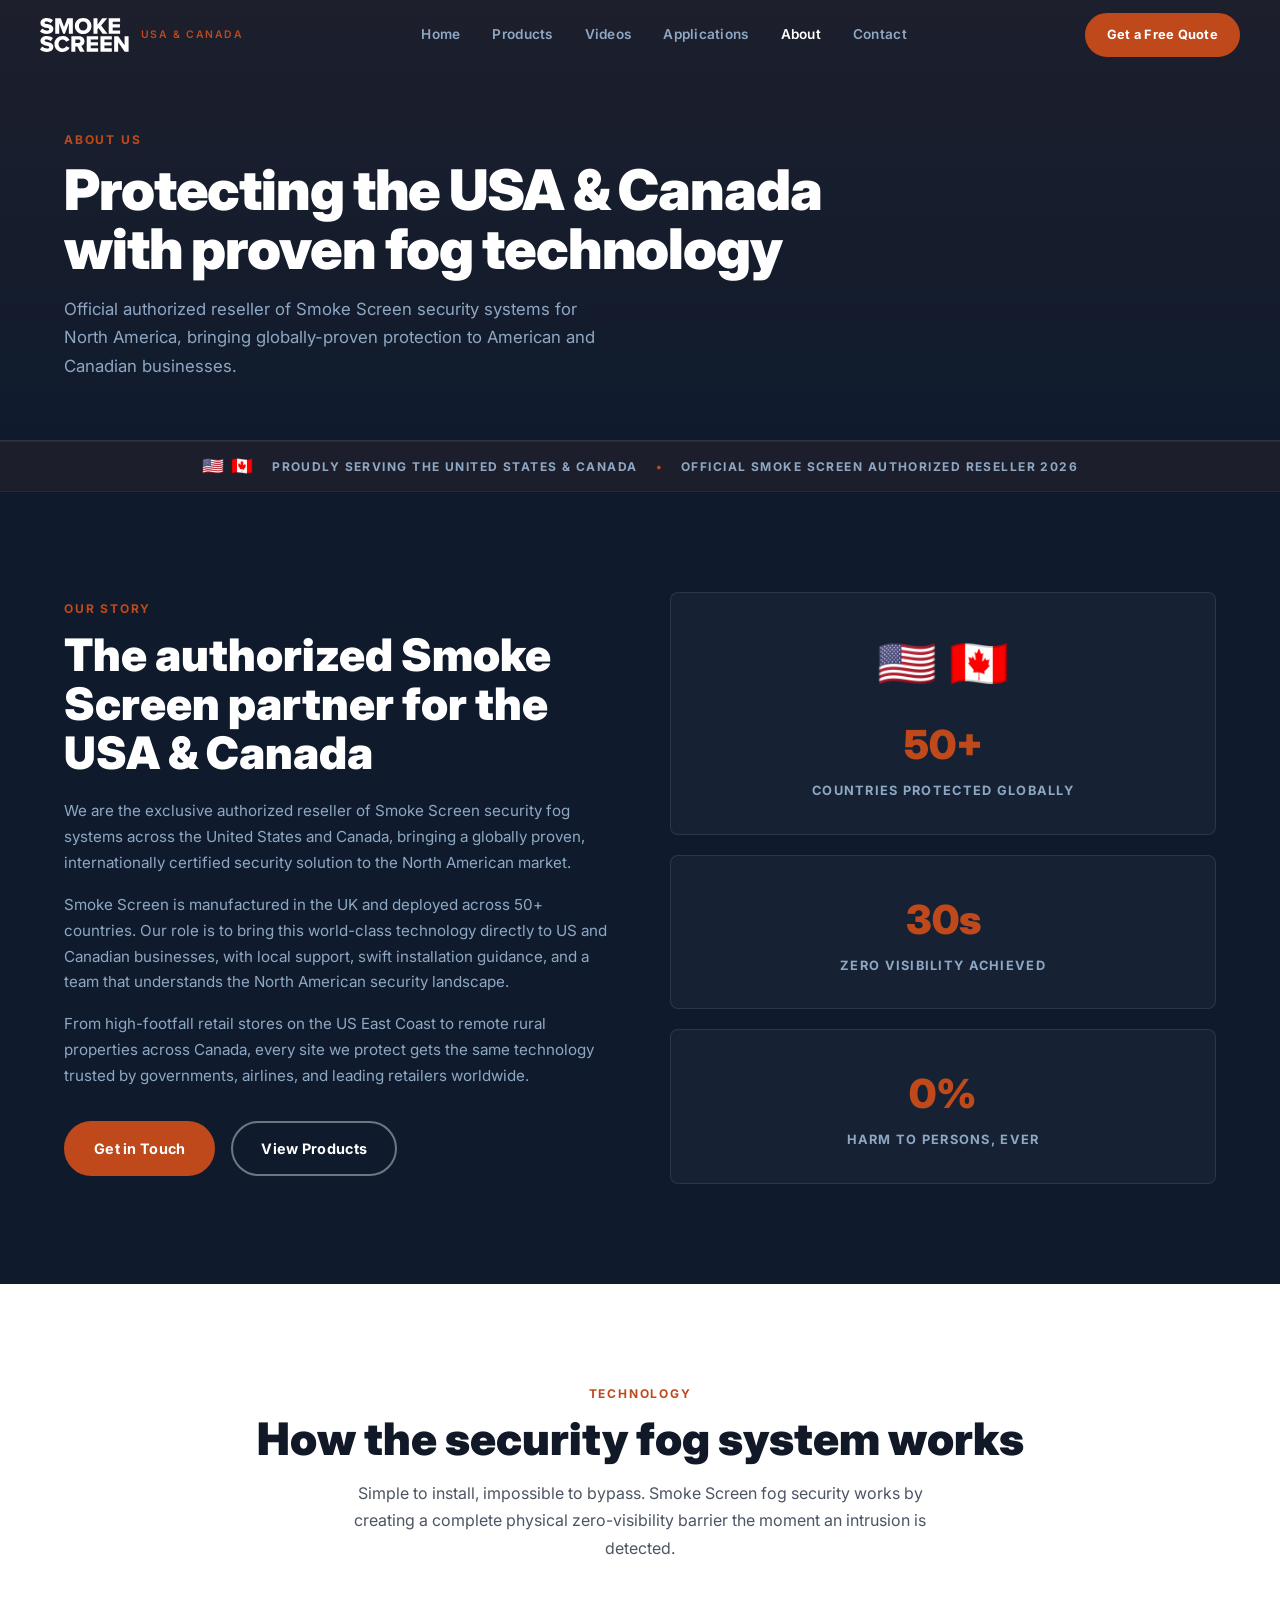
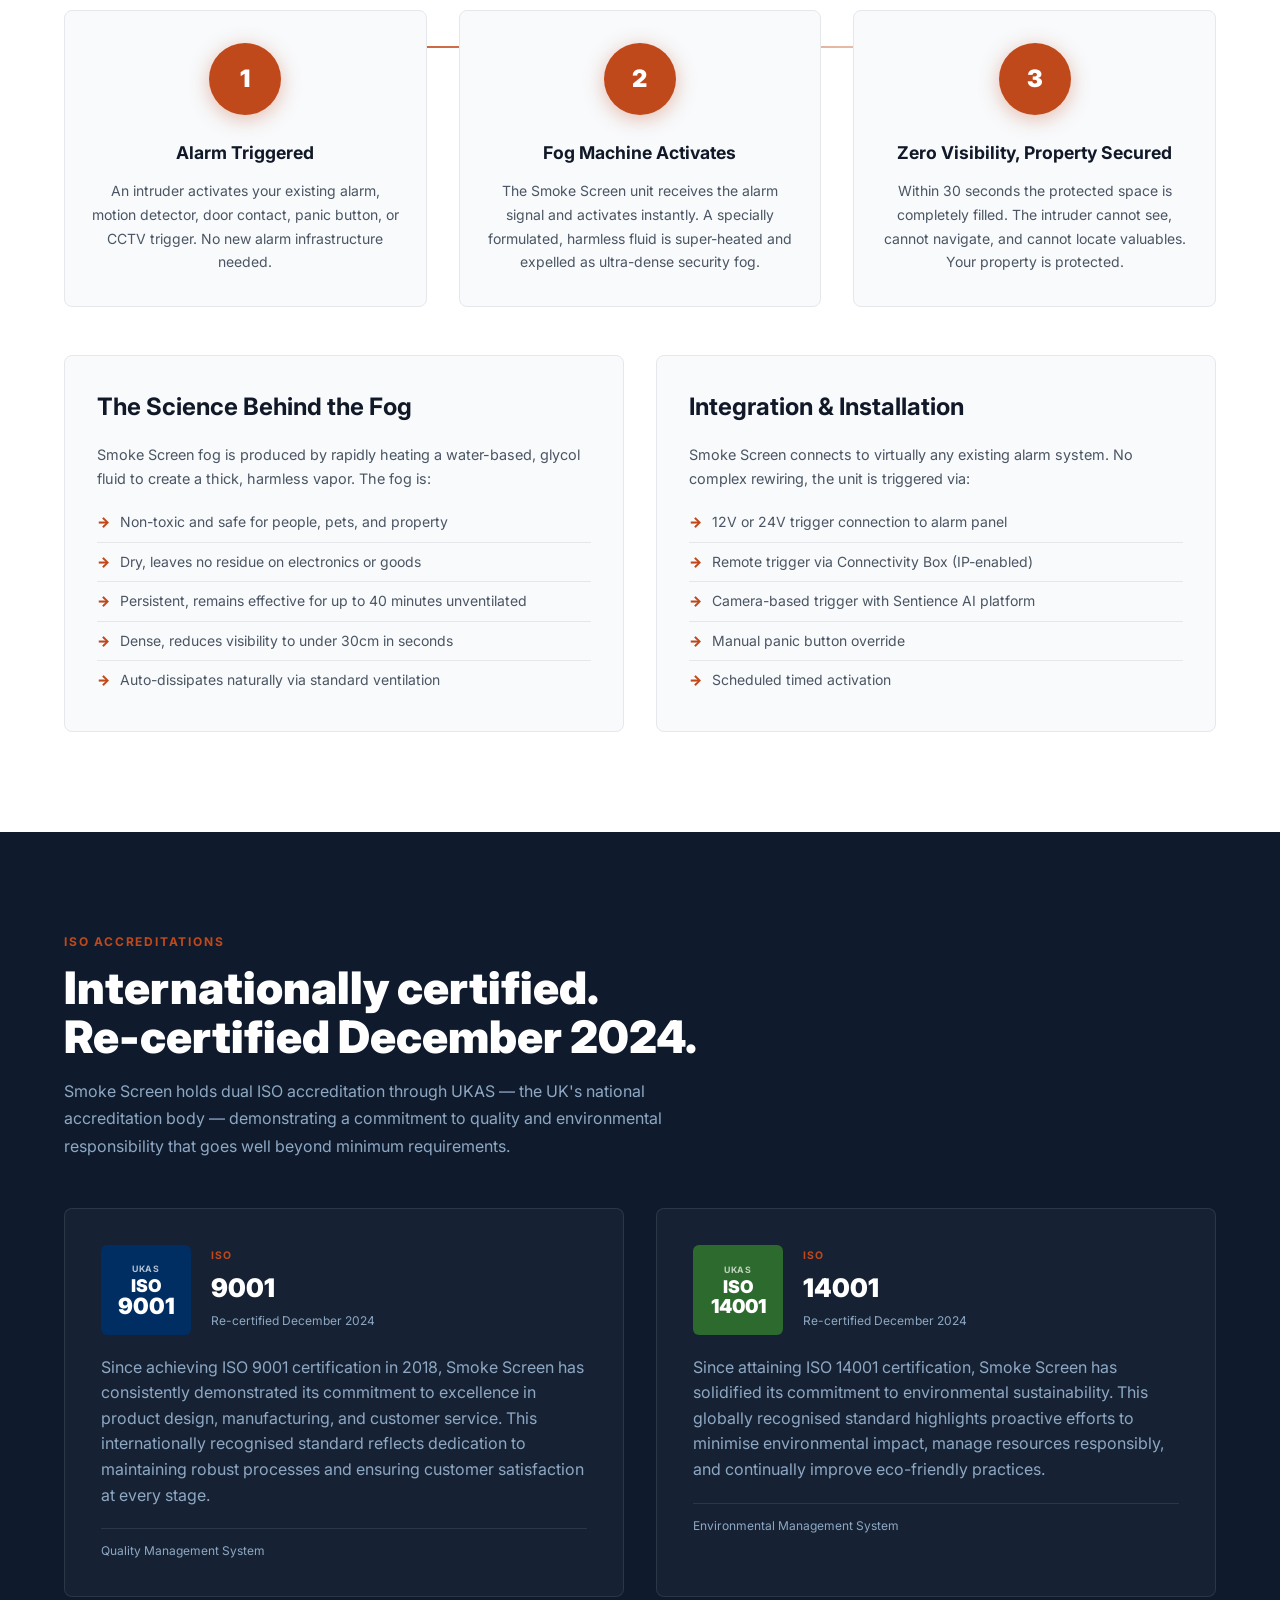
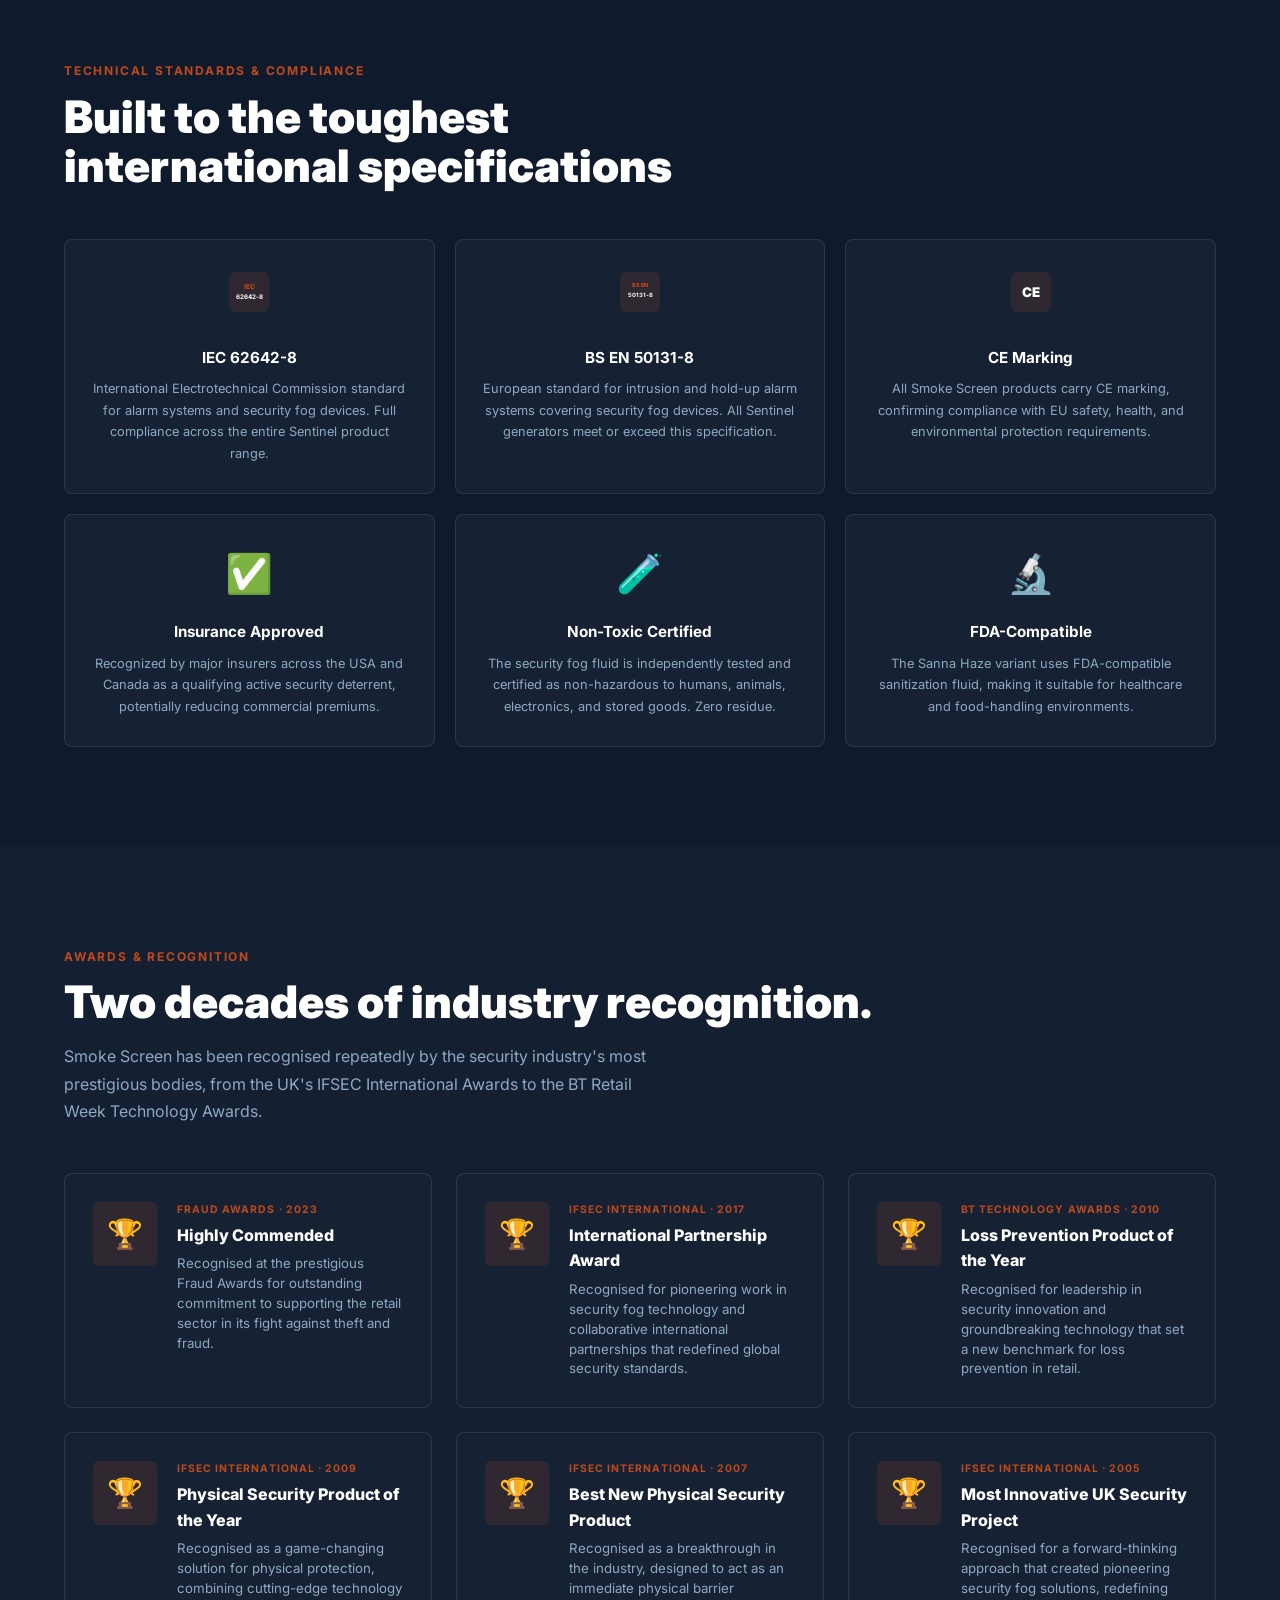
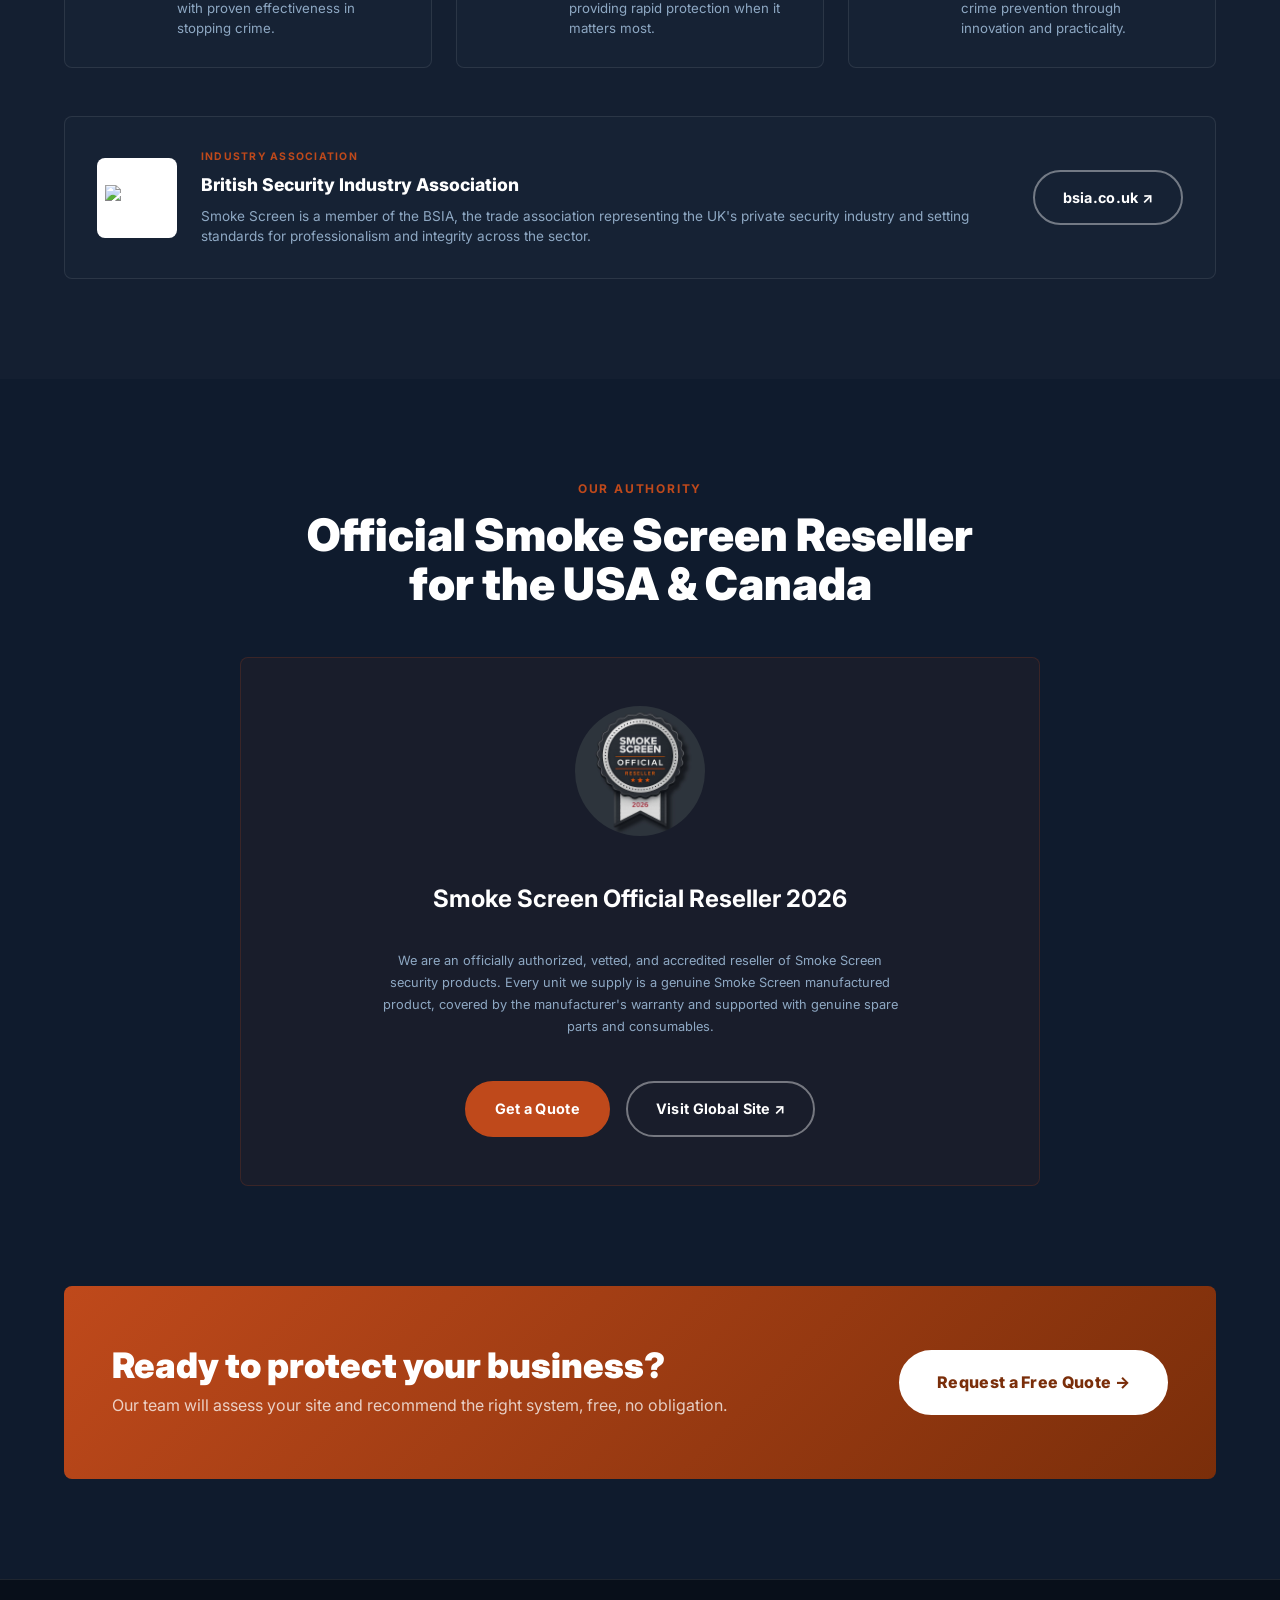
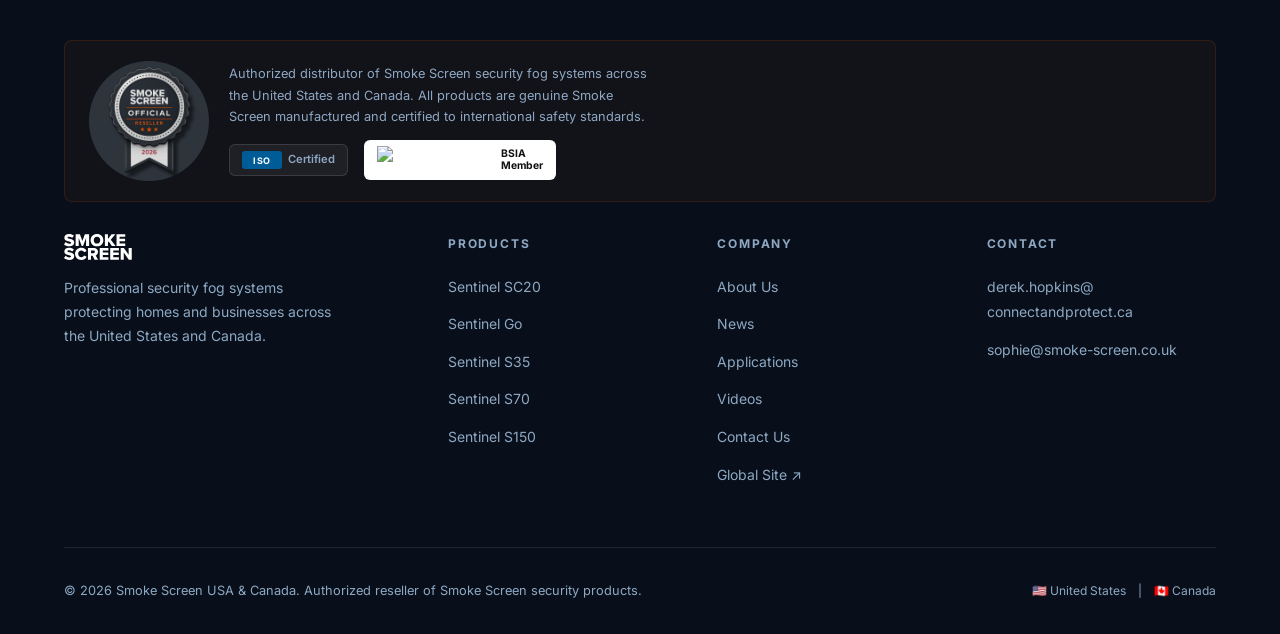
==== about.html @ af9f8ecb "Update about.html" ====
<!DOCTYPE html>
<html lang="en">
<head>
  <meta charset="UTF-8" />
  <meta name="viewport" content="width=device-width, initial-scale=1.0" />
  <title>About Us, Smoke Screen Security USA & Canada</title>
  <meta name="description" content="Authorized Smoke Screen reseller for the USA and Canada. Learn about our certifications, how the security fog system works, and our commitment to protecting North American businesses." />
  <link rel="canonical" href="https://us.smoke-screen.com/about.html" />
  <meta property="og:title" content="About, Smoke Screen Security USA & Canada" />
  <meta property="og:type" content="website" />
  <link rel="preconnect" href="https://fonts.googleapis.com" />
  <link rel="preconnect" href="https://fonts.gstatic.com" crossorigin />
  <link href="https://fonts.googleapis.com/css2?family=Inter:wght@400;600;700;900&display=swap" rel="stylesheet" />
  <link rel="stylesheet" href="css/styles.css" />
  <style>
    .reveal { opacity: 0; transform: translateY(24px); transition: opacity 0.6s ease, transform 0.6s ease; }
    .reveal.revealed { opacity: 1; transform: translateY(0); }
    .reveal-d1 { transition-delay: 0.1s; }
    .reveal-d2 { transition-delay: 0.2s; }
    .reveal-d3 { transition-delay: 0.3s; }
  </style>
</head>
<body>

<!-- NAV -->
<nav class="nav" id="main-nav">
  <div class="nav-inner">
    <a href="index.html" class="nav-logo">
      <svg viewBox="0 0 1451.04 556.87" xmlns="http://www.w3.org/2000/svg"><path fill="#FFFFFF" d="M34.7,173.49a114.91,114.91,0,0,0,81.22,33.57c22.5,0,36.23-9.54,36.23-21.74,0-14.49-16.4-20.21-43.47-25.93C66.73,151,8,140.33,8,80.08,8,37.37,44.23.38,109.44.38c40.8,0,76.26,12.2,103.34,35.45L176.93,82.74c-21.36-17.54-49.19-26.31-71.69-26.31-21.73,0-30.12,8.77-30.12,19.83,0,13.34,15.64,17.92,43.84,23.26,42,8.76,99.92,21,99.92,78.55,0,51.1-37.75,85-106,85-51.47,0-87.31-16-112.86-40.43Z M472.48,86.94,408,258.53h-29L315,86.94V258.53H249.4V4.19h91.13l53,144.14L446.93,4.19h91.14V258.53H472.48Z M707,0c77.79,0,135.75,54.15,135.75,131.55S784.81,263.11,707,263.11,570.9,209,570.9,131.55,629.23,0,707,0Zm0,58c-42.33,0-69.39,32-69.39,73.6,0,41.18,27.06,73.59,69.39,73.59,42,0,69-32.41,69-73.59C776,90,749,58,707,58Z M958.73,162.81l-17.16,21.36v74.36H876V4.19h65.59V108.66L1019.74,4.19h80.84l-98.76,119,104.1,135.37h-80.46Z M1125.39,4.19h186.47V59.48H1191V101.8h118.2v55.67H1191v45.77h120.88v55.29H1125.39Z M34.7,467.26a114.94,114.94,0,0,0,81.22,33.56c22.5,0,36.23-9.54,36.23-21.74,0-14.49-16.4-20.21-43.47-25.93C66.73,444.76,8,434.09,8,373.84c0-42.71,36.23-79.7,101.44-79.7,40.8,0,76.26,12.21,103.34,35.47L176.93,376.5c-21.36-17.54-49.19-26.3-71.69-26.3C83.51,350.2,75.12,359,75.12,370c0,13.34,15.64,17.92,43.84,23.26,42,8.77,99.92,21,99.92,78.56,0,51.09-37.75,85-106,85-51.47,0-87.31-16-112.86-40.42Z M236.43,425.31c0-78.55,59.49-131.55,135.76-131.55,63.3,0,96.09,34.69,112.87,68.26L428.63,388.7c-8.4-20.2-30.13-37-56.44-37-39.66,0-69,32-69,73.59s29.36,73.59,69,73.59c26.31,0,48-16.78,56.44-37l56.43,26.7c-16.4,32.79-49.57,68.25-112.87,68.25C295.92,556.87,236.43,503.48,236.43,425.31Z M612.45,466.12H578.89v86.17h-65.6V298H640.66c56.44,0,88.47,37.37,88.47,84.65,0,44.23-27.08,67.88-50.71,76.27l51.85,93.42H655.16Zm18.3-112.88H578.89v57.21h51.86c17.16,0,31.65-11.07,31.65-28.61S647.91,353.24,630.75,353.24Z M765.38,298H951.85v55.29H831v42.33H949.18v55.67H831V497H951.85v55.29H765.38Z M990,298h186.47v55.29H1055.59v42.33H1173.8v55.67H1055.59V497h120.88v55.29H990Z M1280.21,398.62V552.29h-65.59V298h67.5l103,146.43V298h66V552.29h-63.3Z"/></svg>
      <div class="nav-logo-text"><span class="region">USA &amp; Canada</span></div>
    </a>
    <div class="nav-links">
      <a href="index.html">Home</a><a href="products.html">Products</a><a href="videos.html">Videos</a><a href="applications.html">Applications</a><a href="about.html" class="active">About</a><a href="contact.html">Contact</a>
    </div>
    <a href="contact.html" class="btn btn-primary btn-sm nav-cta">Get a Free Quote</a>
    <button class="hamburger" id="hamburger" aria-label="Toggle menu" aria-expanded="false"><span></span><span></span><span></span></button>
  </div>
</nav>
<div class="nav-drawer" id="nav-drawer">
  <a href="index.html">Home</a><a href="products.html">Products</a><a href="videos.html">Videos</a><a href="applications.html">Applications</a><a href="about.html">About</a><a href="contact.html">Contact</a>
  <a href="contact.html" class="btn btn-primary">Get a Free Quote</a>
</div>

<!-- PAGE HERO -->
<div class="page-hero">
  <div class="container">
    <div class="label">About Us</div>
    <h1>Protecting the USA &amp; Canada<br/>with proven fog technology</h1>
    <p>Official authorized reseller of Smoke Screen security systems for North America, bringing globally-proven protection to American and Canadian businesses.</p>
  </div>
</div>

<!-- US/CANADA STRIP -->
<div class="us-canada-strip">
  <span class="flags">🇺🇸 🇨🇦</span>
  <span>Proudly serving the United States &amp; Canada</span>
  <span style="color:var(--red);">•</span>
  <span>Official Smoke Screen Authorized Reseller 2026</span>
</div>

<!-- ABOUT INTRO -->
<section class="section">
  <div class="container">
    <div class="about-intro">
      <div class="about-intro-text reveal">
        <div class="label" style="margin-bottom:12px;">Our Story</div>
        <h2>The authorized Smoke Screen partner for the USA &amp; Canada</h2>
        <p>We are the exclusive authorized reseller of Smoke Screen security fog systems across the United States and Canada, bringing a globally proven, internationally certified security solution to the North American market.</p>
        <p>Smoke Screen is manufactured in the UK and deployed across 50+ countries. Our role is to bring this world-class technology directly to US and Canadian businesses, with local support, swift installation guidance, and a team that understands the North American security landscape.</p>
        <p>From high-footfall retail stores on the US East Coast to remote rural properties across Canada, every site we protect gets the same technology trusted by governments, airlines, and leading retailers worldwide.</p>
        <div style="margin-top:32px;display:flex;gap:16px;flex-wrap:wrap;">
          <a href="contact.html" class="btn btn-primary">Get in Touch</a>
          <a href="products.html" class="btn btn-outline">View Products</a>
        </div>
      </div>
      <div class="reveal" style="display:flex;flex-direction:column;gap:20px;">
        <div style="background:var(--bg-card);border:1px solid var(--border);border-radius:var(--radius);padding:32px;text-align:center;">
          <div style="font-size:3rem;margin-bottom:12px;">🇺🇸 🇨🇦</div>
          <div style="font-size:2.5rem;font-weight:900;color:var(--red);margin-bottom:4px;">50+</div>
          <div style="font-size:0.8rem;font-weight:700;letter-spacing:0.1em;text-transform:uppercase;color:var(--muted);">Countries Protected Globally</div>
        </div>
        <div style="background:var(--bg-card);border:1px solid var(--border);border-radius:var(--radius);padding:32px;text-align:center;">
          <div style="font-size:2.5rem;font-weight:900;color:var(--red);margin-bottom:4px;">30s</div>
          <div style="font-size:0.8rem;font-weight:700;letter-spacing:0.1em;text-transform:uppercase;color:var(--muted);">Zero Visibility Achieved</div>
        </div>
        <div style="background:var(--bg-card);border:1px solid var(--border);border-radius:var(--radius);padding:32px;text-align:center;">
          <div style="font-size:2.5rem;font-weight:900;color:var(--red);margin-bottom:4px;">0%</div>
          <div style="font-size:0.8rem;font-weight:700;letter-spacing:0.1em;text-transform:uppercase;color:var(--muted);">Harm to Persons, Ever</div>
        </div>
      </div>
    </div>
  </div>
</section>

<!-- HOW IT WORKS, DETAILED -->
<section class="section section-light" id="how-it-works">
  <div class="container">
    <div class="section-title center reveal">
      <div class="label">Technology</div>
      <h2>How the security fog system works</h2>
      <p>Simple to install, impossible to bypass. Smoke Screen fog security works by creating a complete physical zero-visibility barrier the moment an intrusion is detected.</p>
    </div>
    <div class="how-steps-light" style="margin-bottom:48px;">
      <div class="step-light reveal reveal-d1">
        <div class="step-num">1</div>
        <h3>Alarm Triggered</h3>
        <p>An intruder activates your existing alarm, motion detector, door contact, panic button, or CCTV trigger. No new alarm infrastructure needed.</p>
      </div>
      <div class="step-light reveal reveal-d2">
        <div class="step-num">2</div>
        <h3>Fog Machine Activates</h3>
        <p>The Smoke Screen unit receives the alarm signal and activates instantly. A specially formulated, harmless fluid is super-heated and expelled as ultra-dense security fog.</p>
      </div>
      <div class="step-light reveal reveal-d3">
        <div class="step-num">3</div>
        <h3>Zero Visibility, Property Secured</h3>
        <p>Within 30 seconds the protected space is completely filled. The intruder cannot see, cannot navigate, and cannot locate valuables. Your property is protected.</p>
      </div>
    </div>

    <!-- Technical Details -->
    <div class="grid-2" style="gap:32px;margin-top:16px;" class="reveal">
      <div style="background:#F8FAFC;border:1px solid #E5E7EB;border-radius:8px;padding:32px;" class="reveal reveal-d1">
        <h3 style="color:#111827;margin-bottom:16px;">The Science Behind the Fog</h3>
        <p style="color:#4B5563;font-size:0.9rem;margin-bottom:12px;">Smoke Screen fog is produced by rapidly heating a water-based, glycol fluid to create a thick, harmless vapor. The fog is:</p>
        <ul style="list-style:none;color:#4B5563;font-size:0.875rem;">
          <li style="padding:8px 0;border-bottom:1px solid #E5E7EB;display:flex;gap:10px;align-items:flex-start;"><span style="color:#BF491B;font-weight:900;flex-shrink:0;">→</span> Non-toxic and safe for people, pets, and property</li>
          <li style="padding:8px 0;border-bottom:1px solid #E5E7EB;display:flex;gap:10px;align-items:flex-start;"><span style="color:#BF491B;font-weight:900;flex-shrink:0;">→</span> Dry, leaves no residue on electronics or goods</li>
          <li style="padding:8px 0;border-bottom:1px solid #E5E7EB;display:flex;gap:10px;align-items:flex-start;"><span style="color:#BF491B;font-weight:900;flex-shrink:0;">→</span> Persistent, remains effective for up to 40 minutes unventilated</li>
          <li style="padding:8px 0;border-bottom:1px solid #E5E7EB;display:flex;gap:10px;align-items:flex-start;"><span style="color:#BF491B;font-weight:900;flex-shrink:0;">→</span> Dense, reduces visibility to under 30cm in seconds</li>
          <li style="padding:8px 0;display:flex;gap:10px;align-items:flex-start;"><span style="color:#BF491B;font-weight:900;flex-shrink:0;">→</span> Auto-dissipates naturally via standard ventilation</li>
        </ul>
      </div>
      <div style="background:#F8FAFC;border:1px solid #E5E7EB;border-radius:8px;padding:32px;" class="reveal reveal-d2">
        <h3 style="color:#111827;margin-bottom:16px;">Integration &amp; Installation</h3>
        <p style="color:#4B5563;font-size:0.9rem;margin-bottom:12px;">Smoke Screen connects to virtually any existing alarm system. No complex rewiring, the unit is triggered via:</p>
        <ul style="list-style:none;color:#4B5563;font-size:0.875rem;">
          <li style="padding:8px 0;border-bottom:1px solid #E5E7EB;display:flex;gap:10px;align-items:flex-start;"><span style="color:#BF491B;font-weight:900;flex-shrink:0;">→</span> 12V or 24V trigger connection to alarm panel</li>
          <li style="padding:8px 0;border-bottom:1px solid #E5E7EB;display:flex;gap:10px;align-items:flex-start;"><span style="color:#BF491B;font-weight:900;flex-shrink:0;">→</span> Remote trigger via Connectivity Box (IP-enabled)</li>
          <li style="padding:8px 0;border-bottom:1px solid #E5E7EB;display:flex;gap:10px;align-items:flex-start;"><span style="color:#BF491B;font-weight:900;flex-shrink:0;">→</span> Camera-based trigger with Sentience AI platform</li>
          <li style="padding:8px 0;border-bottom:1px solid #E5E7EB;display:flex;gap:10px;align-items:flex-start;"><span style="color:#BF491B;font-weight:900;flex-shrink:0;">→</span> Manual panic button override</li>
          <li style="padding:8px 0;display:flex;gap:10px;align-items:flex-start;"><span style="color:#BF491B;font-weight:900;flex-shrink:0;">→</span> Scheduled timed activation</li>
        </ul>
      </div>
    </div>
  </div>
</section>

<!-- CERTIFICATIONS -->
<!-- ISO CERTIFICATIONS -->
<section class="section" id="certifications">
  <div class="container">
    <div class="section-title reveal">
      <div class="label">ISO Accreditations</div>
      <h2>Internationally certified.<br/>Re-certified December 2024.</h2>
      <p>Smoke Screen holds dual ISO accreditation through UKAS — the UK's national accreditation body — demonstrating a commitment to quality and environmental responsibility that goes well beyond minimum requirements.</p>
    </div>

    <!-- ISO Dual Cards -->
    <div style="display:grid;grid-template-columns:repeat(auto-fit,minmax(300px,1fr));gap:32px;margin-bottom:64px;">

      <div class="reveal" style="background:var(--bg-card);border:1px solid var(--border);border-radius:var(--radius);padding:36px;display:flex;flex-direction:column;gap:20px;">
        <div style="display:flex;align-items:center;gap:20px;">
          <img src="https://www.smoke-screen.com/wp-content/uploads/2026/01/ISO9001_ISO14001_CMYK_INTEGRATED_UKAS-2.jpg"
               alt="UKAS ISO 9001 Accreditation"
               style="width:90px;height:auto;border-radius:6px;object-fit:contain;"
               onerror="this.style.display='none';this.nextElementSibling.style.display='flex';" />
          <div style="display:none;width:90px;height:90px;background:#002D62;border-radius:6px;align-items:center;justify-content:center;flex-direction:column;flex-shrink:0;">
            <span style="font-size:0.55rem;font-weight:700;color:rgba(255,255,255,0.7);letter-spacing:0.1em;">UKAS</span>
            <span style="font-size:1.1rem;font-weight:900;color:#fff;line-height:1.1;">ISO</span>
            <span style="font-size:1.4rem;font-weight:900;color:#fff;line-height:1;">9001</span>
          </div>
          <div>
            <div style="font-size:0.65rem;font-weight:700;letter-spacing:0.12em;text-transform:uppercase;color:var(--red);margin-bottom:4px;">ISO</div>
            <h3 style="font-size:1.6rem;font-weight:900;margin-bottom:2px;">9001</h3>
            <p style="font-size:0.75rem;color:var(--muted);">Re-certified December 2024</p>
          </div>
        </div>
        <p style="color:var(--muted);line-height:1.6;">Since achieving ISO 9001 certification in 2018, Smoke Screen has consistently demonstrated its commitment to excellence in product design, manufacturing, and customer service. This internationally recognised standard reflects dedication to maintaining robust processes and ensuring customer satisfaction at every stage.</p>
        <div style="font-size:0.75rem;color:var(--muted);border-top:1px solid var(--border);padding-top:12px;">Quality Management System</div>
      </div>

      <div class="reveal" style="background:var(--bg-card);border:1px solid var(--border);border-radius:var(--radius);padding:36px;display:flex;flex-direction:column;gap:20px;">
        <div style="display:flex;align-items:center;gap:20px;">
          <img src="https://www.smoke-screen.com/wp-content/uploads/2026/01/ISO9001_ISO14001_CMYK_INTEGRATED_UKAS-2.jpg"
               alt="UKAS ISO 14001 Accreditation"
               style="width:90px;height:auto;border-radius:6px;object-fit:contain;"
               onerror="this.style.display='none';this.nextElementSibling.style.display='flex';" />
          <div style="display:none;width:90px;height:90px;background:#2D6A2D;border-radius:6px;align-items:center;justify-content:center;flex-direction:column;flex-shrink:0;">
            <span style="font-size:0.55rem;font-weight:700;color:rgba(255,255,255,0.7);letter-spacing:0.1em;">UKAS</span>
            <span style="font-size:1.1rem;font-weight:900;color:#fff;line-height:1.1;">ISO</span>
            <span style="font-size:1.2rem;font-weight:900;color:#fff;line-height:1;">14001</span>
          </div>
          <div>
            <div style="font-size:0.65rem;font-weight:700;letter-spacing:0.12em;text-transform:uppercase;color:var(--red);margin-bottom:4px;">ISO</div>
            <h3 style="font-size:1.6rem;font-weight:900;margin-bottom:2px;">14001</h3>
            <p style="font-size:0.75rem;color:var(--muted);">Re-certified December 2024</p>
          </div>
        </div>
        <p style="color:var(--muted);line-height:1.6;">Since attaining ISO 14001 certification, Smoke Screen has solidified its commitment to environmental sustainability. This globally recognised standard highlights proactive efforts to minimise environmental impact, manage resources responsibly, and continually improve eco-friendly practices.</p>
        <div style="font-size:0.75rem;color:var(--muted);border-top:1px solid var(--border);padding-top:12px;">Environmental Management System</div>
      </div>

    </div>

    <!-- Technical Standards -->
    <div class="section-title reveal" style="margin-top:0;">
      <div class="label">Technical Standards &amp; Compliance</div>
      <h2>Built to the toughest<br/>international specifications</h2>
    </div>
    <div class="cert-grid">
      <div class="cert-card reveal reveal-d1">
        <div class="cert-icon">
          <svg viewBox="0 0 48 48" width="40" height="40" xmlns="http://www.w3.org/2000/svg"><rect width="48" height="48" rx="8" fill="rgba(191,73,27,0.15)"/><text x="24" y="20" text-anchor="middle" fill="#BF491B" font-size="8" font-weight="800" font-family="Inter,sans-serif">IEC</text><text x="24" y="32" text-anchor="middle" fill="#fff" font-size="7.5" font-weight="700" font-family="Inter,sans-serif">62642-8</text></svg>
        </div>
        <h4>IEC 62642-8</h4>
        <p>International Electrotechnical Commission standard for alarm systems and security fog devices. Full compliance across the entire Sentinel product range.</p>
      </div>
      <div class="cert-card reveal reveal-d2">
        <div class="cert-icon">
          <svg viewBox="0 0 48 48" width="40" height="40" xmlns="http://www.w3.org/2000/svg"><rect width="48" height="48" rx="8" fill="rgba(191,73,27,0.15)"/><text x="24" y="18" text-anchor="middle" fill="#BF491B" font-size="6.5" font-weight="800" font-family="Inter,sans-serif">BS EN</text><text x="24" y="30" text-anchor="middle" fill="#fff" font-size="7" font-weight="700" font-family="Inter,sans-serif">50131-8</text></svg>
        </div>
        <h4>BS EN 50131-8</h4>
        <p>European standard for intrusion and hold-up alarm systems covering security fog devices. All Sentinel generators meet or exceed this specification.</p>
      </div>
      <div class="cert-card reveal reveal-d3">
        <div class="cert-icon">
          <svg viewBox="0 0 48 48" width="40" height="40" xmlns="http://www.w3.org/2000/svg"><rect width="48" height="48" rx="8" fill="rgba(191,73,27,0.15)"/><text x="24" y="30" text-anchor="middle" fill="#fff" font-size="16" font-weight="900" font-family="Inter,sans-serif">CE</text></svg>
        </div>
        <h4>CE Marking</h4>
        <p>All Smoke Screen products carry CE marking, confirming compliance with EU safety, health, and environmental protection requirements.</p>
      </div>
      <div class="cert-card reveal reveal-d1">
        <div class="cert-icon">✅</div>
        <h4>Insurance Approved</h4>
        <p>Recognized by major insurers across the USA and Canada as a qualifying active security deterrent, potentially reducing commercial premiums.</p>
      </div>
      <div class="cert-card reveal reveal-d2">
        <div class="cert-icon">🧪</div>
        <h4>Non-Toxic Certified</h4>
        <p>The security fog fluid is independently tested and certified as non-hazardous to humans, animals, electronics, and stored goods. Zero residue.</p>
      </div>
      <div class="cert-card reveal reveal-d3">
        <div class="cert-icon">🔬</div>
        <h4>FDA-Compatible</h4>
        <p>The Sanna Haze variant uses FDA-compatible sanitization fluid, making it suitable for healthcare and food-handling environments.</p>
      </div>
    </div>
  </div>
</section>

<!-- AWARDS -->
<section class="section" id="awards" style="background:rgba(255,255,255,0.02);">
  <div class="container">
    <div class="section-title reveal">
      <div class="label">Awards &amp; Recognition</div>
      <h2>Two decades of industry recognition.</h2>
      <p>Smoke Screen has been recognised repeatedly by the security industry's most prestigious bodies, from the UK's IFSEC International Awards to the BT Retail Week Technology Awards.</p>
    </div>

    <div style="display:grid;grid-template-columns:repeat(auto-fit,minmax(280px,1fr));gap:24px;margin-bottom:48px;">

      <!-- Fraud Awards 2023 -->
      <div class="reveal" style="background:var(--bg-card);border:1px solid var(--border);border-radius:var(--radius);padding:28px;display:flex;gap:20px;align-items:flex-start;">
        <div style="flex-shrink:0;">
          <img src="https://www.smoke-screen.com/wp-content/uploads/2024/12/images.jpeg" alt="Fraud Awards Highly Commended 2023"
               style="width:64px;height:64px;object-fit:contain;border-radius:6px;"
               onerror="this.style.display='none';this.nextElementSibling.style.display='flex';" />
          <div style="display:none;width:64px;height:64px;background:rgba(191,73,27,0.15);border-radius:6px;align-items:center;justify-content:center;">
            <span style="font-size:1.8rem;">🏆</span>
          </div>
        </div>
        <div>
          <div style="font-size:0.65rem;font-weight:700;letter-spacing:0.1em;text-transform:uppercase;color:var(--red);margin-bottom:4px;">Fraud Awards · 2023</div>
          <h4 style="font-size:1rem;font-weight:800;margin-bottom:6px;">Highly Commended</h4>
          <p style="font-size:0.83rem;color:var(--muted);line-height:1.5;">Recognised at the prestigious Fraud Awards for outstanding commitment to supporting the retail sector in its fight against theft and fraud.</p>
        </div>
      </div>

      <!-- IFSEC 2017 -->
      <div class="reveal" style="background:var(--bg-card);border:1px solid var(--border);border-radius:var(--radius);padding:28px;display:flex;gap:20px;align-items:flex-start;">
        <div style="flex-shrink:0;">
          <img src="https://www.smoke-screen.com/wp-content/uploads/2024/12/Ifsec-Tile.png" alt="IFSEC International Award 2017"
               style="width:64px;height:64px;object-fit:contain;border-radius:6px;"
               onerror="this.style.display='none';this.nextElementSibling.style.display='flex';" />
          <div style="display:none;width:64px;height:64px;background:rgba(191,73,27,0.15);border-radius:6px;align-items:center;justify-content:center;">
            <span style="font-size:1.8rem;">🏆</span>
          </div>
        </div>
        <div>
          <div style="font-size:0.65rem;font-weight:700;letter-spacing:0.1em;text-transform:uppercase;color:var(--red);margin-bottom:4px;">IFSEC International · 2017</div>
          <h4 style="font-size:1rem;font-weight:800;margin-bottom:6px;">International Partnership Award</h4>
          <p style="font-size:0.83rem;color:var(--muted);line-height:1.5;">Recognised for pioneering work in security fog technology and collaborative international partnerships that redefined global security standards.</p>
        </div>
      </div>

      <!-- BT Technology 2010 -->
      <div class="reveal" style="background:var(--bg-card);border:1px solid var(--border);border-radius:var(--radius);padding:28px;display:flex;gap:20px;align-items:flex-start;">
        <div style="flex-shrink:0;">
          <img src="https://www.smoke-screen.com/wp-content/uploads/2024/12/images-2.png" alt="BT Retail Week Technology Award 2010"
               style="width:64px;height:64px;object-fit:contain;border-radius:6px;"
               onerror="this.style.display='none';this.nextElementSibling.style.display='flex';" />
          <div style="display:none;width:64px;height:64px;background:rgba(191,73,27,0.15);border-radius:6px;align-items:center;justify-content:center;">
            <span style="font-size:1.8rem;">🏆</span>
          </div>
        </div>
        <div>
          <div style="font-size:0.65rem;font-weight:700;letter-spacing:0.1em;text-transform:uppercase;color:var(--red);margin-bottom:4px;">BT Technology Awards · 2010</div>
          <h4 style="font-size:1rem;font-weight:800;margin-bottom:6px;">Loss Prevention Product of the Year</h4>
          <p style="font-size:0.83rem;color:var(--muted);line-height:1.5;">Recognised for leadership in security innovation and groundbreaking technology that set a new benchmark for loss prevention in retail.</p>
        </div>
      </div>

      <!-- IFSEC 2009 -->
      <div class="reveal" style="background:var(--bg-card);border:1px solid var(--border);border-radius:var(--radius);padding:28px;display:flex;gap:20px;align-items:flex-start;">
        <div style="flex-shrink:0;">
          <img src="https://www.smoke-screen.com/wp-content/uploads/2024/12/Ifsec-Tile.png" alt="IFSEC Award 2009"
               style="width:64px;height:64px;object-fit:contain;border-radius:6px;"
               onerror="this.style.display='none';this.nextElementSibling.style.display='flex';" />
          <div style="display:none;width:64px;height:64px;background:rgba(191,73,27,0.15);border-radius:6px;align-items:center;justify-content:center;">
            <span style="font-size:1.8rem;">🏆</span>
          </div>
        </div>
        <div>
          <div style="font-size:0.65rem;font-weight:700;letter-spacing:0.1em;text-transform:uppercase;color:var(--red);margin-bottom:4px;">IFSEC International · 2009</div>
          <h4 style="font-size:1rem;font-weight:800;margin-bottom:6px;">Physical Security Product of the Year</h4>
          <p style="font-size:0.83rem;color:var(--muted);line-height:1.5;">Recognised as a game-changing solution for physical protection, combining cutting-edge technology with proven effectiveness in stopping crime.</p>
        </div>
      </div>

      <!-- IFSEC 2007 -->
      <div class="reveal" style="background:var(--bg-card);border:1px solid var(--border);border-radius:var(--radius);padding:28px;display:flex;gap:20px;align-items:flex-start;">
        <div style="flex-shrink:0;">
          <img src="https://www.smoke-screen.com/wp-content/uploads/2024/12/Ifsec-Tile.png" alt="IFSEC Award 2007"
               style="width:64px;height:64px;object-fit:contain;border-radius:6px;"
               onerror="this.style.display='none';this.nextElementSibling.style.display='flex';" />
          <div style="display:none;width:64px;height:64px;background:rgba(191,73,27,0.15);border-radius:6px;align-items:center;justify-content:center;">
            <span style="font-size:1.8rem;">🏆</span>
          </div>
        </div>
        <div>
          <div style="font-size:0.65rem;font-weight:700;letter-spacing:0.1em;text-transform:uppercase;color:var(--red);margin-bottom:4px;">IFSEC International · 2007</div>
          <h4 style="font-size:1rem;font-weight:800;margin-bottom:6px;">Best New Physical Security Product</h4>
          <p style="font-size:0.83rem;color:var(--muted);line-height:1.5;">Recognised as a breakthrough in the industry, designed to act as an immediate physical barrier providing rapid protection when it matters most.</p>
        </div>
      </div>

      <!-- IFSEC 2005 -->
      <div class="reveal" style="background:var(--bg-card);border:1px solid var(--border);border-radius:var(--radius);padding:28px;display:flex;gap:20px;align-items:flex-start;">
        <div style="flex-shrink:0;">
          <img src="https://www.smoke-screen.com/wp-content/uploads/2024/12/Ifsec-Tile.png" alt="IFSEC Award 2005"
               style="width:64px;height:64px;object-fit:contain;border-radius:6px;"
               onerror="this.style.display='none';this.nextElementSibling.style.display='flex';" />
          <div style="display:none;width:64px;height:64px;background:rgba(191,73,27,0.15);border-radius:6px;align-items:center;justify-content:center;">
            <span style="font-size:1.8rem;">🏆</span>
          </div>
        </div>
        <div>
          <div style="font-size:0.65rem;font-weight:700;letter-spacing:0.1em;text-transform:uppercase;color:var(--red);margin-bottom:4px;">IFSEC International · 2005</div>
          <h4 style="font-size:1rem;font-weight:800;margin-bottom:6px;">Most Innovative UK Security Project</h4>
          <p style="font-size:0.83rem;color:var(--muted);line-height:1.5;">Recognised for a forward-thinking approach that created pioneering security fog solutions, redefining crime prevention through innovation and practicality.</p>
        </div>
      </div>

    </div>

    <!-- BSIA Membership -->
    <div class="reveal" style="background:var(--bg-card);border:1px solid var(--border);border-radius:var(--radius);padding:32px;display:flex;gap:24px;align-items:center;flex-wrap:wrap;">
      <div style="width:80px;height:80px;background:#fff;border-radius:8px;display:flex;align-items:center;justify-content:center;padding:8px;flex-shrink:0;">
        <img src="images/bsia-logo.svg" alt="BSIA" style="width:100%;height:auto;display:block;" />
      </div>
      <div style="flex:1;min-width:200px;">
        <div style="font-size:0.65rem;font-weight:700;letter-spacing:0.12em;text-transform:uppercase;color:var(--red);margin-bottom:6px;">Industry Association</div>
        <h4 style="font-size:1.1rem;font-weight:800;margin-bottom:6px;">British Security Industry Association</h4>
        <p style="font-size:0.85rem;color:var(--muted);line-height:1.5;">Smoke Screen is a member of the BSIA, the trade association representing the UK's private security industry and setting standards for professionalism and integrity across the sector.</p>
      </div>
      <a href="https://www.bsia.co.uk" target="_blank" rel="noopener" class="btn btn-outline" style="flex-shrink:0;">bsia.co.uk ↗</a>
    </div>

  </div>
</section>

<!-- RESELLER AUTHORITY -->
<section class="section">
  <div class="container">
    <div class="section-title center reveal">
      <div class="label">Our Authority</div>
      <h2>Official Smoke Screen Reseller<br/>for the USA &amp; Canada</h2>
    </div>
    <div style="max-width:800px;margin:0 auto;">
      <div class="reseller-badge-wrap reveal" style="justify-content:center;flex-direction:column;text-align:center;padding:48px 32px;">
        <img src="images/reseller-badge-dark.jpeg" width="130" height="130" alt="Smoke Screen Official Authorized Reseller USA & Canada 2026" style="border-radius:50%;display:block;margin:0 auto 24px;" />
        <h3 style="margin-bottom:12px;">Smoke Screen Official Reseller 2026</h3>
        <p style="max-width:520px;margin:0 auto 24px;">We are an officially authorized, vetted, and accredited reseller of Smoke Screen security products. Every unit we supply is a genuine Smoke Screen manufactured product, covered by the manufacturer's warranty and supported with genuine spare parts and consumables.</p>
        <div style="display:flex;gap:16px;justify-content:center;flex-wrap:wrap;">
          <a href="contact.html" class="btn btn-primary">Get a Quote</a>
          <a href="https://www.smoke-screen.com" target="_blank" rel="noopener" class="btn btn-outline">Visit Global Site ↗</a>
        </div>
      </div>
    </div>
  </div>
</section>

<!-- CTA -->
<section class="section" style="padding-top:0;">
  <div class="container">
    <div class="cta-banner reveal">
      <div>
        <h2>Ready to protect your business?</h2>
        <p>Our team will assess your site and recommend the right system, free, no obligation.</p>
      </div>
      <a href="contact.html" class="btn btn-white btn-lg">Request a Free Quote →</a>
    </div>
  </div>
</section>

<!-- FOOTER -->
<footer class="footer">
  <div class="container">
        <div class="reseller-badge-wrap" style="margin-bottom:32px;">
      <img src="images/reseller-badge-dark.jpeg" width="120" height="120" alt="Smoke Screen Official Authorized Reseller USA & Canada 2026" style="border-radius:50%;display:block;" />
      <div>
        <p style="margin-bottom:12px;">Authorized distributor of Smoke Screen security fog systems across the United States and Canada. All products are genuine Smoke Screen manufactured and certified to international safety standards.</p>
        <div style="display:flex;gap:16px;align-items:center;flex-wrap:wrap;margin-top:8px;">
          <div style="display:flex;align-items:center;gap:6px;background:rgba(255,255,255,0.06);border:1px solid rgba(255,255,255,0.12);border-radius:6px;padding:6px 12px;">
            <svg viewBox="0 0 40 18" width="40" height="18" xmlns="http://www.w3.org/2000/svg" aria-label="ISO Certified">
              <rect width="40" height="18" rx="3" fill="#005C97"/>
              <text x="20" y="13" text-anchor="middle" fill="#fff" font-size="9" font-weight="700" font-family="Inter,sans-serif" letter-spacing="0.5">ISO</text>
            </svg>
            <span style="font-size:0.7rem;color:var(--muted);font-weight:600;">Certified</span>
          </div>
          <div style="display:flex;align-items:center;gap:7px;background:#fff;border:1px solid rgba(255,255,255,0.2);border-radius:6px;padding:5px 12px;" title="British Security Industry Association Member">
            <img src="images/bsia-logo.svg" alt="BSIA Member" style="height:28px;width:auto;display:block;" />
            <span style="font-size:0.65rem;color:#111;font-weight:700;white-space:nowrap;line-height:1.2;">BSIA<br/>Member</span>
          </div>
        </div>
      </div>
    </div>

    <div class="footer-inner">
      <div class="footer-brand">
        <div class="footer-logo">
          <svg viewBox="0 0 1451.04 556.87" xmlns="http://www.w3.org/2000/svg" aria-label="Smoke Screen" style="height:26px;width:auto;">
            <path fill="#FFFFFF" d="M34.7,173.49a114.91,114.91,0,0,0,81.22,33.57c22.5,0,36.23-9.54,36.23-21.74,0-14.49-16.4-20.21-43.47-25.93C66.73,151,8,140.33,8,80.08,8,37.37,44.23.38,109.44.38c40.8,0,76.26,12.2,103.34,35.45L176.93,82.74c-21.36-17.54-49.19-26.31-71.69-26.31-21.73,0-30.12,8.77-30.12,19.83,0,13.34,15.64,17.92,43.84,23.26,42,8.76,99.92,21,99.92,78.55,0,51.1-37.75,85-106,85-51.47,0-87.31-16-112.86-40.43Z M472.48,86.94,408,258.53h-29L315,86.94V258.53H249.4V4.19h91.13l53,144.14L446.93,4.19h91.14V258.53H472.48Z M707,0c77.79,0,135.75,54.15,135.75,131.55S784.81,263.11,707,263.11,570.9,209,570.9,131.55,629.23,0,707,0Zm0,58c-42.33,0-69.39,32-69.39,73.6,0,41.18,27.06,73.59,69.39,73.59,42,0,69-32.41,69-73.59C776,90,749,58,707,58Z M958.73,162.81l-17.16,21.36v74.36H876V4.19h65.59V108.66L1019.74,4.19h80.84l-98.76,119,104.1,135.37h-80.46Z M1125.39,4.19h186.47V59.48H1191V101.8h118.2v55.67H1191v45.77h120.88v55.29H1125.39Z M34.7,467.26a114.94,114.94,0,0,0,81.22,33.56c22.5,0,36.23-9.54,36.23-21.74,0-14.49-16.4-20.21-43.47-25.93C66.73,444.76,8,434.09,8,373.84c0-42.71,36.23-79.7,101.44-79.7,40.8,0,76.26,12.21,103.34,35.47L176.93,376.5c-21.36-17.54-49.19-26.3-71.69-26.3C83.51,350.2,75.12,359,75.12,370c0,13.34,15.64,17.92,43.84,23.26,42,8.77,99.92,21,99.92,78.56,0,51.09-37.75,85-106,85-51.47,0-87.31-16-112.86-40.42Z M236.43,425.31c0-78.55,59.49-131.55,135.76-131.55,63.3,0,96.09,34.69,112.87,68.26L428.63,388.7c-8.4-20.2-30.13-37-56.44-37-39.66,0-69,32-69,73.59s29.36,73.59,69,73.59c26.31,0,48-16.78,56.44-37l56.43,26.7c-16.4,32.79-49.57,68.25-112.87,68.25C295.92,556.87,236.43,503.48,236.43,425.31Z M612.45,466.12H578.89v86.17h-65.6V298H640.66c56.44,0,88.47,37.37,88.47,84.65,0,44.23-27.08,67.88-50.71,76.27l51.85,93.42H655.16Zm18.3-112.88H578.89v57.21h51.86c17.16,0,31.65-11.07,31.65-28.61S647.91,353.24,630.75,353.24Z M765.38,298H951.85v55.29H831v42.33H949.18v55.67H831V497H951.85v55.29H765.38Z M990,298h186.47v55.29H1055.59v42.33H1173.8v55.67H1055.59V497h120.88v55.29H990Z M1280.21,398.62V552.29h-65.59V298h67.5l103,146.43V298h66V552.29h-63.3Z"/>
          </svg>
        </div>
        <p>Professional security fog systems protecting homes and businesses across the United States and Canada.</p>
      </div>
      <div class="footer-col">
        <h5>Products</h5>
        <ul>
          <li><a href="products.html#sentinel-sc20">Sentinel SC20</a></li>
          <li><a href="products.html#sentinel-go">Sentinel Go</a></li>
          <li><a href="products.html#sentinel-s35">Sentinel S35</a></li>
          <li><a href="products.html#sentinel-s70">Sentinel S70</a></li>
          <li><a href="products.html#sentinel-s150">Sentinel S150</a></li>
        </ul>
      </div>
      <div class="footer-col">
        <h5>Company</h5>
        <ul>
          <li><a href="about.html">About Us</a></li>
          <li><a href="news.html">News</a></li>
          <li><a href="applications.html">Applications</a></li>
          <li><a href="videos.html">Videos</a></li>
          <li><a href="contact.html">Contact Us</a></li>
          <li><a href="https://www.smoke-screen.com" target="_blank" rel="noopener">Global Site &#x2197;</a></li>
        </ul>
      </div>
      <div class="footer-col">
        <h5>Contact</h5>
        <ul>
          <li><a href="mailto:derek.hopkins@connectandprotect.ca">derek.hopkins@<br/>connectandprotect.ca</a></li>
          <li><a href="mailto:sophie@smoke-screen.co.uk">sophie@smoke-screen.co.uk</a></li>
        </ul>
      </div>
    </div>
    <div class="footer-bottom">
      <p>&copy; 2026 Smoke Screen USA &amp; Canada. Authorized reseller of Smoke Screen security products.</p>
      <div style="display:flex;gap:12px;align-items:center;font-size:0.75rem;color:var(--muted);">
        <span>🇺🇸 United States</span><span>|</span><span>🇨🇦 Canada</span>
      </div>
    </div>
  </div>
</footer>

<script src="js/main.js"></script>
</body>
</html>
---- css/styles.css ----
/* ============================================================
   SMOKE SCREEN USA & CANADA, Main Stylesheet
   Design System: Dark bg, Brand Orange accents, Inter font
   Brand primary: #BF491B (from smoke-screen.com)
   ============================================================ */

/* ---------- Reset & Base ---------- */
*, *::before, *::after { box-sizing: border-box; margin: 0; padding: 0; }

:root {
  --bg:        #0F1B2D;   /* Crawfords midnight navy */
  --bg-card:   #162234;
  --bg-mid:    #223048;
  --red:       #BF491B;   /* Smoke Screen brand orange */
  --red-hover: #A03914;
  --white:     #FFFFFF;
  --muted:     #8EA8C3;
  --border:    rgba(255,255,255,0.09);
  --radius:    8px;
  --radius-pill: 100px;
  --transition: 0.3s ease;
  --section-pad: clamp(60px, 8vw, 100px);
  --max-w: 1200px;
}

html { scroll-behavior: smooth; font-size: 16px; }

body {
  background: var(--bg);
  color: var(--white);
  font-family: 'Inter', sans-serif;
  font-weight: 400;
  line-height: 1.6;
  overflow-x: hidden;
}

img { max-width: 100%; height: auto; display: block; }
a { color: inherit; text-decoration: none; }
ul { list-style: none; }

/* ---------- Typography ---------- */
h1 { font-size: clamp(2.5rem, 6vw, 4.5rem); font-weight: 900; line-height: 1.05; letter-spacing: -0.02em; }
h2 { font-size: clamp(1.8rem, 4vw, 2.8rem); font-weight: 900; line-height: 1.1; }
h3 { font-size: clamp(1.2rem, 2.5vw, 1.5rem); font-weight: 700; }
h4 { font-size: 1rem; font-weight: 700; }
p  { font-size: 1rem; color: var(--muted); line-height: 1.7; }

.label {
  font-size: 0.75rem;
  font-weight: 700;
  text-transform: uppercase;
  letter-spacing: 0.15em;
  color: var(--red);
}

/* ---------- Layout Utilities ---------- */
.container { max-width: var(--max-w); margin: 0 auto; padding: 0 24px; }
.section    { padding: var(--section-pad) 0; }
.section-title { margin-bottom: 48px; }
.section-title .label { margin-bottom: 12px; }
.section-title h2 { margin-bottom: 16px; }
.section-title p  { max-width: 600px; }
.section-title.center { text-align: center; }
.section-title.center p { margin: 0 auto; }
.grid-2 { display: grid; grid-template-columns: repeat(2, 1fr); gap: 24px; }
.grid-3 { display: grid; grid-template-columns: repeat(3, 1fr); gap: 24px; }
.grid-4 { display: grid; grid-template-columns: repeat(4, 1fr); gap: 24px; }

/* ---------- Buttons ---------- */
.btn {
  display: inline-flex;
  align-items: center;
  gap: 8px;
  padding: 14px 28px;
  border-radius: var(--radius-pill);
  font-size: 0.9rem;
  font-weight: 700;
  letter-spacing: 0.02em;
  cursor: pointer;
  transition: var(--transition);
  border: 2px solid transparent;
  white-space: nowrap;
}
.btn-primary {
  background: var(--red);
  color: var(--white);
  border-color: var(--red);
}
.btn-primary:hover {
  background: var(--red-hover);
  border-color: var(--red-hover);
  transform: translateY(-2px);
}
.btn-outline {
  background: transparent;
  color: var(--white);
  border-color: rgba(255,255,255,0.4);
}
.btn-outline:hover {
  border-color: var(--white);
  transform: translateY(-2px);
}
.btn-sm { padding: 10px 20px; font-size: 0.8rem; }
.btn-lg { padding: 18px 36px; font-size: 1rem; }

/* ---------- Navigation ---------- */
.nav {
  position: fixed;
  top: 0; left: 0; right: 0;
  z-index: 1000;
  padding: 0 24px;
  height: 70px;
  display: flex;
  align-items: center;
  transition: background var(--transition), box-shadow var(--transition);
}
.nav.scrolled {
  background: rgba(15,27,45,0.97);
  box-shadow: 0 1px 0 var(--border);
  backdrop-filter: blur(12px);
}
.nav-inner {
  max-width: var(--max-w);
  margin: 0 auto;
  width: 100%;
  display: flex;
  align-items: center;
  justify-content: space-between;
  gap: 24px;
}
.nav-logo {
  display: flex;
  align-items: center;
  gap: 12px;
  flex-shrink: 0;
}
.nav-logo svg { height: 34px; width: auto; }
.nav-logo-text { display: flex; flex-direction: column; line-height: 1.1; }
.nav-logo-text .brand { font-size: 1rem; font-weight: 900; color: var(--white); letter-spacing: 0.05em; }
.nav-logo-text .region { font-size: 0.65rem; font-weight: 600; color: var(--red); text-transform: uppercase; letter-spacing: 0.15em; }
.nav-links { display: flex; align-items: center; gap: 32px; }
.nav-links a {
  font-size: 0.85rem;
  font-weight: 600;
  color: var(--muted);
  transition: color var(--transition);
  letter-spacing: 0.02em;
}
.nav-links a:hover, .nav-links a.active { color: var(--white); }
.nav-cta { flex-shrink: 0; }
.hamburger {
  display: none;
  flex-direction: column;
  gap: 5px;
  cursor: pointer;
  padding: 4px;
  background: none;
  border: none;
}
.hamburger span {
  display: block;
  width: 24px;
  height: 2px;
  background: var(--white);
  border-radius: 2px;
  transition: var(--transition);
}
.hamburger.open span:nth-child(1) { transform: translateY(7px) rotate(45deg); }
.hamburger.open span:nth-child(2) { opacity: 0; }
.hamburger.open span:nth-child(3) { transform: translateY(-7px) rotate(-45deg); }

/* Mobile drawer */
.nav-drawer {
  display: none;
  position: fixed;
  top: 70px; left: 0; right: 0;
  background: rgba(15,27,45,0.98);
  backdrop-filter: blur(16px);
  padding: 24px;
  flex-direction: column;
  gap: 20px;
  border-top: 1px solid var(--border);
  z-index: 999;
  transform: translateY(-20px);
  opacity: 0;
  transition: var(--transition);
}
.nav-drawer.open { display: flex; transform: translateY(0); opacity: 1; }
.nav-drawer a {
  font-size: 1rem;
  font-weight: 600;
  color: var(--muted);
  padding: 8px 0;
  border-bottom: 1px solid var(--border);
  transition: color var(--transition);
}
.nav-drawer a:hover { color: var(--white); }
.nav-drawer .btn { width: 100%; justify-content: center; }

/* ---------- Hero ---------- */
.hero {
  position: relative;
  min-height: 100vh;
  display: flex;
  align-items: center;
  overflow: hidden;
  padding-top: 70px;
}
#hero-canvas {
  position: absolute;
  inset: 0;
  width: 100%;
  height: 100%;
  z-index: 0;
}
.hero-overlay {
  position: absolute;
  inset: 0;
  background: linear-gradient(135deg, rgba(15,27,45,0.85) 0%, rgba(15,27,45,0.5) 50%, rgba(15,27,45,0.7) 100%);
  z-index: 1;
}
.hero-content {
  position: relative;
  z-index: 2;
  max-width: var(--max-w);
  margin: 0 auto;
  padding: 80px 24px;
  width: 100%;
}
.hero-badge {
  display: inline-flex;
  align-items: center;
  gap: 8px;
  background: rgba(191,73,27,0.12);
  border: 1px solid rgba(191,73,27,0.3);
  border-radius: var(--radius-pill);
  padding: 6px 16px;
  font-size: 0.75rem;
  font-weight: 700;
  letter-spacing: 0.15em;
  text-transform: uppercase;
  color: var(--red);
  margin-bottom: 32px;
}
.hero-badge::before { content: '●'; font-size: 0.5rem; animation: pulse-dot 2s infinite; }
@keyframes pulse-dot { 0%,100% { opacity: 1; } 50% { opacity: 0.3; } }
.hero h1 { max-width: 820px; margin-bottom: 24px; }
.hero h1 span { color: var(--red); }
.hero-sub { font-size: clamp(1rem, 2vw, 1.2rem); color: var(--muted); max-width: 540px; margin-bottom: 40px; line-height: 1.6; }
.hero-ctas { display: flex; gap: 16px; flex-wrap: wrap; align-items: center; }
.hero-stats {
  display: flex;
  gap: 40px;
  margin-top: 64px;
  padding-top: 40px;
  border-top: 1px solid var(--border);
  flex-wrap: wrap;
}
.hero-stat .num { font-size: 2rem; font-weight: 900; color: var(--white); }
.hero-stat .desc { font-size: 0.75rem; font-weight: 600; color: var(--muted); text-transform: uppercase; letter-spacing: 0.1em; margin-top: 2px; }
.scroll-hint {
  position: absolute;
  bottom: 32px;
  left: 50%;
  transform: translateX(-50%);
  z-index: 2;
  display: flex;
  flex-direction: column;
  align-items: center;
  gap: 8px;
  color: var(--muted);
  font-size: 0.7rem;
  letter-spacing: 0.1em;
  text-transform: uppercase;
  animation: bounce 2s infinite;
}
.scroll-hint svg { opacity: 0.5; }
@keyframes bounce { 0%,100% { transform: translateX(-50%) translateY(0); } 50% { transform: translateX(-50%) translateY(6px); } }

/* ---------- Why Section ---------- */
.why-grid { display: grid; grid-template-columns: repeat(3, 1fr); gap: 24px; }
.why-card {
  background: var(--bg-card);
  border: 1px solid var(--border);
  border-radius: var(--radius);
  padding: 36px 28px;
  transition: var(--transition);
}
.why-card:hover { border-color: var(--red); transform: translateY(-4px); }
.why-icon {
  width: 52px; height: 52px;
  background: rgba(191,73,27,0.1);
  border-radius: var(--radius);
  display: flex;
  align-items: center;
  justify-content: center;
  margin-bottom: 20px;
  font-size: 1.5rem;
}
.why-card h3 { margin-bottom: 12px; font-size: 1.1rem; }
.why-card p { font-size: 0.9rem; }

/* ---------- Products Section ---------- */
.product-card {
  background: var(--bg-card);
  border: 1px solid var(--border);
  border-radius: var(--radius);
  overflow: hidden;
  transition: var(--transition);
  display: flex;
  flex-direction: column;
}
.product-card:hover { border-color: var(--red); transform: translateY(-4px); box-shadow: 0 0 24px rgba(191,73,27,0.15); }
.product-card-img {
  aspect-ratio: 16/9;
  background: var(--bg-mid);
  display: flex;
  align-items: center;
  justify-content: center;
  overflow: hidden;
  position: relative;
}
.product-card-img img { width: 100%; height: 100%; object-fit: cover; }
.product-card-img .placeholder-img {
  font-size: 3rem;
  opacity: 0.3;
  display: flex;
  align-items: center;
  justify-content: center;
  width: 100%;
  height: 100%;
}
.product-badge {
  position: absolute;
  top: 12px; left: 12px;
  background: var(--red);
  color: var(--white);
  font-size: 0.65rem;
  font-weight: 700;
  letter-spacing: 0.1em;
  text-transform: uppercase;
  padding: 4px 10px;
  border-radius: var(--radius-pill);
}
.product-card-body { padding: 24px; flex: 1; display: flex; flex-direction: column; }
.product-card-body h3 { margin-bottom: 10px; font-size: 1.1rem; }
.product-card-body p { font-size: 0.875rem; margin-bottom: 16px; }
.product-features { margin-bottom: 24px; flex: 1; }
.product-features li {
  font-size: 0.8rem;
  color: var(--muted);
  padding: 5px 0;
  border-bottom: 1px solid var(--border);
  display: flex;
  align-items: center;
  gap: 8px;
}
.product-features li::before { content: '→'; color: var(--red); font-weight: 700; flex-shrink: 0; }

/* ---------- Video Section ---------- */
.video-featured {
  border-radius: var(--radius);
  overflow: hidden;
  aspect-ratio: 16/9;
  margin-bottom: 24px;
  background: var(--bg-mid);
}
.video-featured iframe { width: 100%; height: 100%; border: 0; }
.video-grid { display: grid; grid-template-columns: repeat(3, 1fr); gap: 16px; }
.video-thumb {
  background: var(--bg-card);
  border: 1px solid var(--border);
  border-radius: var(--radius);
  overflow: hidden;
  cursor: pointer;
  transition: var(--transition);
}
.video-thumb:hover { border-color: var(--red); transform: translateY(-2px); }
.video-thumb-img {
  aspect-ratio: 16/9;
  background: var(--bg-mid);
  position: relative;
  overflow: hidden;
}
.video-thumb-img img { width: 100%; height: 100%; object-fit: cover; transition: var(--transition); }
.video-thumb:hover .video-thumb-img img { transform: scale(1.05); }
.play-icon {
  position: absolute;
  inset: 0;
  display: flex;
  align-items: center;
  justify-content: center;
  background: rgba(0,0,0,0.4);
}
.play-icon svg { filter: drop-shadow(0 2px 8px rgba(0,0,0,0.5)); }
.video-thumb-info { padding: 16px; }
.video-thumb-info h4 { font-size: 0.9rem; margin-bottom: 4px; color: var(--white); }
.video-thumb-info p { font-size: 0.8rem; color: var(--muted); }
a.video-thumb { text-decoration: none; display: block; color: inherit; }

/* ---------- How It Works ---------- */
.how-steps { display: grid; grid-template-columns: repeat(3, 1fr); gap: 0; position: relative; }
.how-steps::before {
  content: '';
  position: absolute;
  top: 36px;
  left: calc(33.33% / 2);
  right: calc(33.33% / 2);
  height: 2px;
  background: linear-gradient(to right, var(--red), transparent);
}
.step {
  text-align: center;
  padding: 0 24px;
  position: relative;
}
.step-num {
  width: 72px; height: 72px;
  border-radius: 50%;
  background: var(--red);
  color: var(--white);
  font-size: 1.5rem;
  font-weight: 900;
  display: flex;
  align-items: center;
  justify-content: center;
  margin: 0 auto 24px;
  box-shadow: 0 0 32px rgba(191,73,27,0.4);
}
.step h3 { font-size: 1.1rem; margin-bottom: 12px; }
.step p { font-size: 0.875rem; }

/* ---------- Industries / Use Cases ---------- */
.industry-grid { display: grid; grid-template-columns: repeat(4, 1fr); gap: 16px; }
.industry-card {
  background: var(--bg-card);
  border: 1px solid var(--border);
  border-radius: var(--radius);
  padding: 24px 20px;
  text-align: center;
  transition: var(--transition);
  cursor: default;
}
.industry-card:hover { border-color: var(--red); transform: translateY(-4px); }
.industry-card .icon { font-size: 2rem; margin-bottom: 12px; }
.industry-card h4 { font-size: 0.85rem; font-weight: 700; color: var(--white); }

/* ---------- Contact Form ---------- */
.contact-form-section {
  background: linear-gradient(135deg, var(--bg-card) 0%, rgba(191,73,27,0.04) 100%);
  border: 1px solid var(--border);
  border-radius: var(--radius);
  padding: 48px;
}
.form-grid { display: grid; grid-template-columns: 1fr 1fr; gap: 20px; }
.form-group { display: flex; flex-direction: column; gap: 8px; }
.form-group.full { grid-column: 1 / -1; }
.form-group label { font-size: 0.8rem; font-weight: 600; color: var(--muted); letter-spacing: 0.05em; }
.form-group input,
.form-group select,
.form-group textarea {
  background: var(--bg-mid);
  border: 1px solid var(--border);
  border-radius: var(--radius);
  color: var(--white);
  font-family: 'Inter', sans-serif;
  font-size: 0.9rem;
  padding: 12px 16px;
  transition: border-color var(--transition);
  outline: none;
  width: 100%;
}
.form-group input::placeholder,
.form-group textarea::placeholder { color: var(--muted); opacity: 0.6; }
.form-group select option { background: var(--bg-card); }
.form-group input:focus,
.form-group select:focus,
.form-group textarea:focus { border-color: var(--red); }
.form-group textarea { resize: vertical; min-height: 120px; }
.form-note { font-size: 0.78rem; color: var(--muted); margin-top: 12px; }
.form-success {
  display: none;
  text-align: center;
  padding: 48px;
  color: var(--white);
}
.form-success .success-icon { font-size: 3rem; margin-bottom: 16px; }
.form-success h3 { font-size: 1.5rem; margin-bottom: 12px; }

/* ---------- Office Cards ---------- */
.office-strip { display: grid; grid-template-columns: repeat(2, 1fr); gap: 24px; }
.office-card {
  background: var(--bg-card);
  border: 1px solid var(--border);
  border-radius: var(--radius);
  padding: 28px;
  display: flex;
  gap: 20px;
  align-items: flex-start;
}
.office-flag { font-size: 2.5rem; flex-shrink: 0; }
.office-info h4 { font-size: 1rem; margin-bottom: 8px; }
.office-info p { font-size: 0.85rem; color: var(--muted); line-height: 1.8; }
.office-info a { color: var(--red); transition: color var(--transition); }
.office-info a:hover { color: var(--red-hover); }

/* ---------- CTA Banner ---------- */
.cta-banner {
  background: linear-gradient(135deg, var(--red) 0%, #7A2E0A 100%);
  border-radius: var(--radius);
  padding: 60px 48px;
  display: flex;
  align-items: center;
  justify-content: space-between;
  gap: 32px;
  flex-wrap: wrap;
}
.cta-banner h2 { color: var(--white); font-size: clamp(1.5rem, 3vw, 2.2rem); }
.cta-banner p { color: rgba(255,255,255,0.75); margin-top: 8px; }
.btn-white {
  background: var(--white);
  color: #7A2E0A;
  border-color: var(--white);
  font-weight: 800;
}
.btn-white:hover { background: rgba(255,255,255,0.9); transform: translateY(-2px); }

/* ---------- Footer ---------- */
.footer {
  background: #080F1A;
  border-top: 1px solid var(--border);
  padding: 60px 0 32px;
}
.footer-inner {
  display: grid;
  grid-template-columns: 1.5fr repeat(3, 1fr);
  gap: 40px;
  margin-bottom: 48px;
}
.footer-brand p { font-size: 0.875rem; color: var(--muted); margin-top: 16px; max-width: 280px; }
.footer-logo { display: flex; align-items: center; gap: 10px; }
.footer-logo svg { height: 22px; }
.footer-col h5 { font-size: 0.75rem; font-weight: 700; letter-spacing: 0.15em; text-transform: uppercase; color: var(--muted); margin-bottom: 20px; }
.footer-col ul li { margin-bottom: 12px; }
.footer-col ul li a { font-size: 0.875rem; color: var(--muted); transition: color var(--transition); }
.footer-col ul li a:hover { color: var(--white); }
.footer-bottom {
  display: flex;
  align-items: center;
  justify-content: space-between;
  padding-top: 32px;
  border-top: 1px solid var(--border);
  flex-wrap: wrap;
  gap: 16px;
}
.footer-bottom p { font-size: 0.8rem; color: var(--muted); }
.footer-bottom a { color: var(--muted); transition: color var(--transition); }
.footer-bottom a:hover { color: var(--white); }

/* ---------- Page Hero (inner pages) ---------- */
.page-hero {
  padding: 130px 0 60px;
  background: linear-gradient(180deg, rgba(191,73,27,0.08) 0%, transparent 100%);
  border-bottom: 1px solid var(--border);
}
.page-hero .label { margin-bottom: 12px; }
.page-hero h1 { font-size: clamp(2rem, 5vw, 3.5rem); margin-bottom: 16px; }
.page-hero p { font-size: 1.05rem; max-width: 560px; }

/* ---------- Products Page Specific ---------- */
.product-full {
  display: grid;
  grid-template-columns: 1fr 1fr;
  gap: 48px;
  align-items: start;
  padding: 48px 0;
  border-bottom: 1px solid var(--border);
}
.product-full:last-child { border-bottom: none; }
.product-full.reverse { direction: rtl; }
.product-full.reverse > * { direction: ltr; }
.product-gallery { position: relative; }
.product-gallery-main {
  aspect-ratio: 4/3;
  background: var(--bg-card);
  border-radius: var(--radius);
  overflow: hidden;
  border: 1px solid var(--border);
}
.product-gallery-main img { width: 100%; height: 100%; object-fit: cover; }
.product-gallery-main .placeholder-img {
  display: flex;
  align-items: center;
  justify-content: center;
  width: 100%;
  height: 100%;
  font-size: 4rem;
  color: var(--muted);
  opacity: 0.4;
}
.product-info .label { margin-bottom: 12px; }
.product-info h2 { margin-bottom: 16px; font-size: clamp(1.5rem, 3vw, 2rem); }
.product-info > p { margin-bottom: 28px; }
.spec-table { width: 100%; border-collapse: collapse; margin-bottom: 28px; }
.spec-table tr { border-bottom: 1px solid var(--border); }
.spec-table td { padding: 10px 0; font-size: 0.875rem; }
.spec-table td:first-child { color: var(--muted); width: 45%; }
.spec-table td:last-child { color: var(--white); font-weight: 600; }
.product-actions { display: flex; gap: 12px; flex-wrap: wrap; }

/* ---------- News Grid ---------- */
.news-grid { display: grid; grid-template-columns: repeat(2, 1fr); gap: 28px; }
.news-card { background: var(--bg-card); border: 1px solid var(--border); border-radius: var(--radius); overflow: hidden; transition: var(--transition); }
.news-card:hover { border-color: var(--red); transform: translateY(-3px); }
.news-card-img { position: relative; display: block; aspect-ratio: 16/9; overflow: hidden; background: var(--bg-mid); }
.news-card-img img { width: 100%; height: 100%; object-fit: cover; transition: transform 0.4s ease; }
.news-card:hover .news-card-img img { transform: scale(1.05); }
.news-cat { position: absolute; top: 12px; left: 12px; background: var(--red); color: #fff; font-size: 0.65rem; font-weight: 700; text-transform: uppercase; letter-spacing: 0.1em; padding: 3px 8px; border-radius: 3px; }
.news-card-body { padding: 20px 24px 24px; }
.news-card-body time { display: block; font-size: 0.75rem; color: var(--muted); text-transform: uppercase; letter-spacing: 0.08em; margin-bottom: 8px; }
.news-card-body h3 { font-size: 1rem; font-weight: 700; margin-bottom: 10px; line-height: 1.4; }
.news-card-body h3 a { color: var(--white); text-decoration: none; }
.news-card-body h3 a:hover { color: var(--red); }
.news-card-body p { font-size: 0.85rem; color: var(--muted); line-height: 1.6; margin-bottom: 16px; }
.news-read-more { font-size: 0.8rem; font-weight: 600; color: var(--red); text-decoration: none; text-transform: uppercase; letter-spacing: 0.08em; transition: opacity 0.2s; }
.news-read-more:hover { opacity: 0.7; }
@media (max-width: 768px) { .news-grid { grid-template-columns: 1fr; } }

/* News full page */
.news-article { background: var(--bg-card); border: 1px solid var(--border); border-radius: var(--radius); overflow: hidden; margin-bottom: 40px; }
.news-article-img { aspect-ratio: 21/9; overflow: hidden; background: var(--bg-mid); }
.news-article-img img { width: 100%; height: 100%; object-fit: cover; }
.news-article-body { padding: 32px 40px; }
.news-article-meta { display: flex; gap: 12px; align-items: center; margin-bottom: 16px; flex-wrap: wrap; }
.news-article-body h2 { font-size: clamp(1.2rem, 2.5vw, 1.8rem); margin-bottom: 20px; }
.news-article-body p { color: var(--muted); line-height: 1.75; margin-bottom: 16px; font-size: 0.95rem; }
@media (max-width: 768px) { .news-article-body { padding: 24px 20px; } }

/* ---------- Videos Page ---------- */
.video-page-grid { display: grid; grid-template-columns: repeat(2, 1fr); gap: 24px; }
.video-page-card {
  background: var(--bg-card);
  border: 1px solid var(--border);
  border-radius: var(--radius);
  overflow: hidden;
  transition: var(--transition);
}
.video-page-card:hover { border-color: var(--red); transform: translateY(-4px); }
.video-page-card .embed { aspect-ratio: 16/9; }
.video-page-card .embed iframe { width: 100%; height: 100%; border: 0; }
.video-page-card .info { padding: 20px; }
.video-page-card .info h3 { font-size: 1rem; margin-bottom: 8px; }
.video-page-card .info p { font-size: 0.85rem; }

/* ---------- Applications Page ---------- */
.app-grid { display: grid; grid-template-columns: repeat(3, 1fr); gap: 24px; }
.app-card {
  background: var(--bg-card);
  border: 1px solid var(--border);
  border-radius: var(--radius);
  overflow: hidden;
  transition: var(--transition);
}
.app-card:hover { border-color: var(--red); transform: translateY(-4px); }
.app-card-img {
  aspect-ratio: 16/9;
  background: var(--bg-mid);
  display: flex;
  align-items: center;
  justify-content: center;
  font-size: 3.5rem;
}
.app-card-body { padding: 24px; }
.app-card-body h3 { font-size: 1rem; margin-bottom: 8px; }
.app-card-body p { font-size: 0.85rem; }

/* ---------- Thank You Page ---------- */
.thank-you-page {
  min-height: 100vh;
  display: flex;
  align-items: center;
  justify-content: center;
  text-align: center;
  padding: 24px;
}
.thank-you-content { max-width: 560px; }
.thank-you-icon {
  width: 96px; height: 96px;
  background: rgba(191,73,27,0.1);
  border: 2px solid rgba(191,73,27,0.3);
  border-radius: 50%;
  display: flex;
  align-items: center;
  justify-content: center;
  font-size: 2.5rem;
  margin: 0 auto 32px;
}
.thank-you-content h1 { font-size: clamp(2rem, 5vw, 3rem); margin-bottom: 16px; }
.thank-you-content p { font-size: 1.05rem; margin-bottom: 32px; }

/* ---------- Contact Page Specific ---------- */
.contact-layout { display: grid; grid-template-columns: 1.4fr 1fr; gap: 48px; align-items: start; }
.contact-details h3 { font-size: 1.3rem; margin-bottom: 8px; }
.contact-details > p { margin-bottom: 36px; }
.contact-item { display: flex; gap: 16px; align-items: flex-start; margin-bottom: 28px; }
.contact-item-icon {
  width: 44px; height: 44px; flex-shrink: 0;
  background: rgba(191,73,27,0.1);
  border-radius: var(--radius);
  display: flex; align-items: center; justify-content: center;
  font-size: 1.1rem;
}
.contact-item-text h5 { font-size: 0.85rem; font-weight: 700; margin-bottom: 4px; }
.contact-item-text p, .contact-item-text a { font-size: 0.875rem; color: var(--muted); }
.contact-item-text a { transition: color var(--transition); }
.contact-item-text a:hover { color: var(--red); }

/* ---------- Misc ---------- */
.divider { height: 1px; background: var(--border); }
.text-red { color: var(--red); }
.text-white { color: var(--white); }
.text-muted { color: var(--muted); }

/* ---------- Responsive ---------- */
@media (max-width: 1024px) {
  .grid-4 { grid-template-columns: repeat(2, 1fr); }
  .industry-grid { grid-template-columns: repeat(4, 1fr); }
  .footer-inner { grid-template-columns: 1fr 1fr; }
  .product-full { grid-template-columns: 1fr; gap: 32px; }
  .product-full.reverse { direction: ltr; }
  .contact-layout { grid-template-columns: 1fr; }
}

@media (max-width: 768px) {
  .nav-links, .nav-cta { display: none; }
  .hamburger { display: flex; }
  .why-grid { grid-template-columns: 1fr; }
  .how-steps { grid-template-columns: 1fr; }
  .how-steps::before { display: none; }
  .grid-2, .grid-3 { grid-template-columns: 1fr; }
  .video-grid { grid-template-columns: 1fr; }
  .industry-grid { grid-template-columns: repeat(2, 1fr); }
  .form-grid { grid-template-columns: 1fr; }
  .office-strip { grid-template-columns: 1fr; }
  .cta-banner { flex-direction: column; text-align: center; padding: 40px 28px; }
  .footer-inner { grid-template-columns: 1fr; gap: 32px; }
  .contact-form-section { padding: 28px 20px; }
  .app-grid { grid-template-columns: 1fr; }
  .video-page-grid { grid-template-columns: 1fr; }
}

@media (max-width: 480px) {
  .hero-ctas { flex-direction: column; align-items: flex-start; }
  .hero-stats { gap: 24px; }
  .industry-grid { grid-template-columns: repeat(2, 1fr); }
}

/* ---------- US/Canada Flag Strip ---------- */
.us-canada-strip {
  display: flex;
  align-items: center;
  justify-content: center;
  gap: 18px;
  padding: 10px 24px;
  background: rgba(191,73,27,0.07);
  border-top: 1px solid rgba(191,73,27,0.15);
  border-bottom: 1px solid rgba(191,73,27,0.15);
  font-size: 0.75rem;
  font-weight: 700;
  letter-spacing: 0.12em;
  text-transform: uppercase;
  color: var(--muted);
}
.us-canada-strip .flags { font-size: 1.1rem; display: flex; gap: 6px; }

/* ---------- 3-Step Inverted (Light Panel) ---------- */
.section-light {
  background: #FFFFFF !important;
  color: #111827;
}
.section-light .label { color: var(--red); }
.section-light h2 { color: #111827; }
.section-light p { color: #4B5563; }
.section-light .section-title p { color: #4B5563; }
.how-steps-light { display: grid; grid-template-columns: repeat(3, 1fr); gap: 32px; position: relative; }
.how-steps-light::before {
  content: '';
  position: absolute;
  top: 36px;
  left: calc(33.33% / 2);
  right: calc(33.33% / 2);
  height: 2px;
  background: linear-gradient(to right, var(--red), rgba(191,73,27,0.2));
}
.step-light {
  text-align: center;
  padding: 32px 24px;
  background: #F8FAFC;
  border-radius: var(--radius);
  border: 1px solid #E5E7EB;
  transition: var(--transition);
  position: relative;
}
.step-light:hover { border-color: var(--red); transform: translateY(-4px); box-shadow: 0 8px 32px rgba(191,73,27,0.1); }
.step-light .step-num {
  width: 72px; height: 72px;
  border-radius: 50%;
  background: var(--red);
  color: #FFFFFF;
  font-size: 1.5rem;
  font-weight: 900;
  display: flex;
  align-items: center;
  justify-content: center;
  margin: 0 auto 24px;
  box-shadow: 0 4px 20px rgba(191,73,27,0.35);
}
.step-light h3 { color: #111827; font-size: 1.1rem; margin-bottom: 12px; }
.step-light p { color: #4B5563; font-size: 0.875rem; }
@media (max-width: 768px) {
  .how-steps-light { grid-template-columns: 1fr; }
  .how-steps-light::before { display: none; }
}

/* ---------- Reseller Badge SVG ---------- */
.reseller-badge-wrap {
  display: flex;
  align-items: center;
  gap: 20px;
  padding: 20px 24px;
  background: rgba(191,73,27,0.06);
  border: 1px solid rgba(191,73,27,0.2);
  border-radius: var(--radius);
  flex-wrap: wrap;
}
.reseller-badge-wrap p { font-size: 0.8rem; color: var(--muted); max-width: 420px; margin: 0; }

/* ---------- Inquiry Modal ---------- */
.modal-overlay {
  display: none;
  position: fixed;
  inset: 0;
  background: rgba(0,0,0,0.75);
  z-index: 9000;
  align-items: center;
  justify-content: center;
  backdrop-filter: blur(4px);
}
.modal-overlay.open { display: flex; }
.modal-box {
  background: var(--bg-card);
  border: 1px solid var(--border);
  border-radius: var(--radius);
  padding: 40px;
  max-width: 540px;
  width: 100%;
  margin: 24px;
  position: relative;
  animation: modalIn 0.25s ease;
}
@keyframes modalIn { from { opacity:0; transform: scale(0.95) translateY(8px); } to { opacity:1; transform: scale(1) translateY(0); } }
.modal-close {
  position: absolute;
  top: 16px; right: 16px;
  background: none; border: none;
  color: var(--muted); font-size: 1.4rem;
  cursor: pointer; line-height: 1;
  transition: color var(--transition);
}
.modal-close:hover { color: var(--white); }
.modal-box h3 { font-size: 1.3rem; margin-bottom: 6px; }
.modal-box .modal-product { font-size: 0.8rem; color: var(--red); font-weight: 700; letter-spacing: 0.1em; text-transform: uppercase; margin-bottom: 24px; }
.modal-form-grid { display: grid; grid-template-columns: 1fr 1fr; gap: 16px; }
.modal-form-grid .full { grid-column: 1 / -1; }
@media (max-width: 540px) {
  .modal-box { padding: 28px 20px; }
  .modal-form-grid { grid-template-columns: 1fr; }
}

/* ---------- About Page ---------- */
.about-intro { display: grid; grid-template-columns: 1fr 1fr; gap: 60px; align-items: center; }
.about-intro-text h2 { margin-bottom: 20px; }
.about-intro-text p { margin-bottom: 16px; font-size: 0.95rem; }
.cert-grid { display: grid; grid-template-columns: repeat(3, 1fr); gap: 20px; }
.cert-card {
  background: var(--bg-card);
  border: 1px solid var(--border);
  border-radius: var(--radius);
  padding: 28px 24px;
  text-align: center;
  transition: var(--transition);
}
.cert-card:hover { border-color: var(--red); }
.cert-card .cert-icon { font-size: 2.4rem; margin-bottom: 16px; }
.cert-card h4 { font-size: 0.95rem; margin-bottom: 8px; }
.cert-card p { font-size: 0.8rem; }
.team-grid { display: grid; grid-template-columns: repeat(3, 1fr); gap: 24px; }
.team-card {
  background: var(--bg-card);
  border: 1px solid var(--border);
  border-radius: var(--radius);
  padding: 32px 24px;
  text-align: center;
}
.team-card .avatar { width: 72px; height: 72px; border-radius: 50%; background: rgba(191,73,27,0.15); display: flex; align-items: center; justify-content: center; font-size: 2rem; margin: 0 auto 16px; }
.team-card h4 { margin-bottom: 4px; }
.team-card .role { font-size: 0.78rem; color: var(--red); font-weight: 700; letter-spacing: 0.1em; text-transform: uppercase; margin-bottom: 12px; }
.team-card p { font-size: 0.82rem; }
@media (max-width: 900px) {
  .about-intro { grid-template-columns: 1fr; }
  .cert-grid { grid-template-columns: repeat(2, 1fr); }
  .team-grid { grid-template-columns: repeat(2, 1fr); }
}
@media (max-width: 600px) {
  .cert-grid { grid-template-columns: 1fr; }
  .team-grid { grid-template-columns: 1fr; }
}
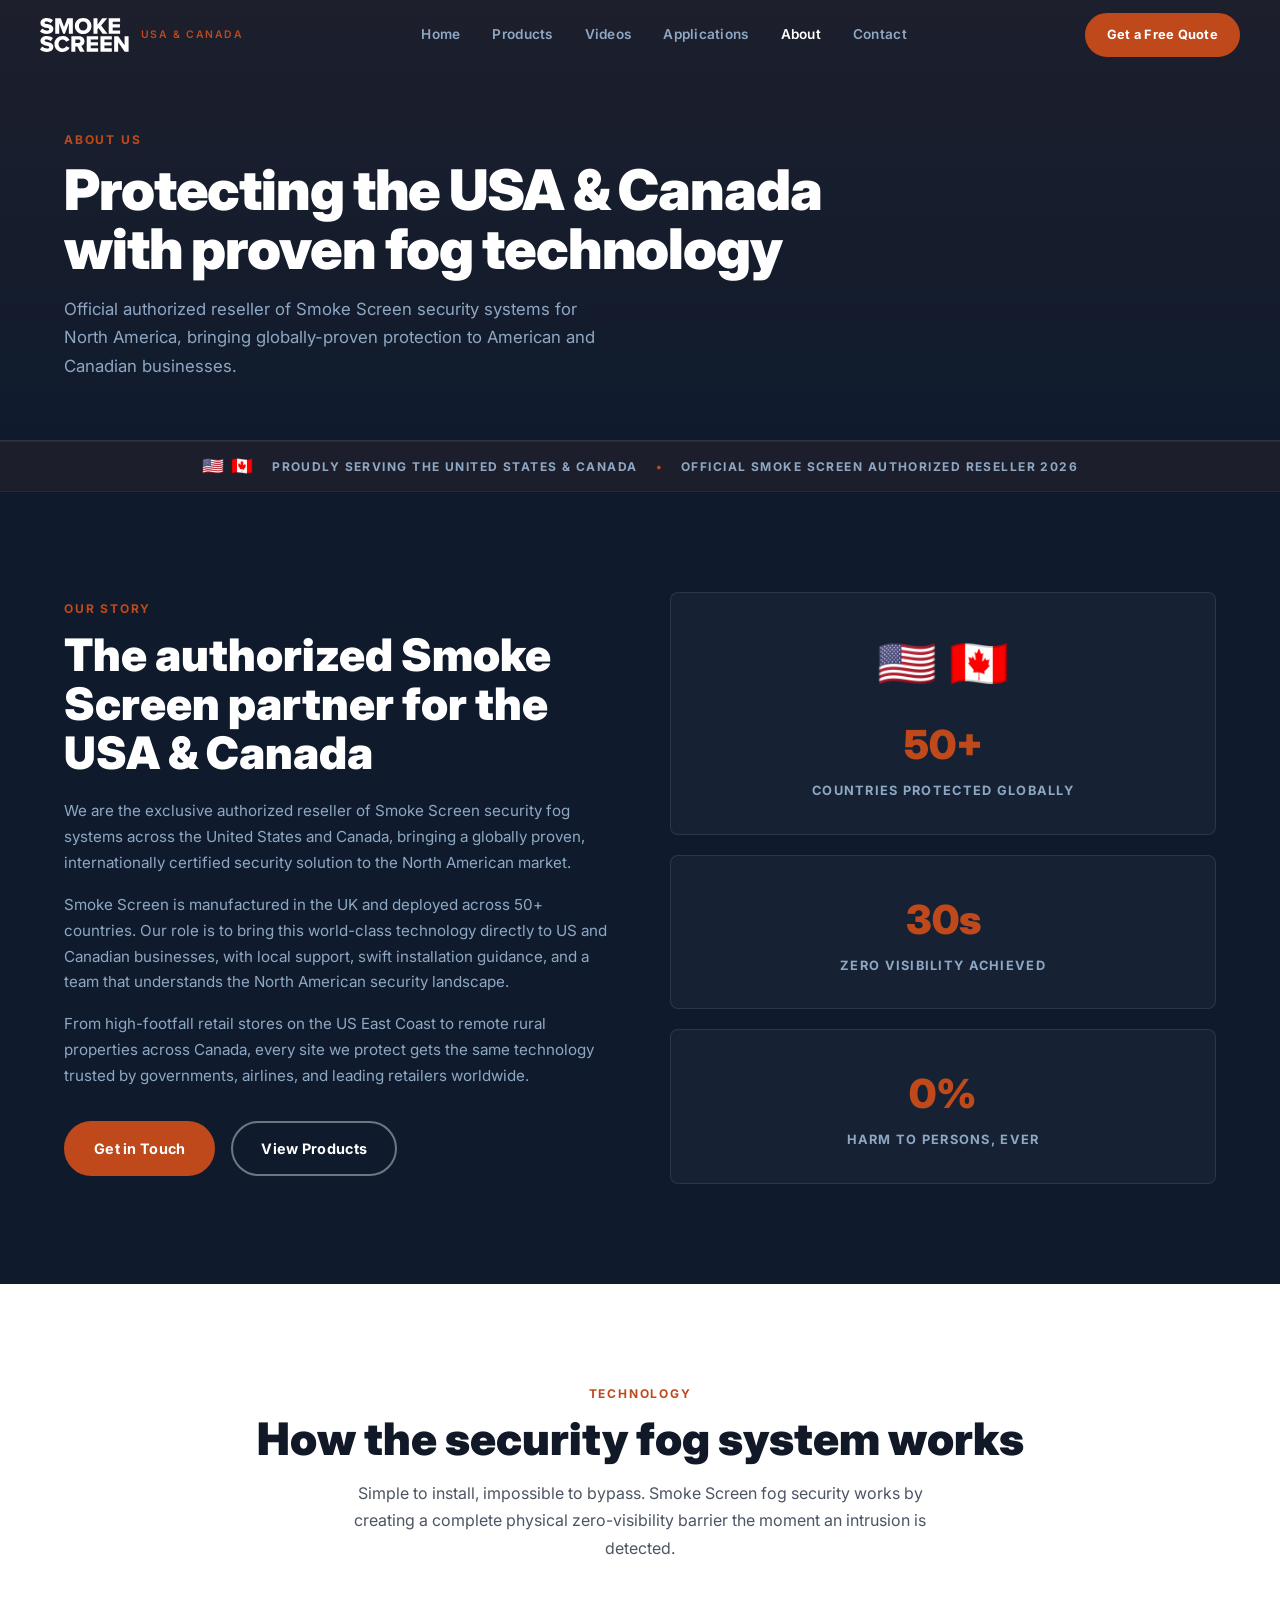
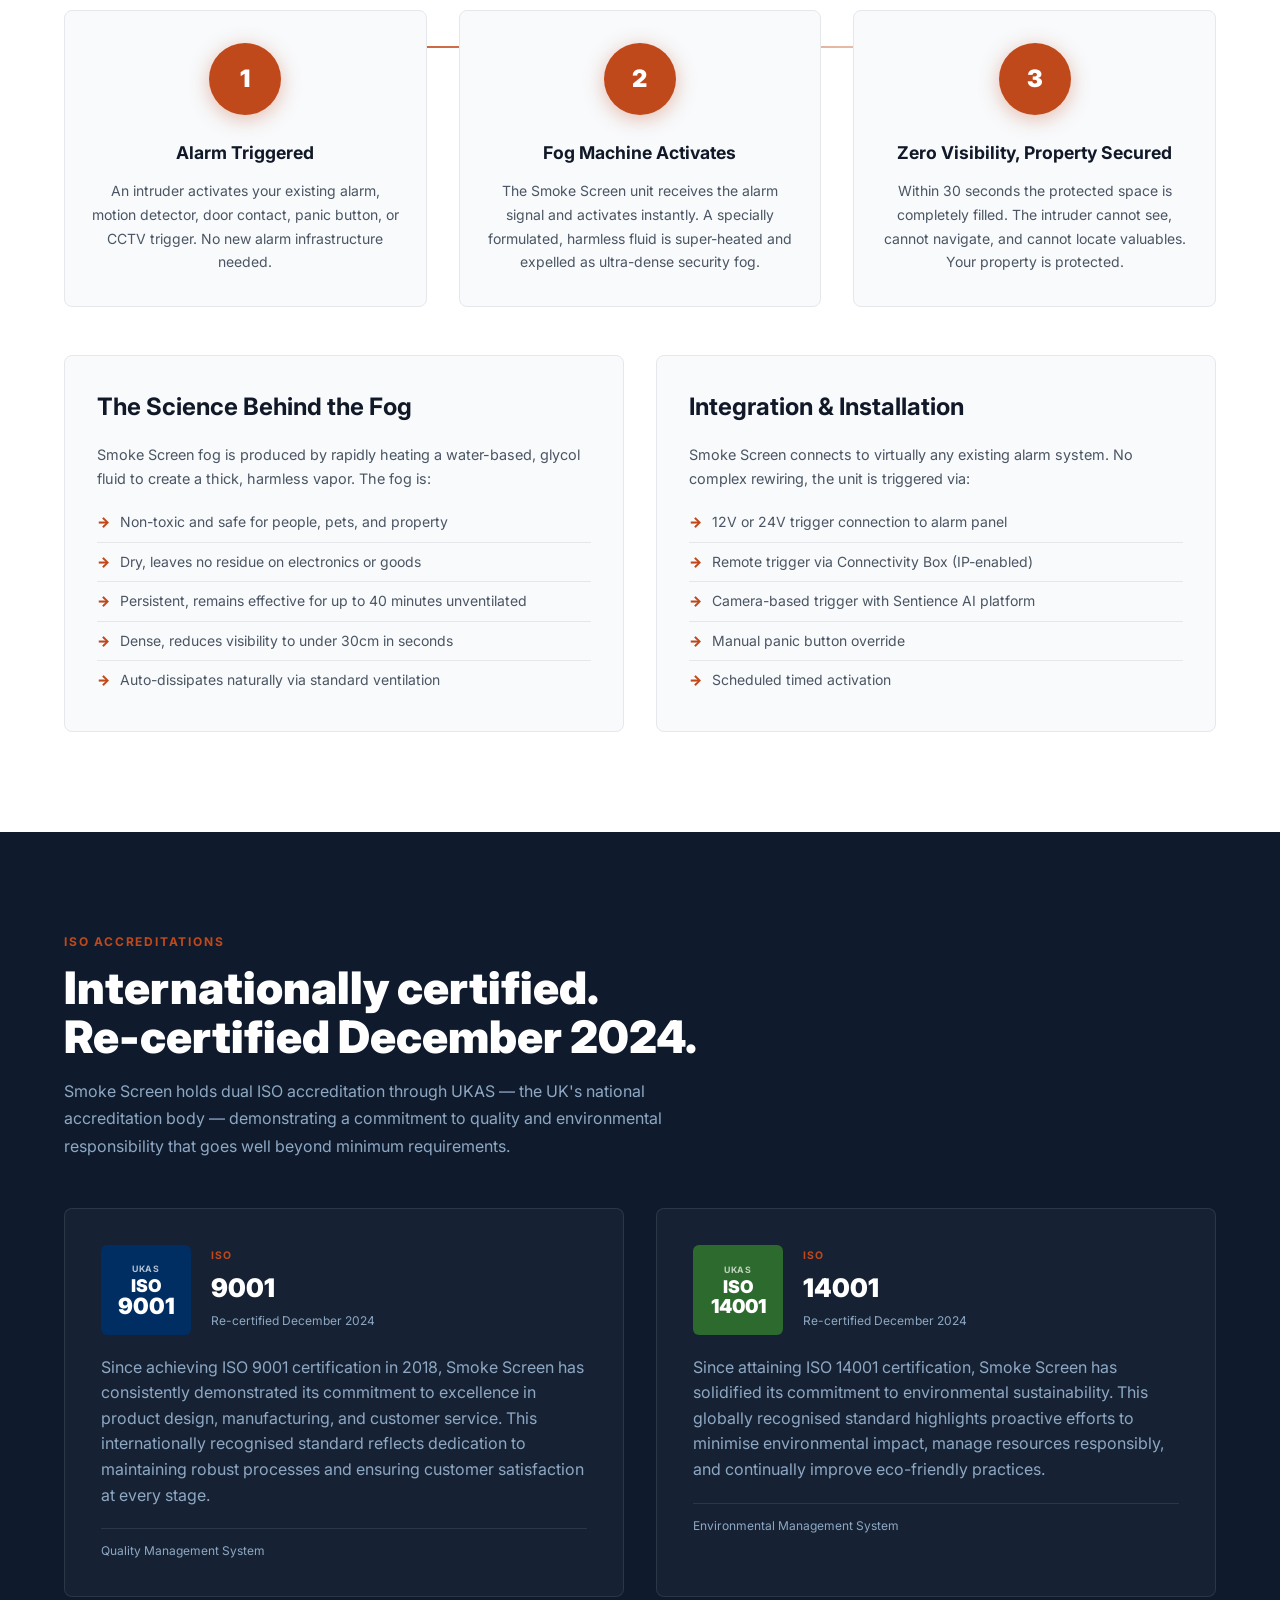
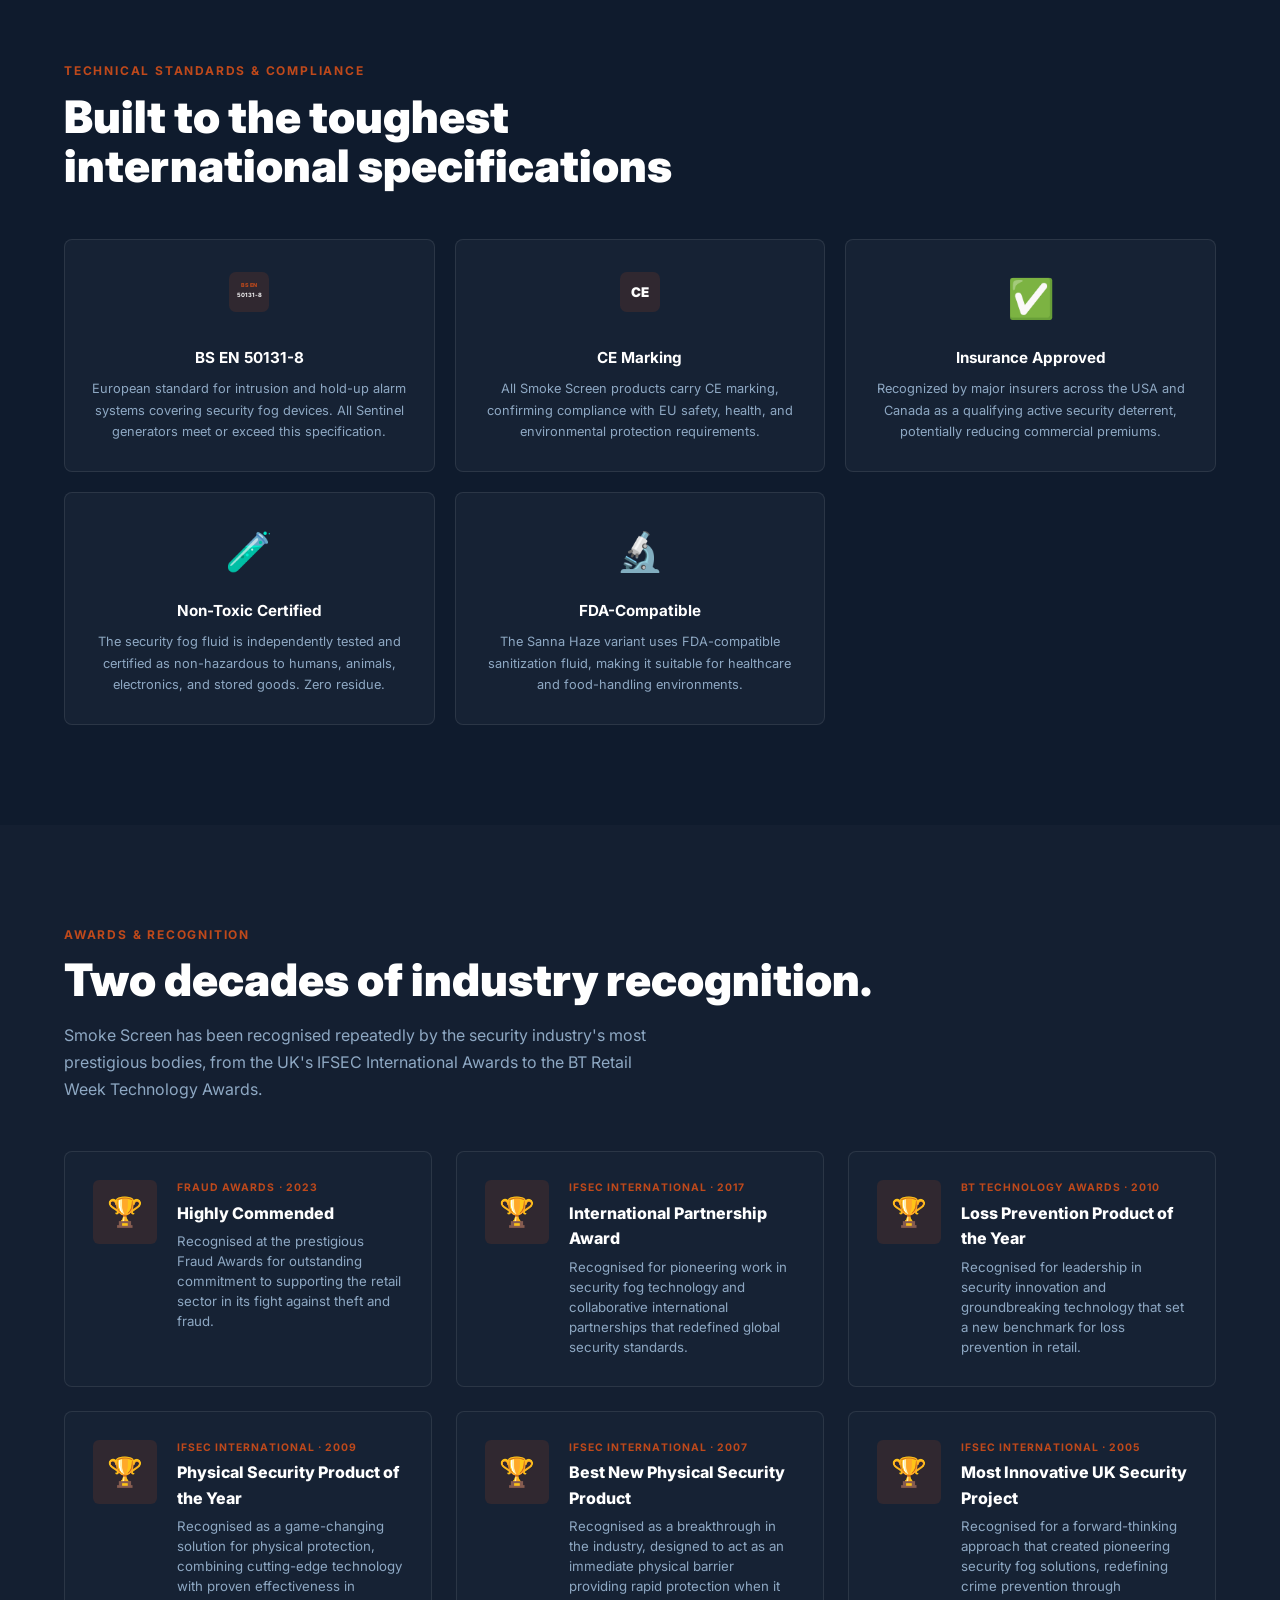
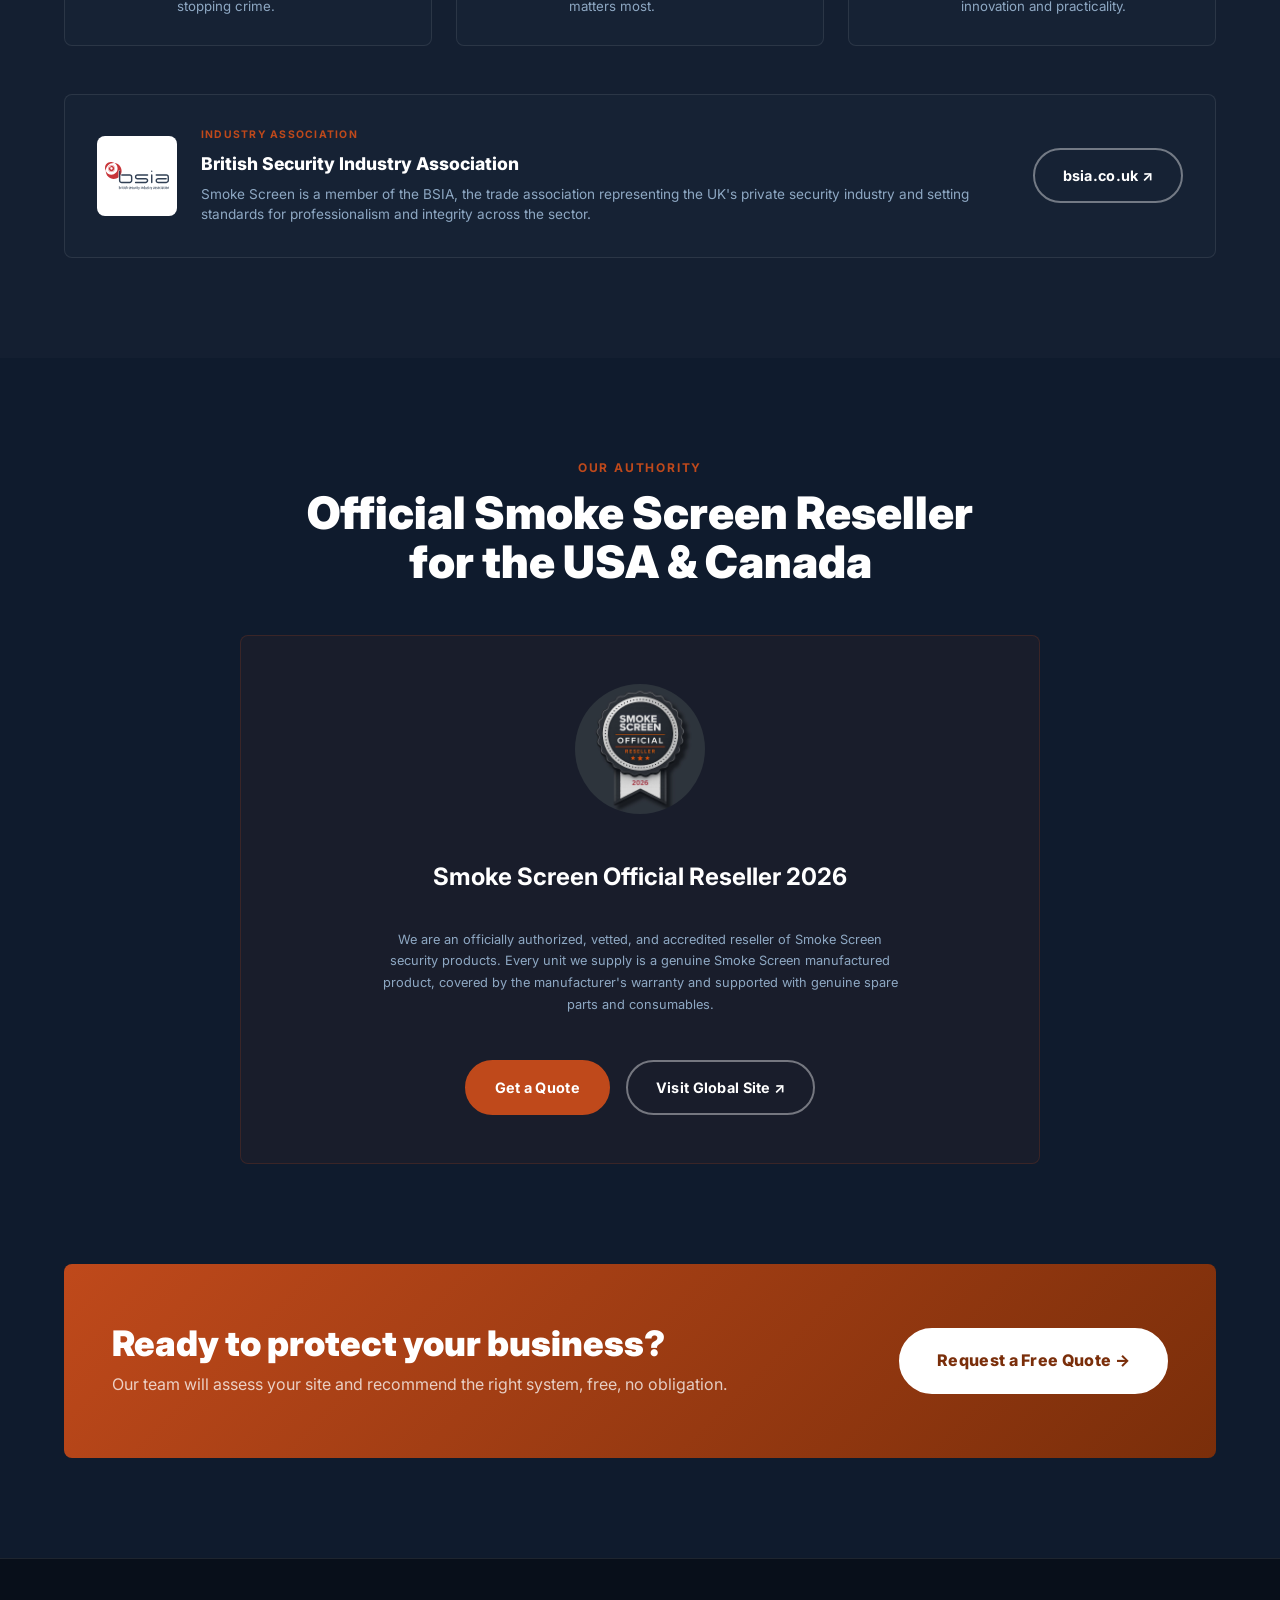
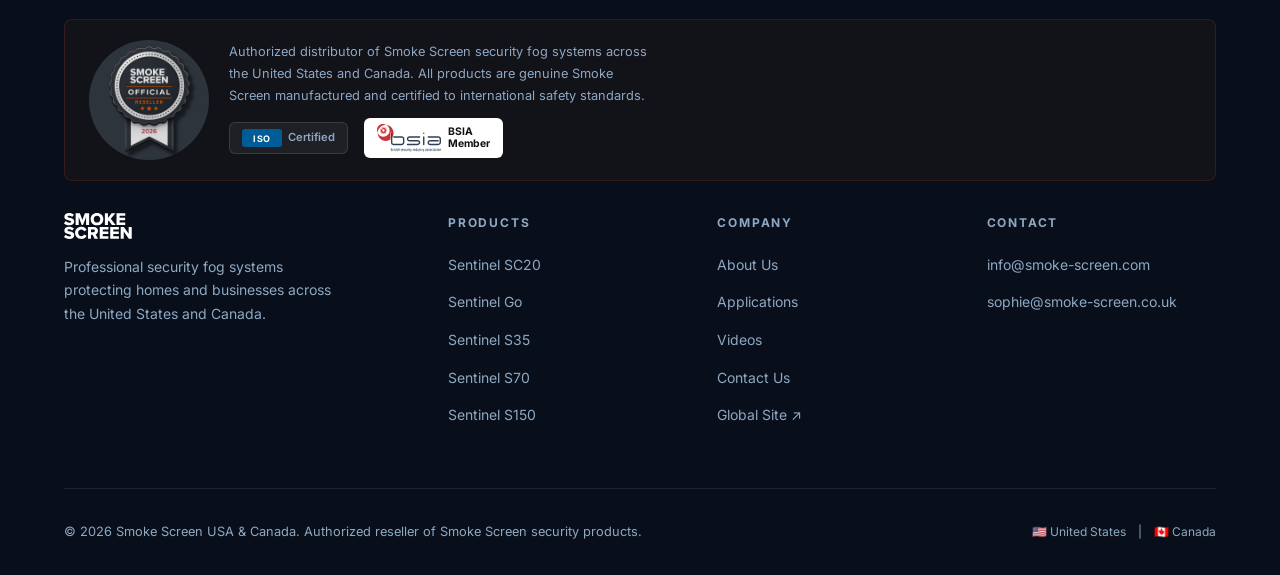
==== commit b6cb5e47: "Update about.html" ====
--- a/about.html
+++ b/about.html
@@ -209,13 +209,6 @@
       <h2>Built to the toughest<br/>international specifications</h2>
     </div>
     <div class="cert-grid">
-      <div class="cert-card reveal reveal-d1">
-        <div class="cert-icon">
-          <svg viewBox="0 0 48 48" width="40" height="40" xmlns="http://www.w3.org/2000/svg"><rect width="48" height="48" rx="8" fill="rgba(191,73,27,0.15)"/><text x="24" y="20" text-anchor="middle" fill="#BF491B" font-size="8" font-weight="800" font-family="Inter,sans-serif">IEC</text><text x="24" y="32" text-anchor="middle" fill="#fff" font-size="7.5" font-weight="700" font-family="Inter,sans-serif">62642-8</text></svg>
-        </div>
-        <h4>IEC 62642-8</h4>
-        <p>International Electrotechnical Commission standard for alarm systems and security fog devices. Full compliance across the entire Sentinel product range.</p>
-      </div>
       <div class="cert-card reveal reveal-d2">
         <div class="cert-icon">
           <svg viewBox="0 0 48 48" width="40" height="40" xmlns="http://www.w3.org/2000/svg"><rect width="48" height="48" rx="8" fill="rgba(191,73,27,0.15)"/><text x="24" y="18" text-anchor="middle" fill="#BF491B" font-size="6.5" font-weight="800" font-family="Inter,sans-serif">BS EN</text><text x="24" y="30" text-anchor="middle" fill="#fff" font-size="7" font-weight="700" font-family="Inter,sans-serif">50131-8</text></svg>
@@ -460,7 +453,6 @@
         <h5>Company</h5>
         <ul>
           <li><a href="about.html">About Us</a></li>
-          <li><a href="news.html">News</a></li>
           <li><a href="applications.html">Applications</a></li>
           <li><a href="videos.html">Videos</a></li>
           <li><a href="contact.html">Contact Us</a></li>
@@ -470,7 +462,7 @@
       <div class="footer-col">
         <h5>Contact</h5>
         <ul>
-          <li><a href="mailto:derek.hopkins@connectandprotect.ca">derek.hopkins@<br/>connectandprotect.ca</a></li>
+          <li><a href="mailto:info@smoke-screen.com">info@smoke-screen.com</a></li>
           <li><a href="mailto:sophie@smoke-screen.co.uk">sophie@smoke-screen.co.uk</a></li>
         </ul>
       </div>
@@ -487,3 +479,4 @@
 <script src="js/main.js"></script>
 </body>
 </html>
+                                                                                                                                                                                                                                                                                                                                                                                                                                                                                                                                                                                                                                                                                                                                                          
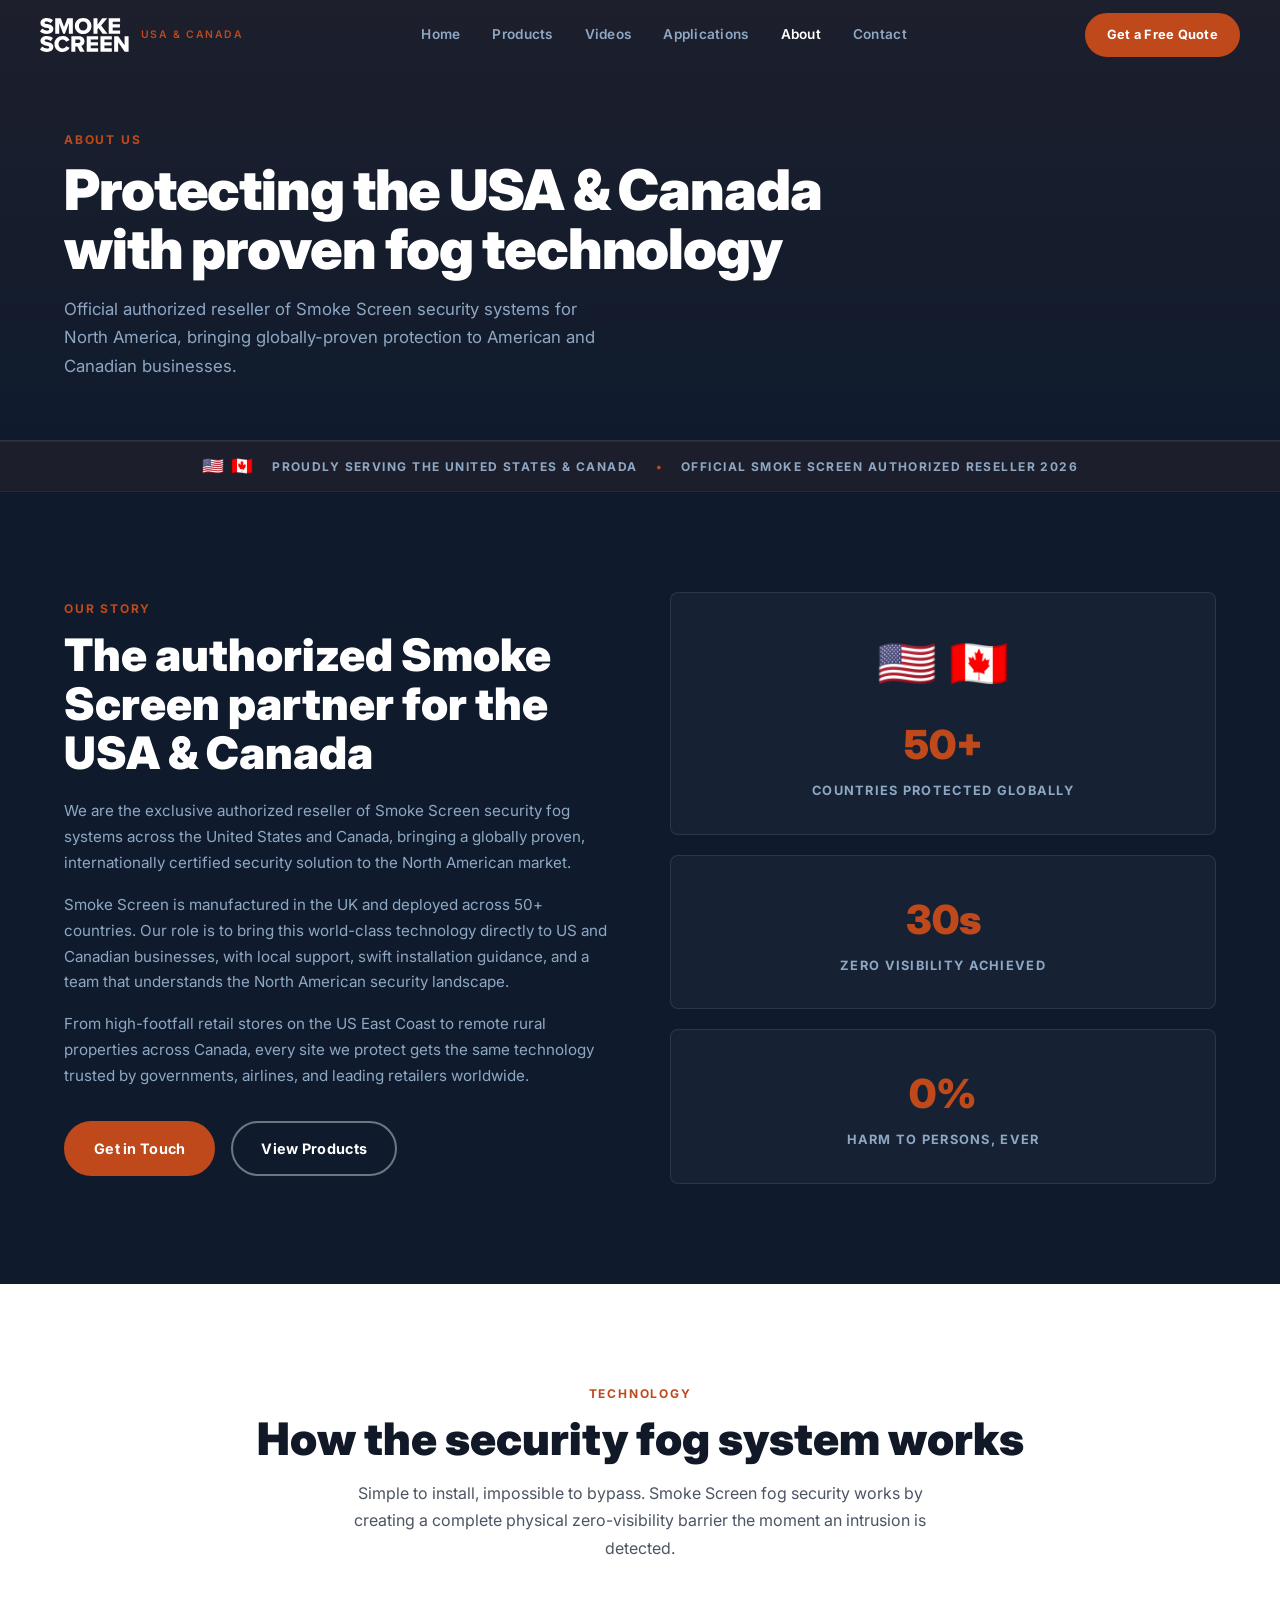
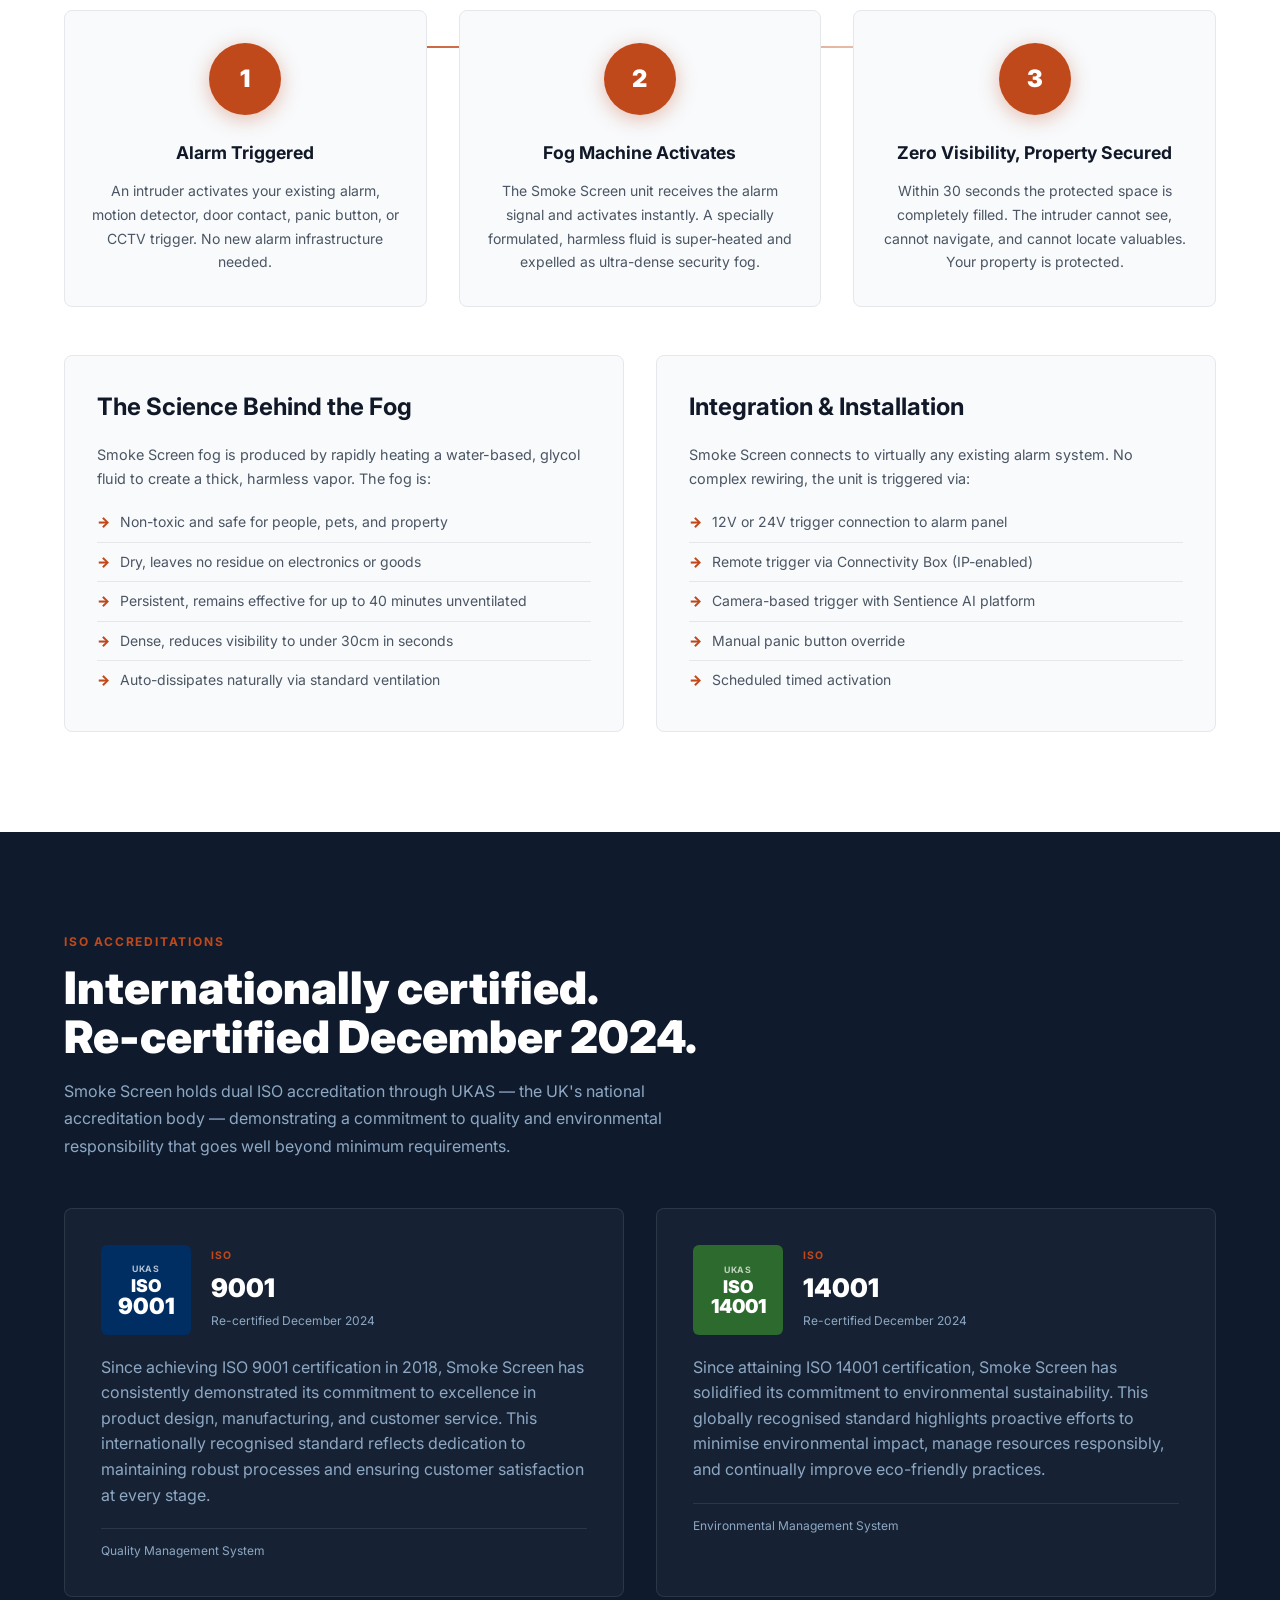
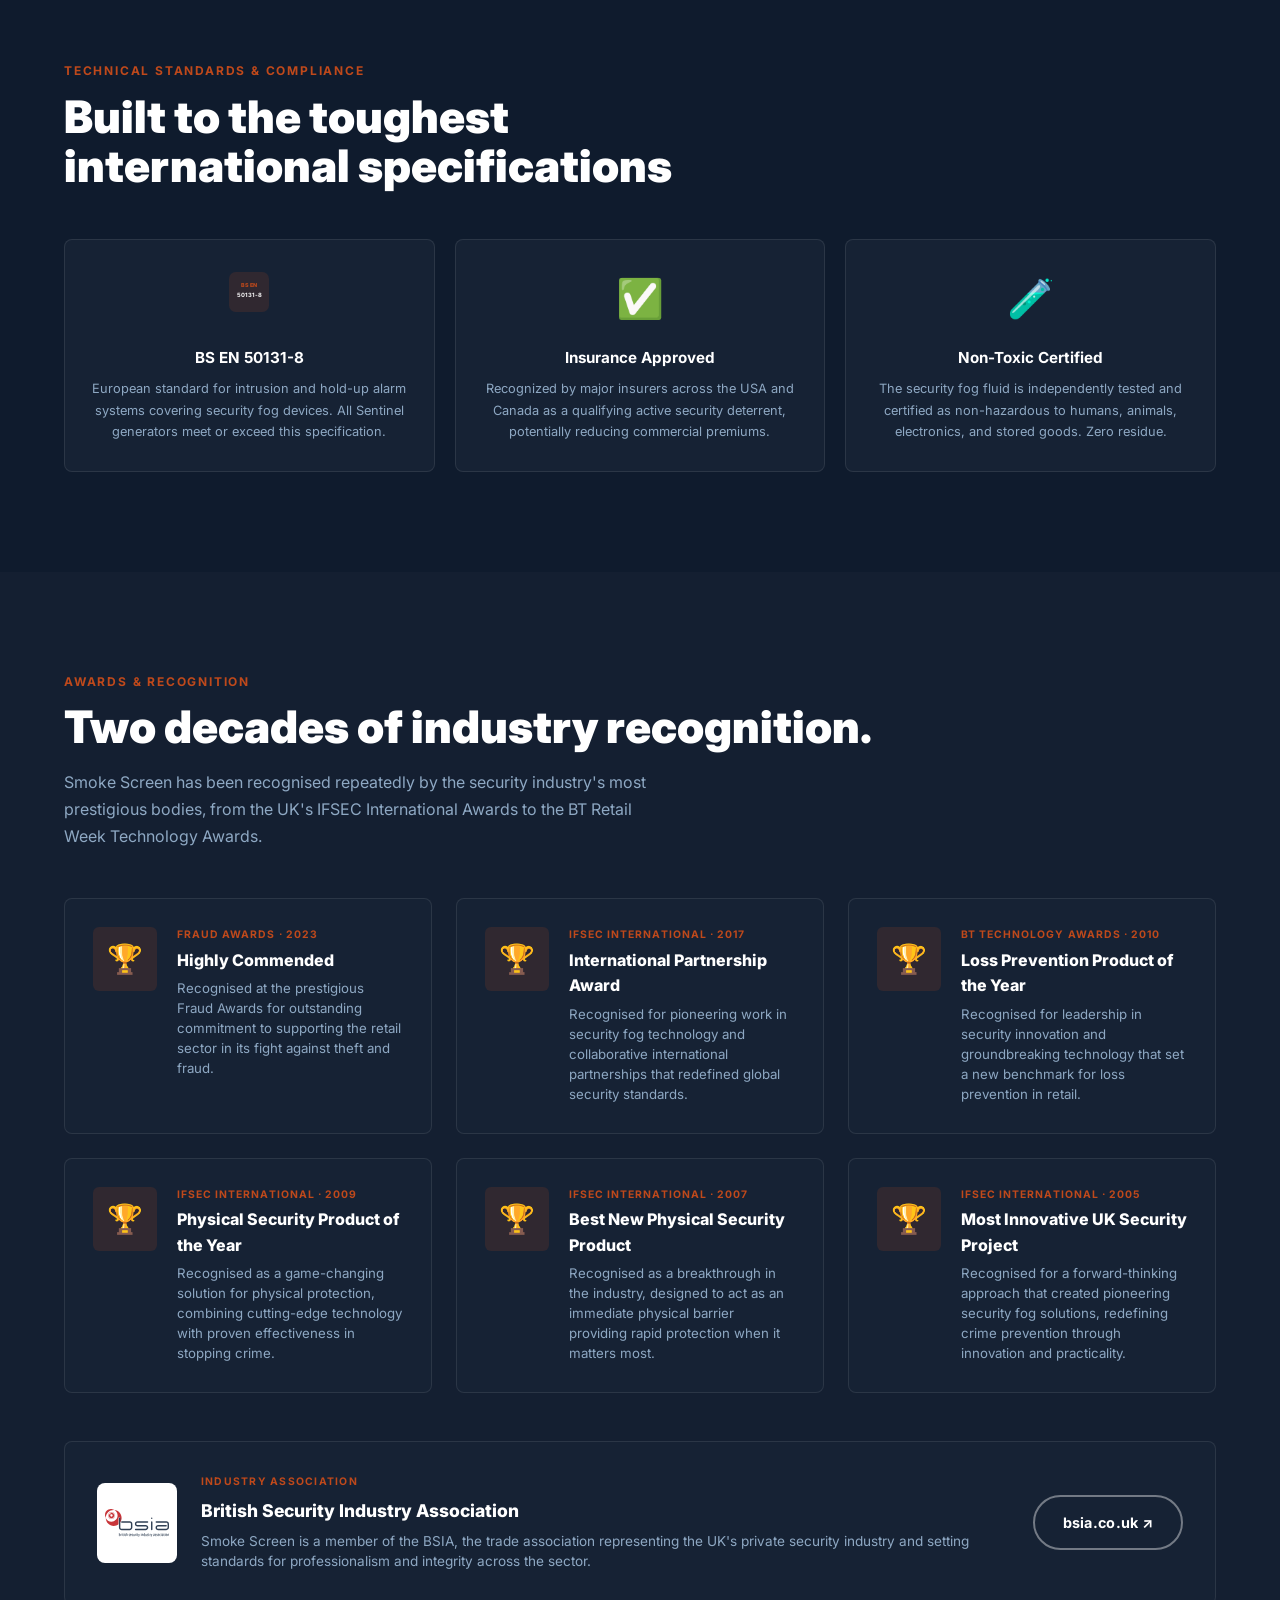
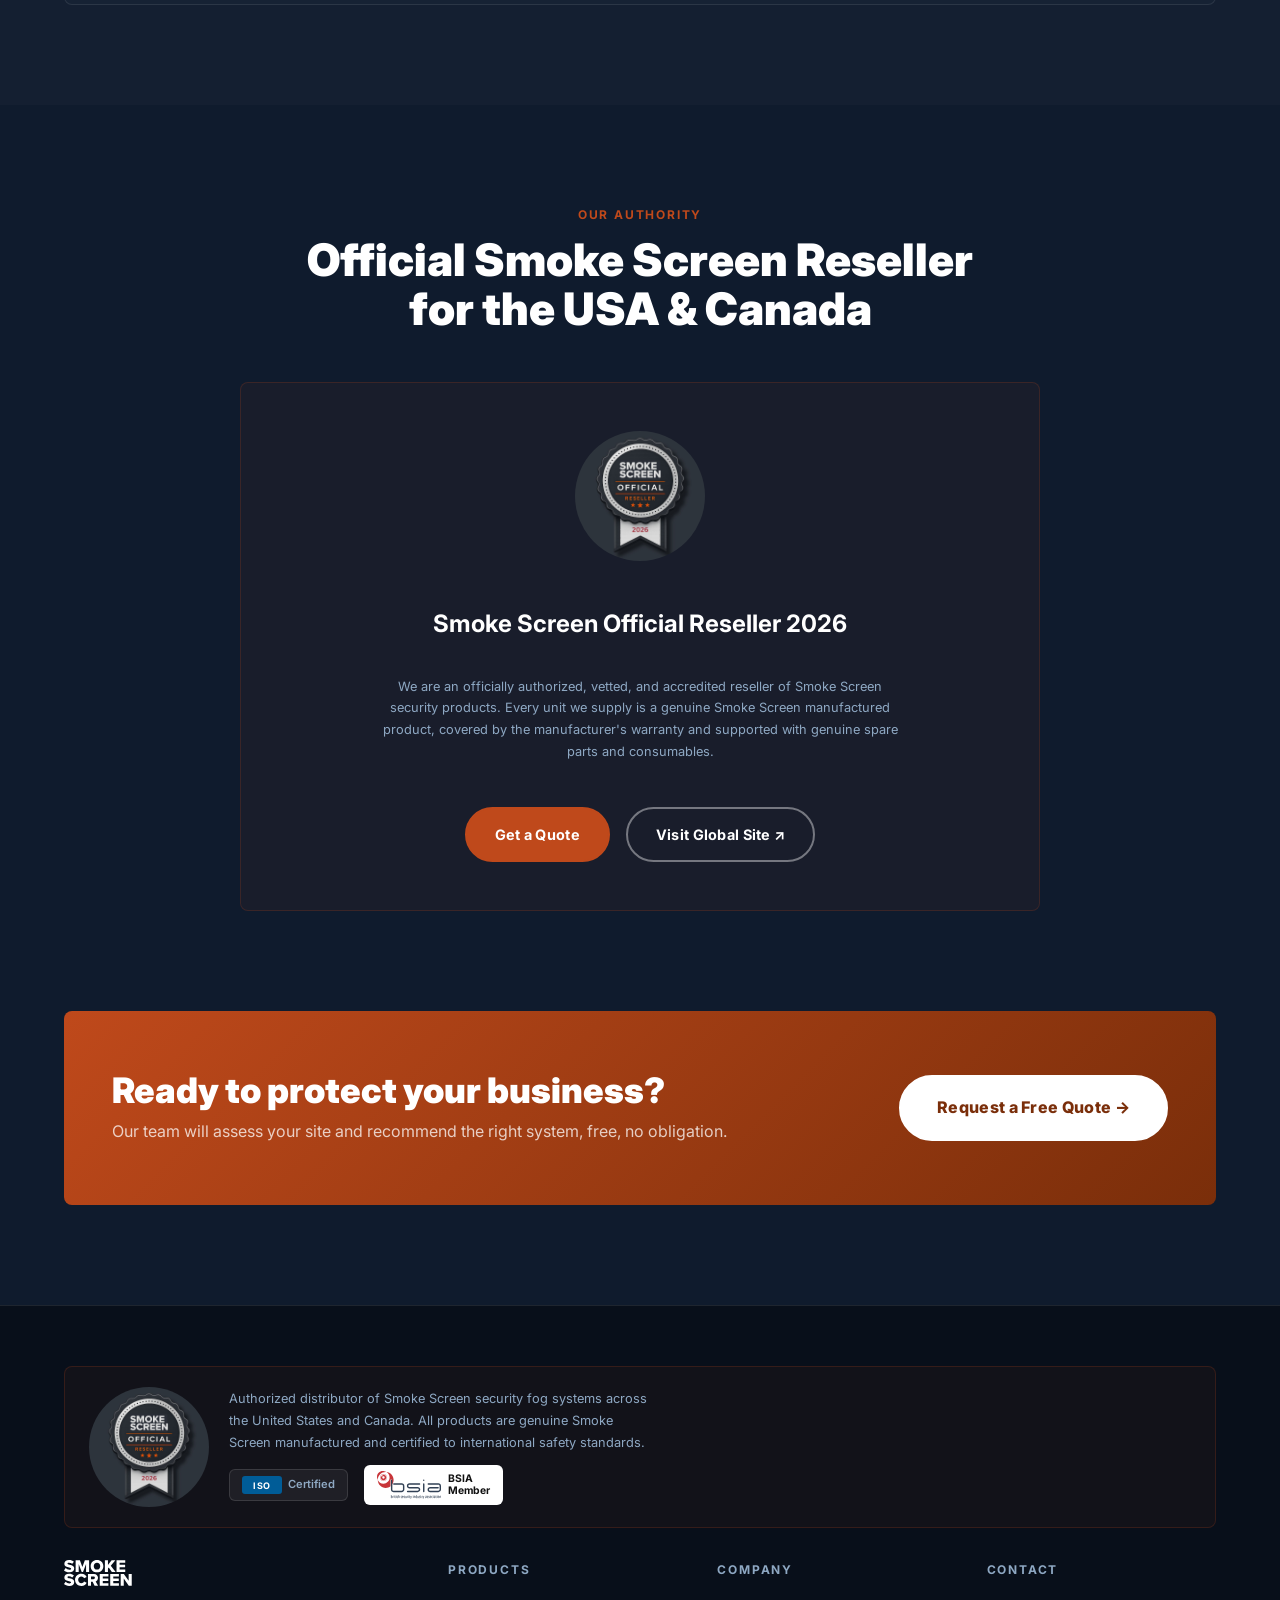
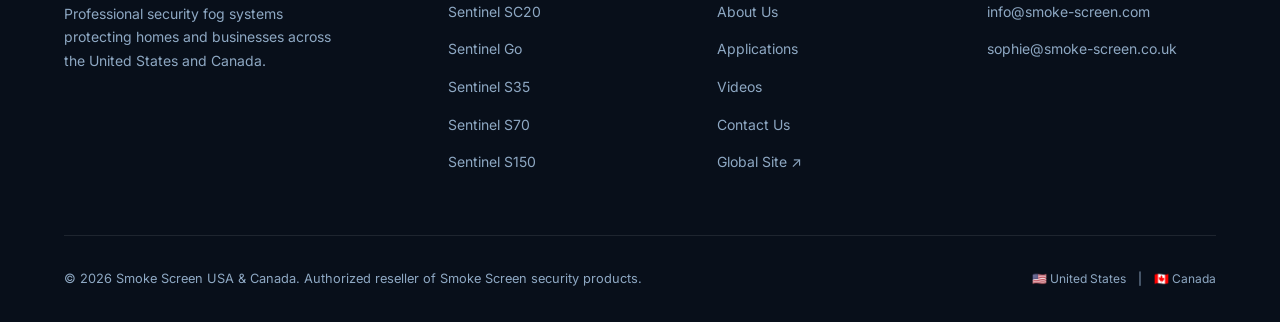
==== commit 6f4ac565: "Update about.html" ====
--- a/about.html
+++ b/about.html
@@ -216,13 +216,7 @@
         <h4>BS EN 50131-8</h4>
         <p>European standard for intrusion and hold-up alarm systems covering security fog devices. All Sentinel generators meet or exceed this specification.</p>
       </div>
-      <div class="cert-card reveal reveal-d3">
-        <div class="cert-icon">
-          <svg viewBox="0 0 48 48" width="40" height="40" xmlns="http://www.w3.org/2000/svg"><rect width="48" height="48" rx="8" fill="rgba(191,73,27,0.15)"/><text x="24" y="30" text-anchor="middle" fill="#fff" font-size="16" font-weight="900" font-family="Inter,sans-serif">CE</text></svg>
-        </div>
-        <h4>CE Marking</h4>
-        <p>All Smoke Screen products carry CE marking, confirming compliance with EU safety, health, and environmental protection requirements.</p>
-      </div>
+
       <div class="cert-card reveal reveal-d1">
         <div class="cert-icon">✅</div>
         <h4>Insurance Approved</h4>
@@ -233,11 +227,7 @@
         <h4>Non-Toxic Certified</h4>
         <p>The security fog fluid is independently tested and certified as non-hazardous to humans, animals, electronics, and stored goods. Zero residue.</p>
       </div>
-      <div class="cert-card reveal reveal-d3">
-        <div class="cert-icon">🔬</div>
-        <h4>FDA-Compatible</h4>
-        <p>The Sanna Haze variant uses FDA-compatible sanitization fluid, making it suitable for healthcare and food-handling environments.</p>
-      </div>
+
     </div>
   </div>
 </section>
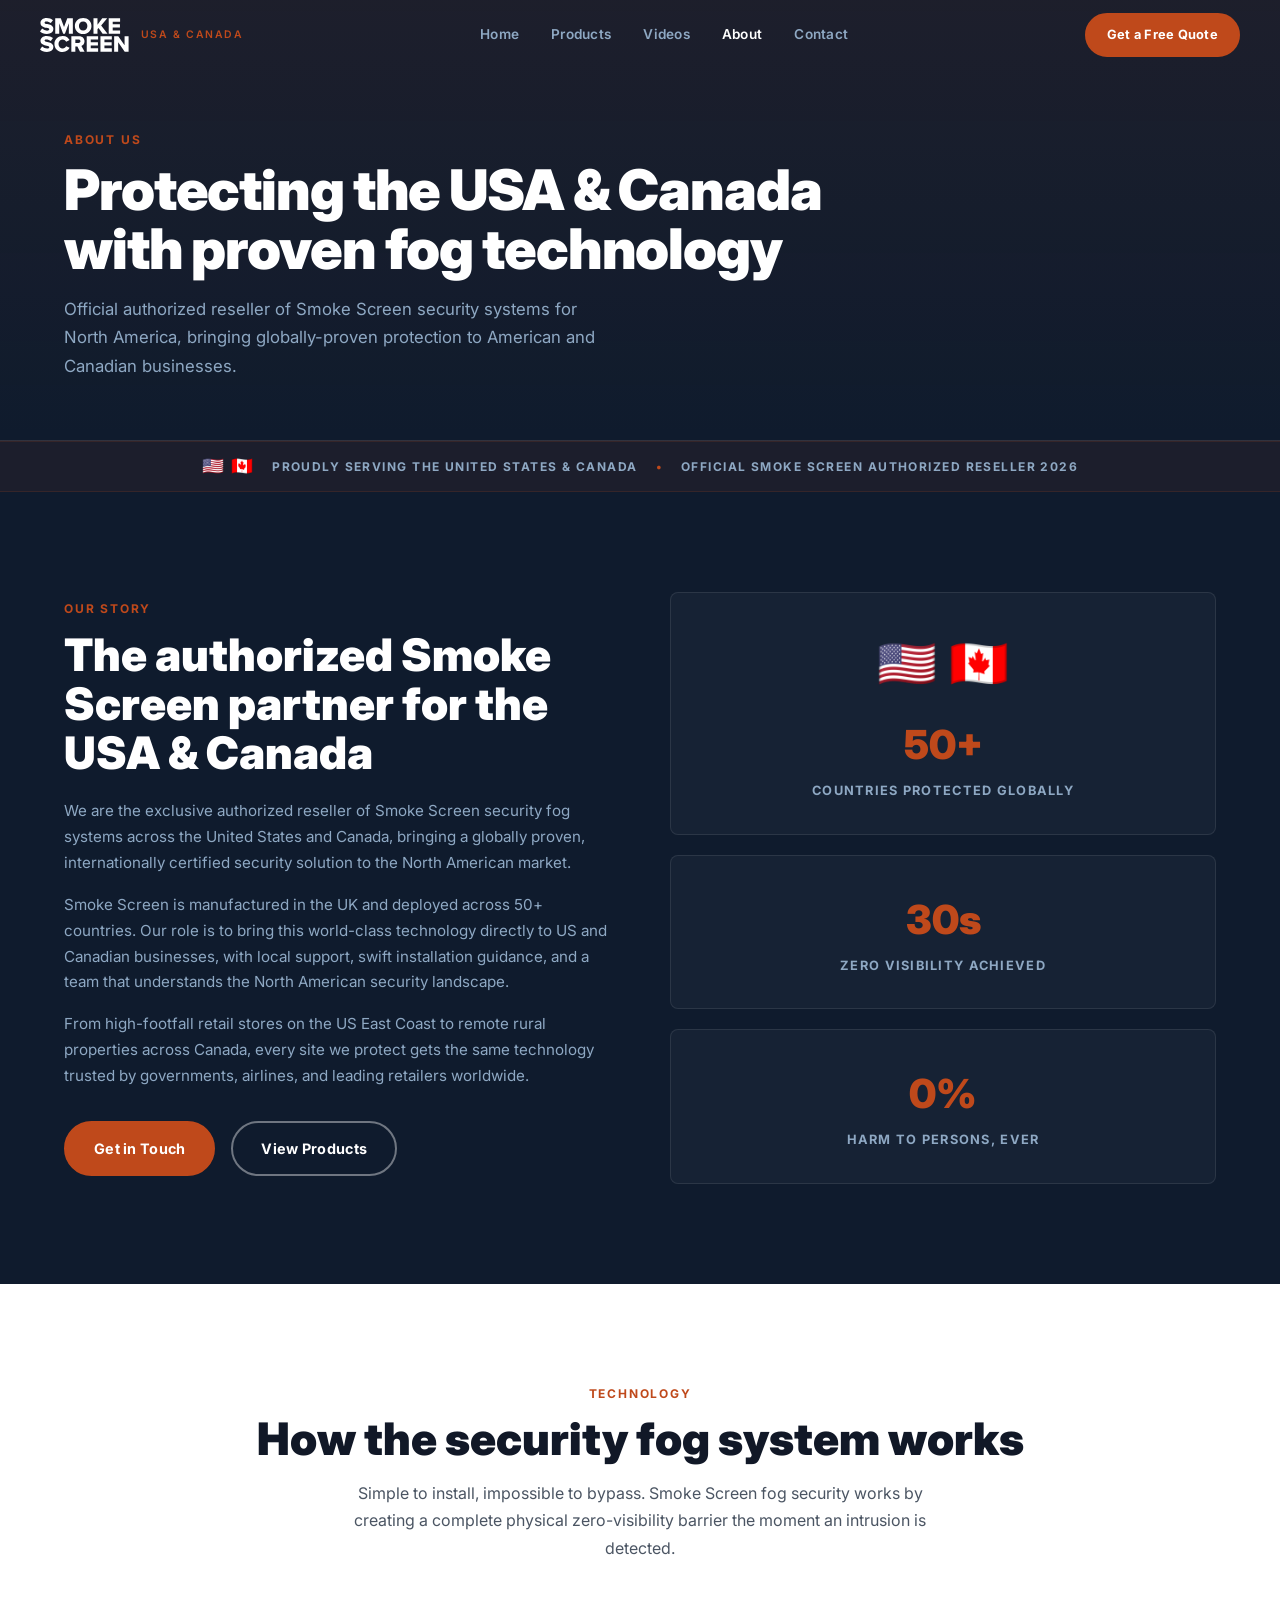
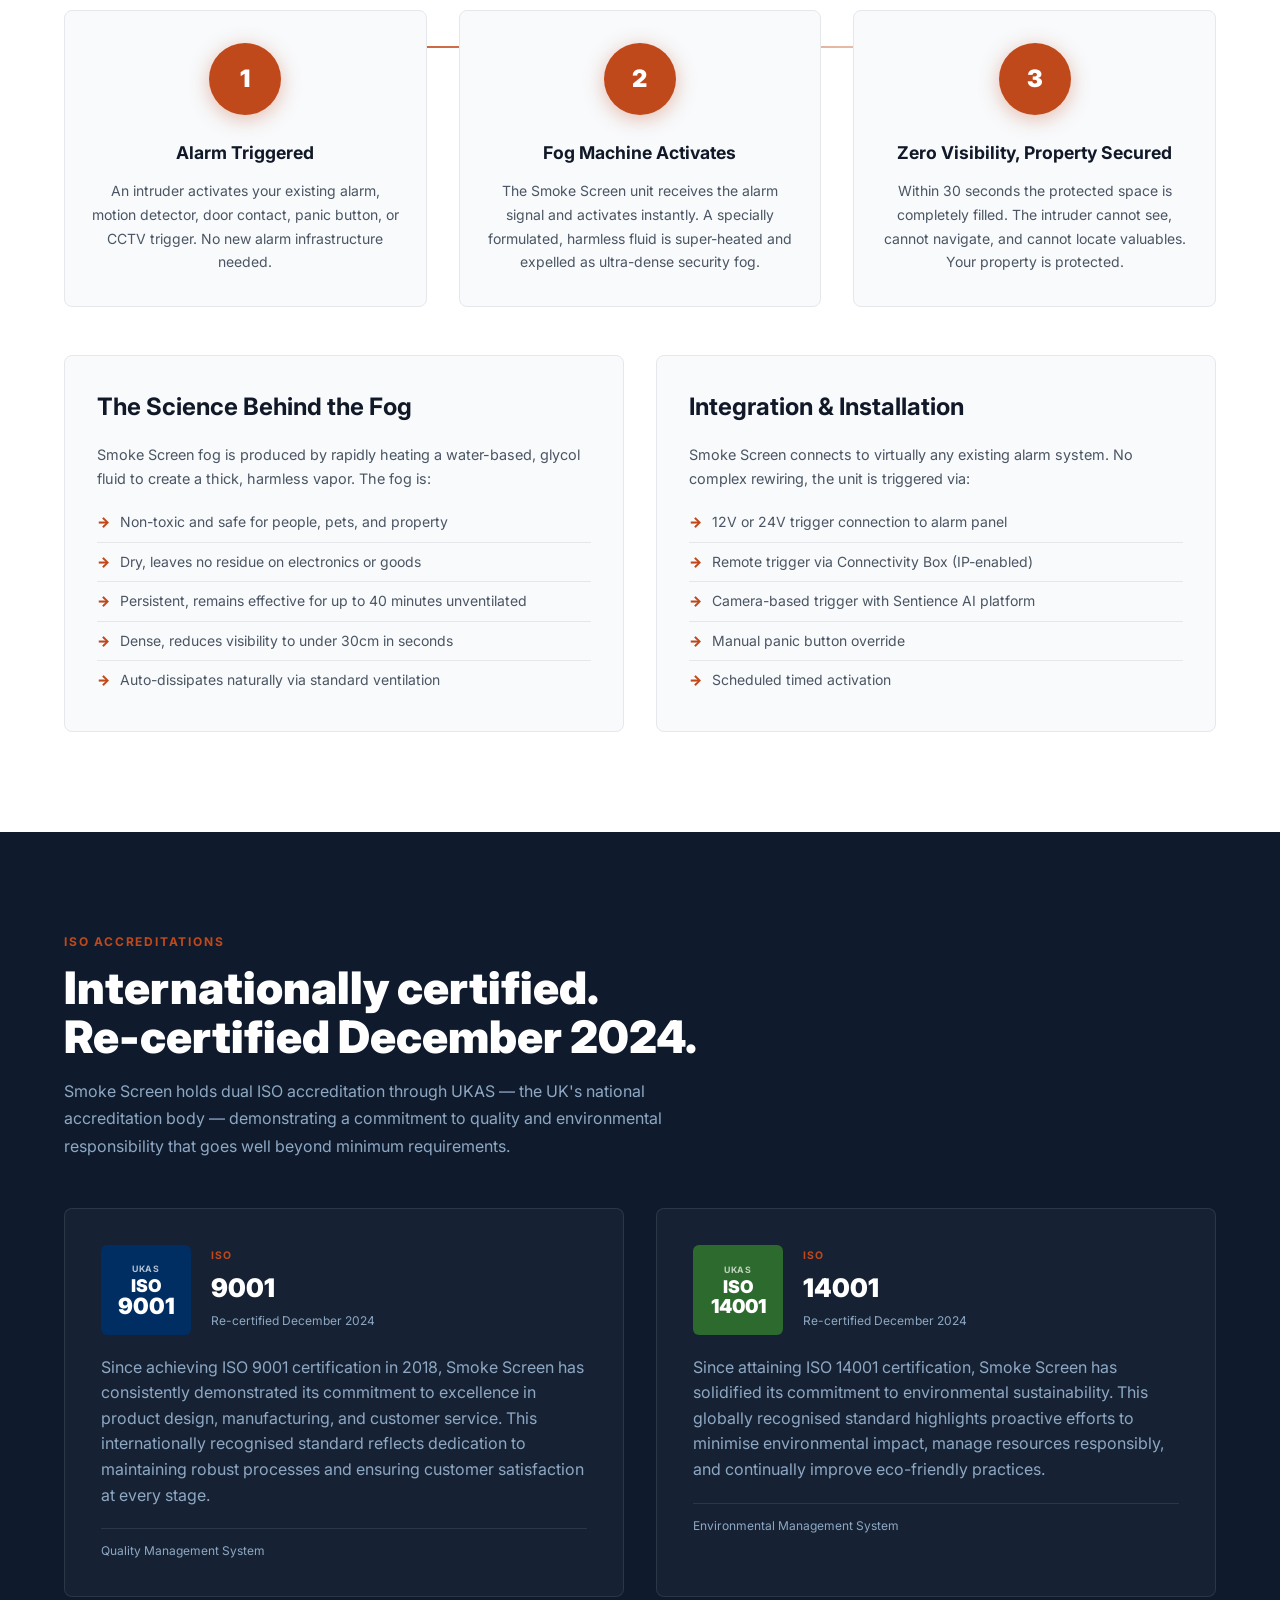
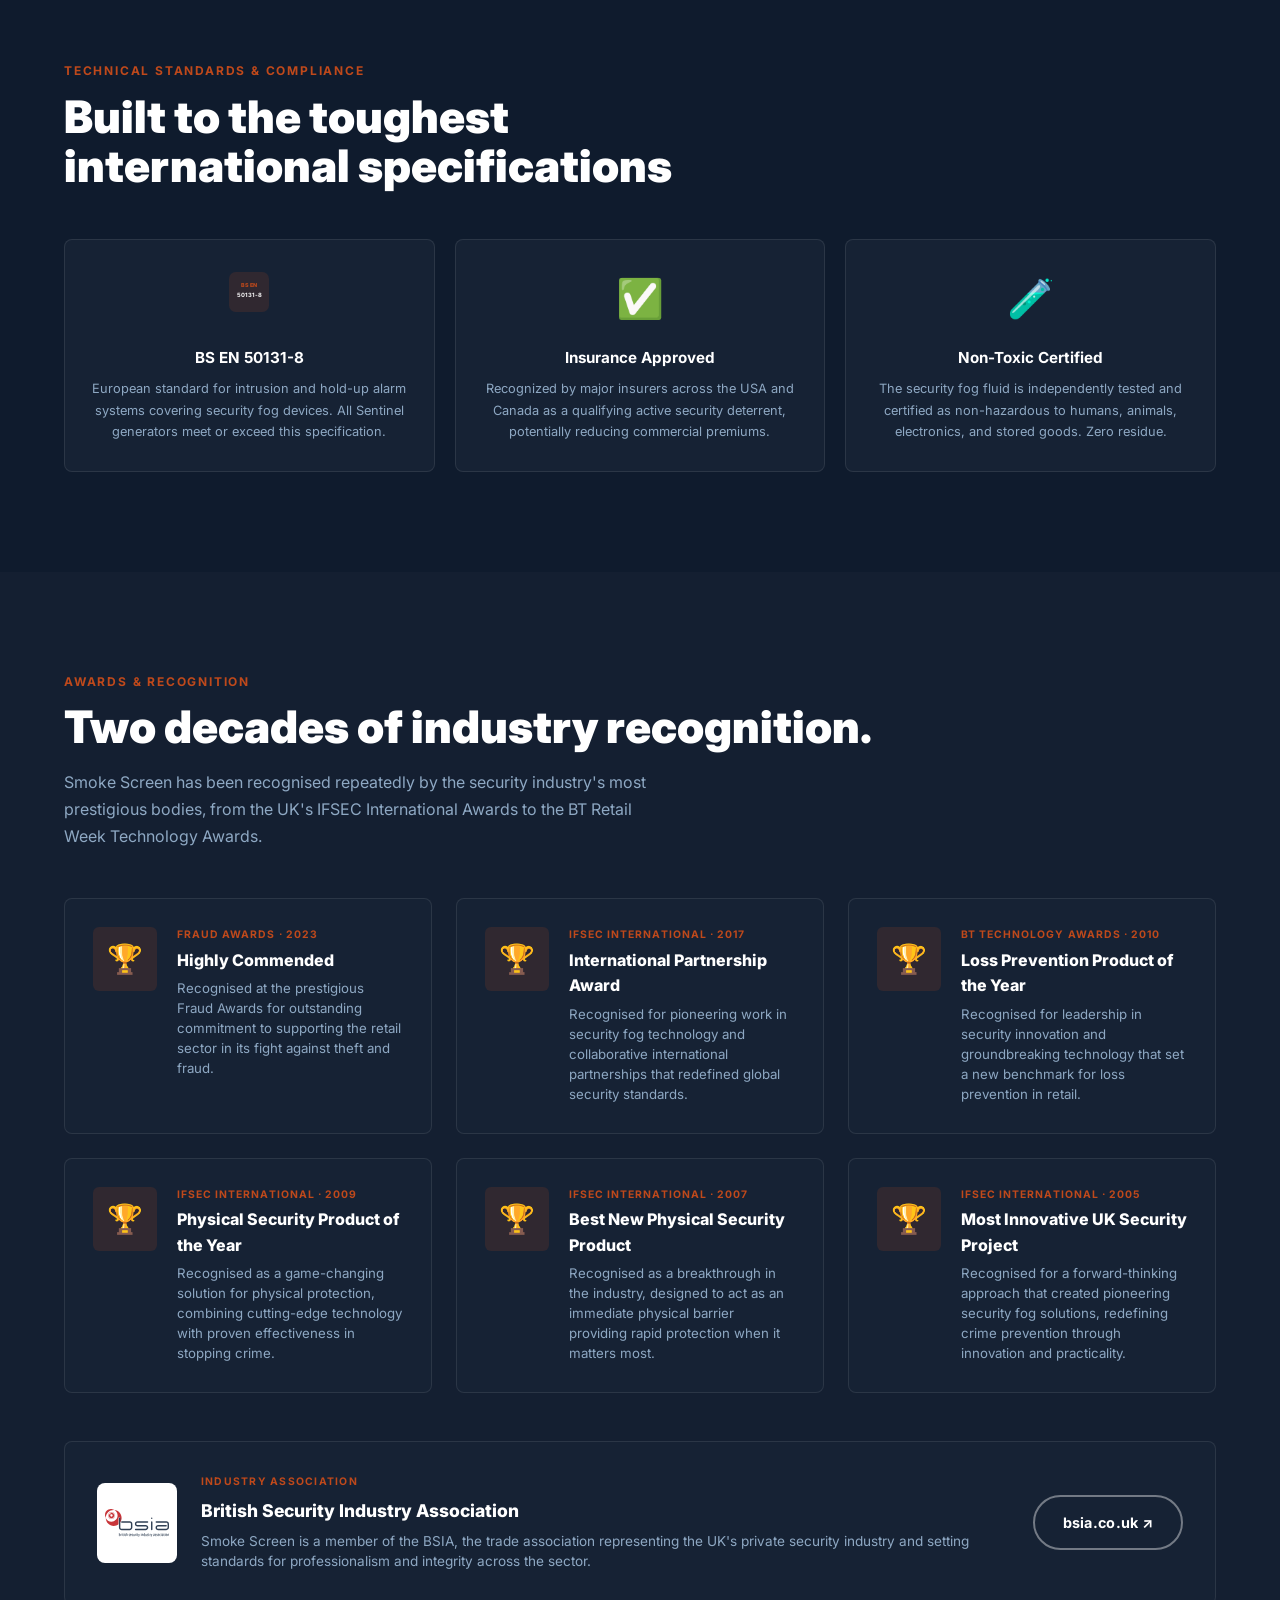
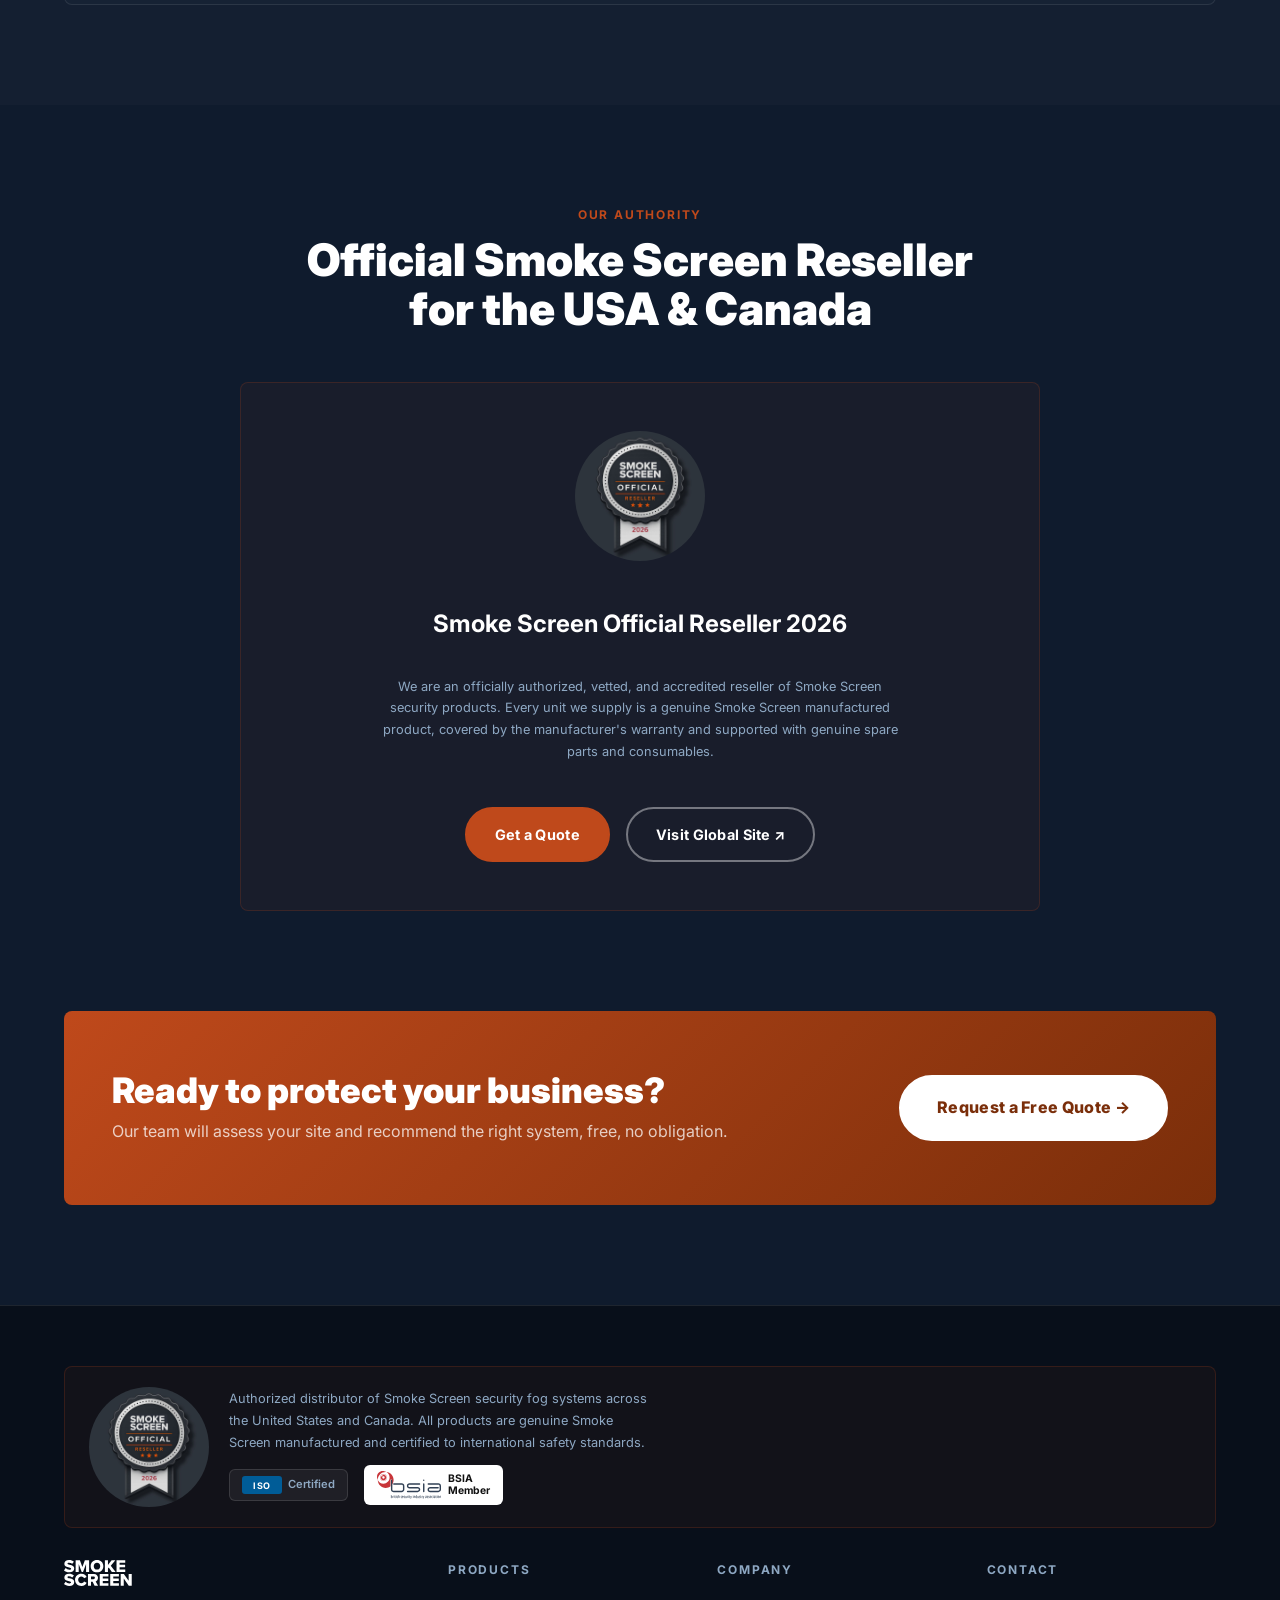
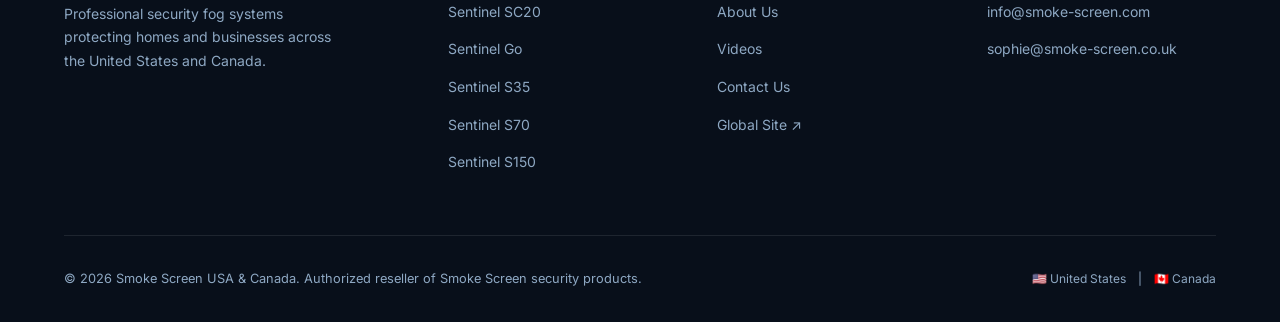
==== commit a7c8907d: "Update about.html" ====
--- a/about.html
+++ b/about.html
@@ -30,14 +30,14 @@
       <div class="nav-logo-text"><span class="region">USA &amp; Canada</span></div>
     </a>
     <div class="nav-links">
-      <a href="index.html">Home</a><a href="products.html">Products</a><a href="videos.html">Videos</a><a href="applications.html">Applications</a><a href="about.html" class="active">About</a><a href="contact.html">Contact</a>
+      <a href="index.html">Home</a><a href="products.html">Products</a><a href="videos.html">Videos</a><a href="about.html" class="active">About</a><a href="contact.html">Contact</a>
     </div>
     <a href="contact.html" class="btn btn-primary btn-sm nav-cta">Get a Free Quote</a>
     <button class="hamburger" id="hamburger" aria-label="Toggle menu" aria-expanded="false"><span></span><span></span><span></span></button>
   </div>
 </nav>
 <div class="nav-drawer" id="nav-drawer">
-  <a href="index.html">Home</a><a href="products.html">Products</a><a href="videos.html">Videos</a><a href="applications.html">Applications</a><a href="about.html">About</a><a href="contact.html">Contact</a>
+  <a href="index.html">Home</a><a href="products.html">Products</a><a href="videos.html">Videos</a><a href="about.html">About</a><a href="contact.html">Contact</a>
   <a href="contact.html" class="btn btn-primary">Get a Free Quote</a>
 </div>
 
@@ -443,7 +443,7 @@
         <h5>Company</h5>
         <ul>
           <li><a href="about.html">About Us</a></li>
-          <li><a href="applications.html">Applications</a></li>
+          <li></li>
           <li><a href="videos.html">Videos</a></li>
           <li><a href="contact.html">Contact Us</a></li>
           <li><a href="https://www.smoke-screen.com" target="_blank" rel="noopener">Global Site &#x2197;</a></li>
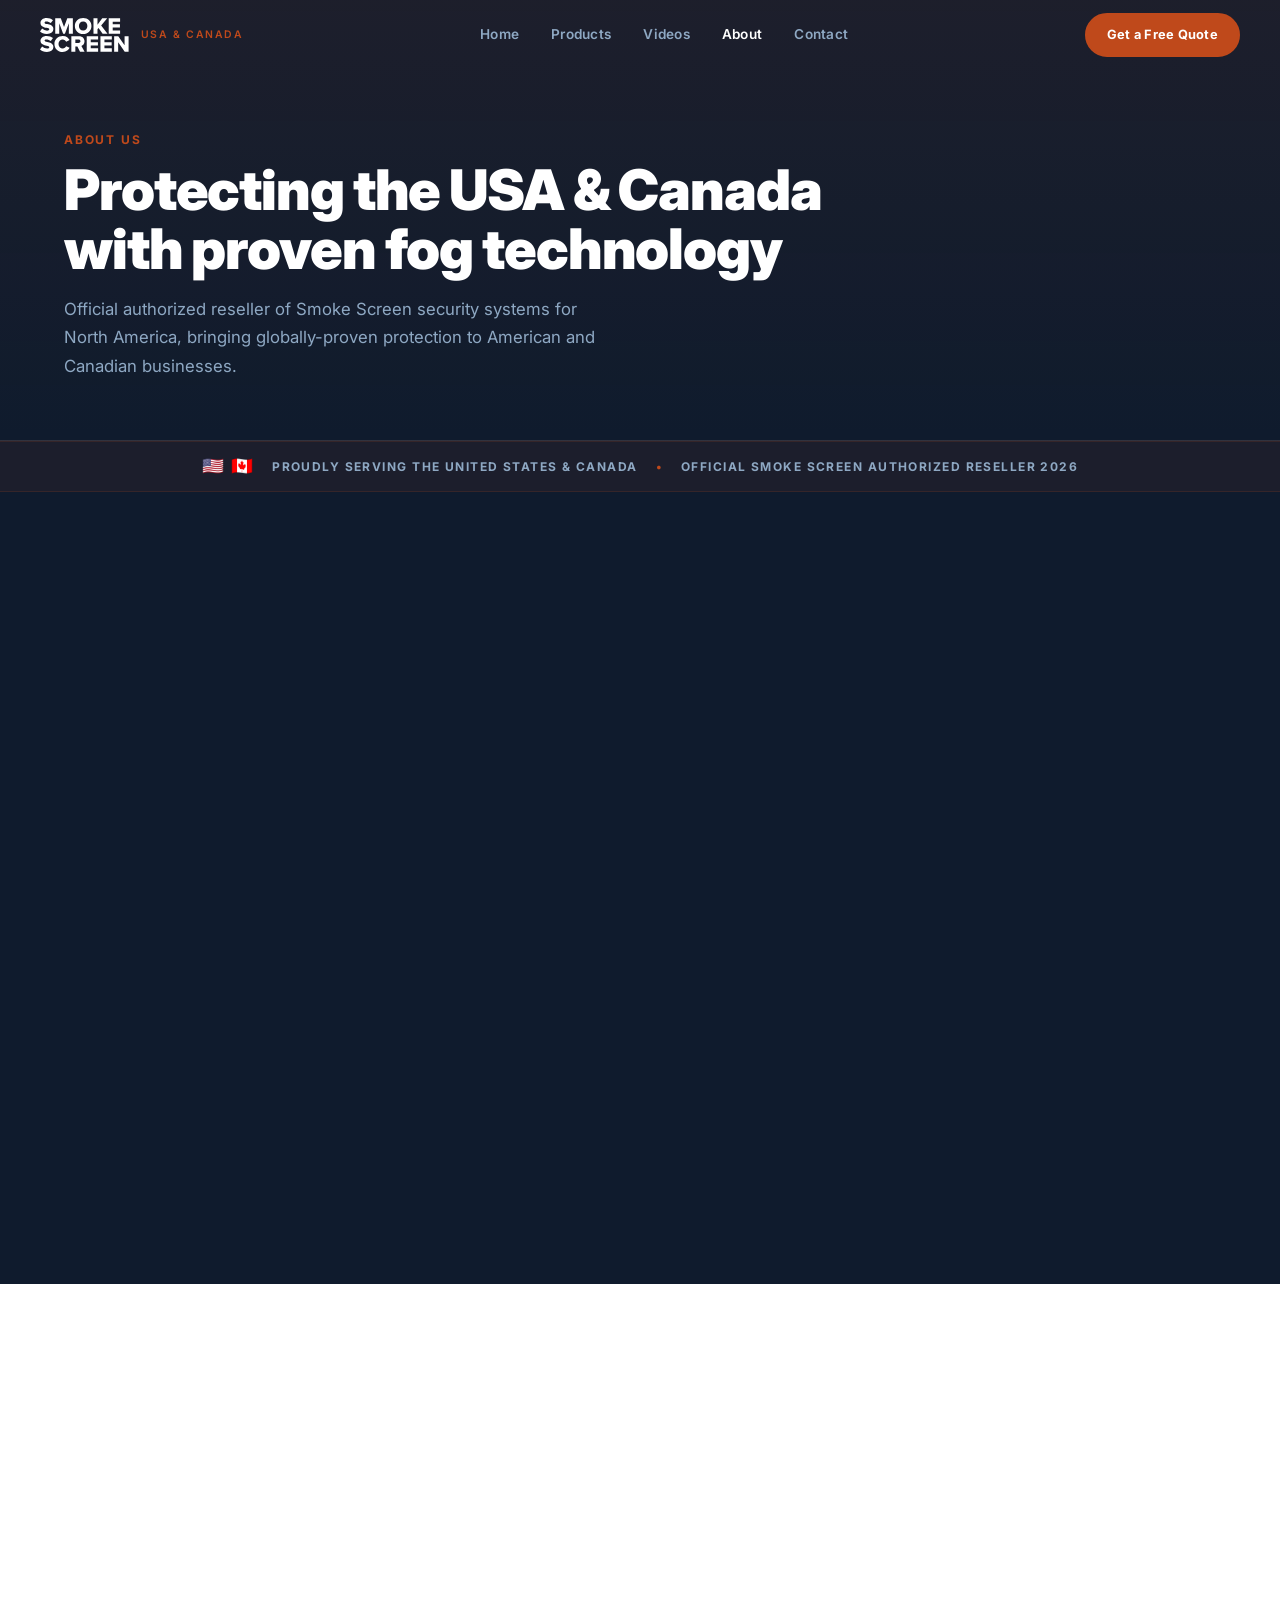
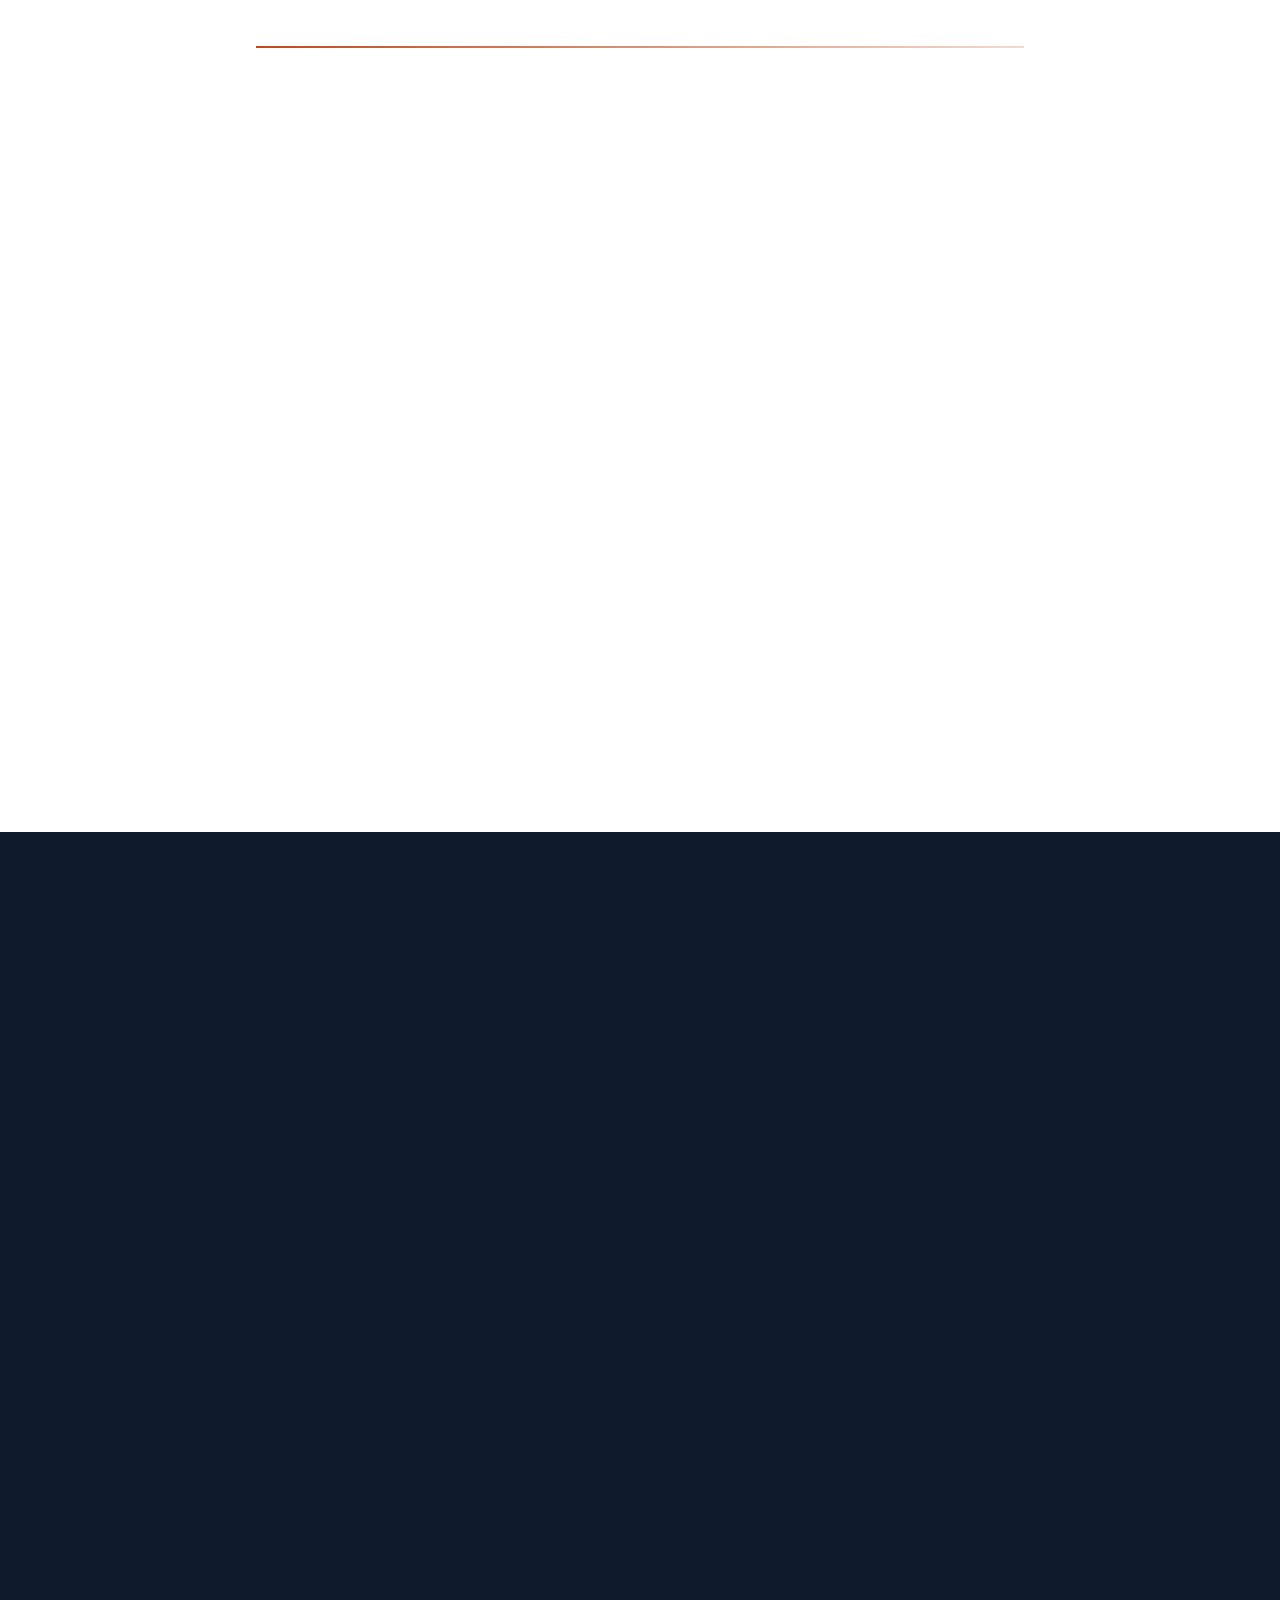
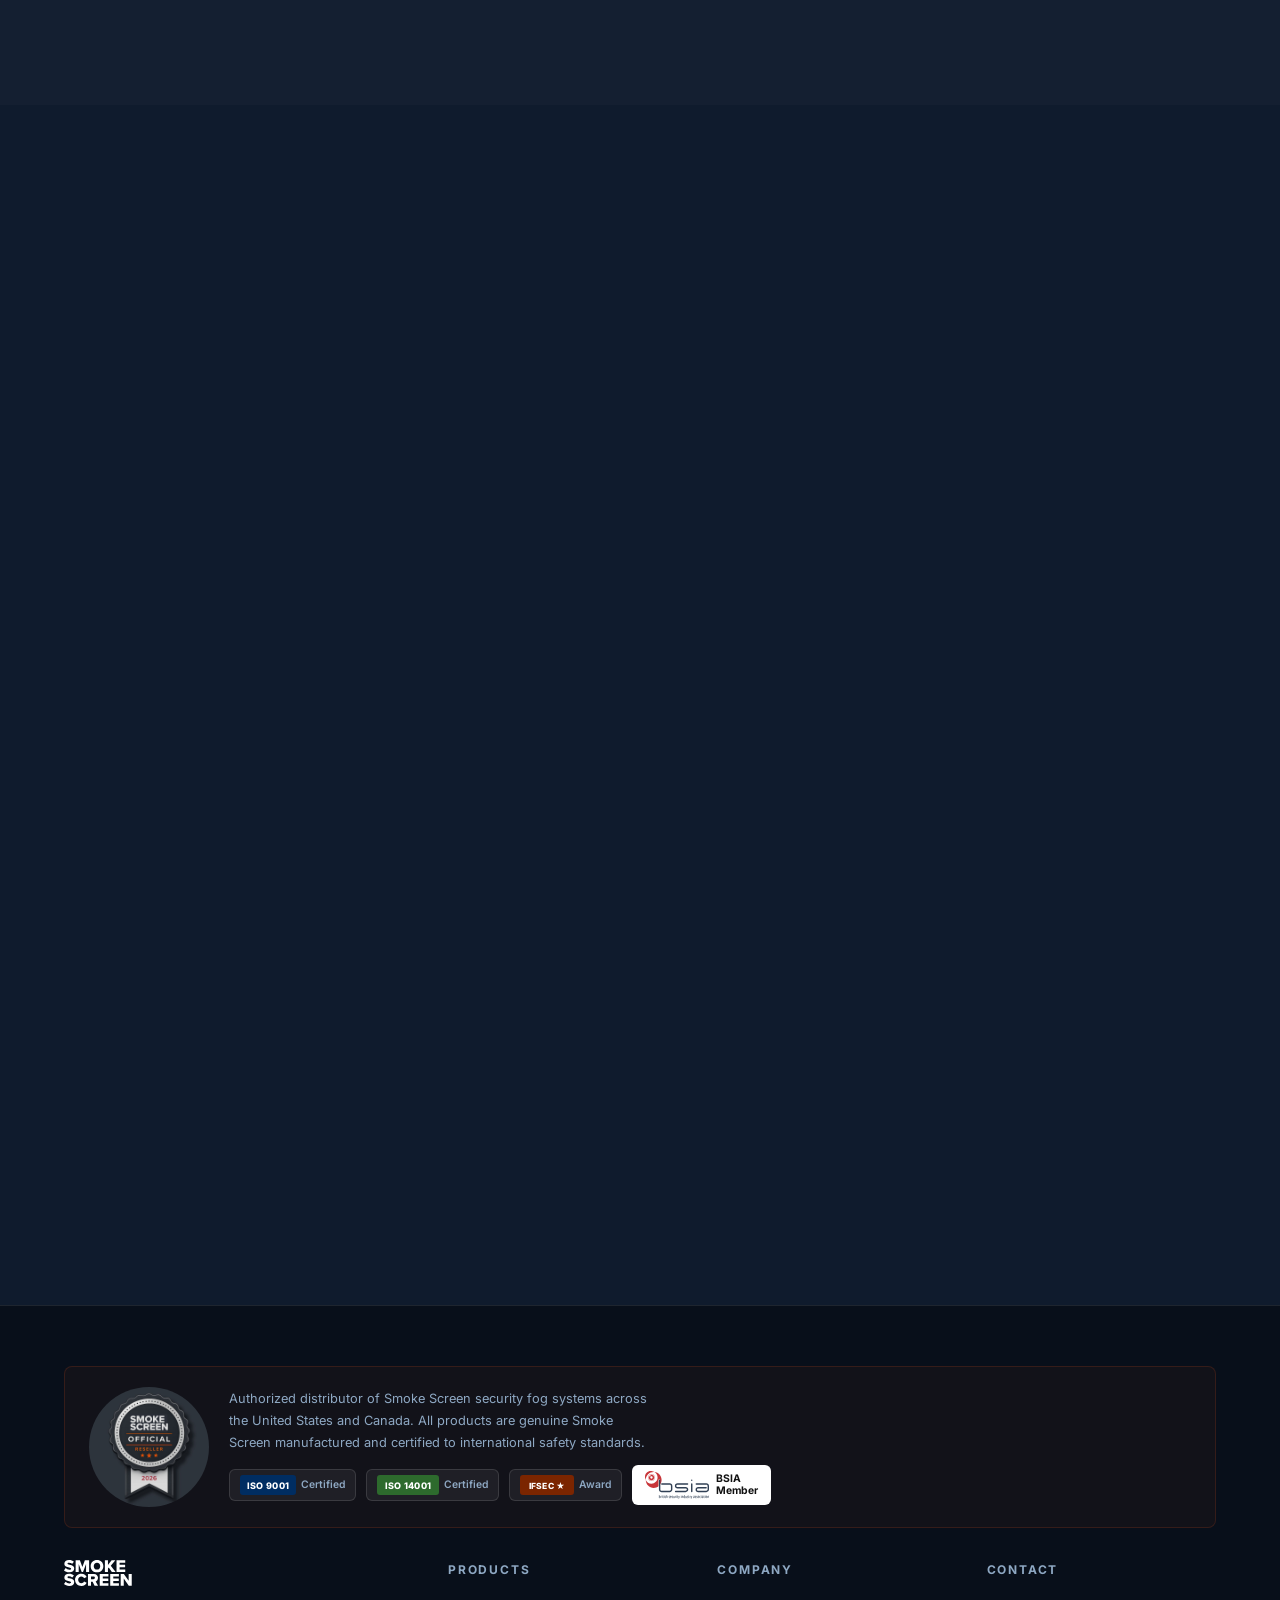
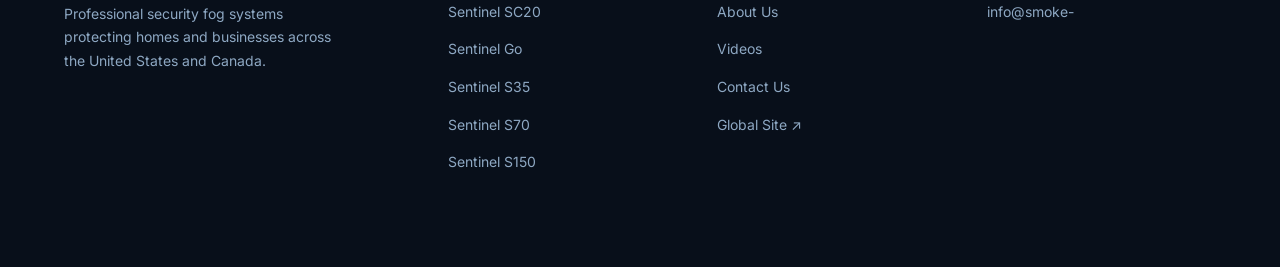
==== commit c88a58e1: "Update about.html via push tool" ====
--- a/about.html
+++ b/about.html
@@ -404,13 +404,18 @@
       <img src="images/reseller-badge-dark.jpeg" width="120" height="120" alt="Smoke Screen Official Authorized Reseller USA & Canada 2026" style="border-radius:50%;display:block;" />
       <div>
         <p style="margin-bottom:12px;">Authorized distributor of Smoke Screen security fog systems across the United States and Canada. All products are genuine Smoke Screen manufactured and certified to international safety standards.</p>
-        <div style="display:flex;gap:16px;align-items:center;flex-wrap:wrap;margin-top:8px;">
-          <div style="display:flex;align-items:center;gap:6px;background:rgba(255,255,255,0.06);border:1px solid rgba(255,255,255,0.12);border-radius:6px;padding:6px 12px;">
-            <svg viewBox="0 0 40 18" width="40" height="18" xmlns="http://www.w3.org/2000/svg" aria-label="ISO Certified">
-              <rect width="40" height="18" rx="3" fill="#005C97"/>
-              <text x="20" y="13" text-anchor="middle" fill="#fff" font-size="9" font-weight="700" font-family="Inter,sans-serif" letter-spacing="0.5">ISO</text>
-            </svg>
-            <span style="font-size:0.7rem;color:var(--muted);font-weight:600;">Certified</span>
+        <div style="display:flex;gap:10px;align-items:center;flex-wrap:wrap;margin-top:12px;">
+          <div style="display:flex;align-items:center;gap:5px;background:rgba(255,255,255,0.06);border:1px solid rgba(255,255,255,0.12);border-radius:6px;padding:5px 10px;" title="ISO 9001 Quality Management">
+            <svg viewBox="0 0 56 20" width="56" height="20" xmlns="http://www.w3.org/2000/svg"><rect width="56" height="20" rx="3" fill="#002D62"/><text x="28" y="14" text-anchor="middle" fill="#fff" font-size="9" font-weight="800" font-family="Inter,sans-serif" letter-spacing="0.3">ISO 9001</text></svg>
+            <span style="font-size:0.65rem;color:var(--muted);font-weight:600;white-space:nowrap;">Certified</span>
+          </div>
+          <div style="display:flex;align-items:center;gap:5px;background:rgba(255,255,255,0.06);border:1px solid rgba(255,255,255,0.12);border-radius:6px;padding:5px 10px;" title="ISO 14001 Environmental Management">
+            <svg viewBox="0 0 62 20" width="62" height="20" xmlns="http://www.w3.org/2000/svg"><rect width="62" height="20" rx="3" fill="#2D6A2D"/><text x="31" y="14" text-anchor="middle" fill="#fff" font-size="9" font-weight="800" font-family="Inter,sans-serif" letter-spacing="0.3">ISO 14001</text></svg>
+            <span style="font-size:0.65rem;color:var(--muted);font-weight:600;white-space:nowrap;">Certified</span>
+          </div>
+          <div style="display:flex;align-items:center;gap:5px;background:rgba(255,255,255,0.06);border:1px solid rgba(255,255,255,0.12);border-radius:6px;padding:5px 10px;" title="IFSEC International Award Winners">
+            <svg viewBox="0 0 54 20" width="54" height="20" xmlns="http://www.w3.org/2000/svg"><rect width="54" height="20" rx="3" fill="#7B2500"/><text x="27" y="14" text-anchor="middle" fill="#fff" font-size="8.5" font-weight="800" font-family="Inter,sans-serif" letter-spacing="0.2">IFSEC ★</text></svg>
+            <span style="font-size:0.65rem;color:var(--muted);font-weight:600;white-space:nowrap;">Award</span>
           </div>
           <div style="display:flex;align-items:center;gap:7px;background:#fff;border:1px solid rgba(255,255,255,0.2);border-radius:6px;padding:5px 12px;" title="British Security Industry Association Member">
             <img src="images/bsia-logo.svg" alt="BSIA Member" style="height:28px;width:auto;display:block;" />
@@ -452,21 +457,4 @@
       <div class="footer-col">
         <h5>Contact</h5>
         <ul>
-          <li><a href="mailto:info@smoke-screen.com">info@smoke-screen.com</a></li>
-          <li><a href="mailto:sophie@smoke-screen.co.uk">sophie@smoke-screen.co.uk</a></li>
-        </ul>
-      </div>
-    </div>
-    <div class="footer-bottom">
-      <p>&copy; 2026 Smoke Screen USA &amp; Canada. Authorized reseller of Smoke Screen security products.</p>
-      <div style="display:flex;gap:12px;align-items:center;font-size:0.75rem;color:var(--muted);">
-        <span>🇺🇸 United States</span><span>|</span><span>🇨🇦 Canada</span>
-      </div>
-    </div>
-  </div>
-</footer>
-
-<script src="js/main.js"></script>
-</body>
-</html>
-                                                                                                                                                                                                                                                                                                                                                                                                                                                                                                                                                                                                                                                                                                                                                          +          <li><a href="mailto:info@smoke-screen.com">info@smoke-
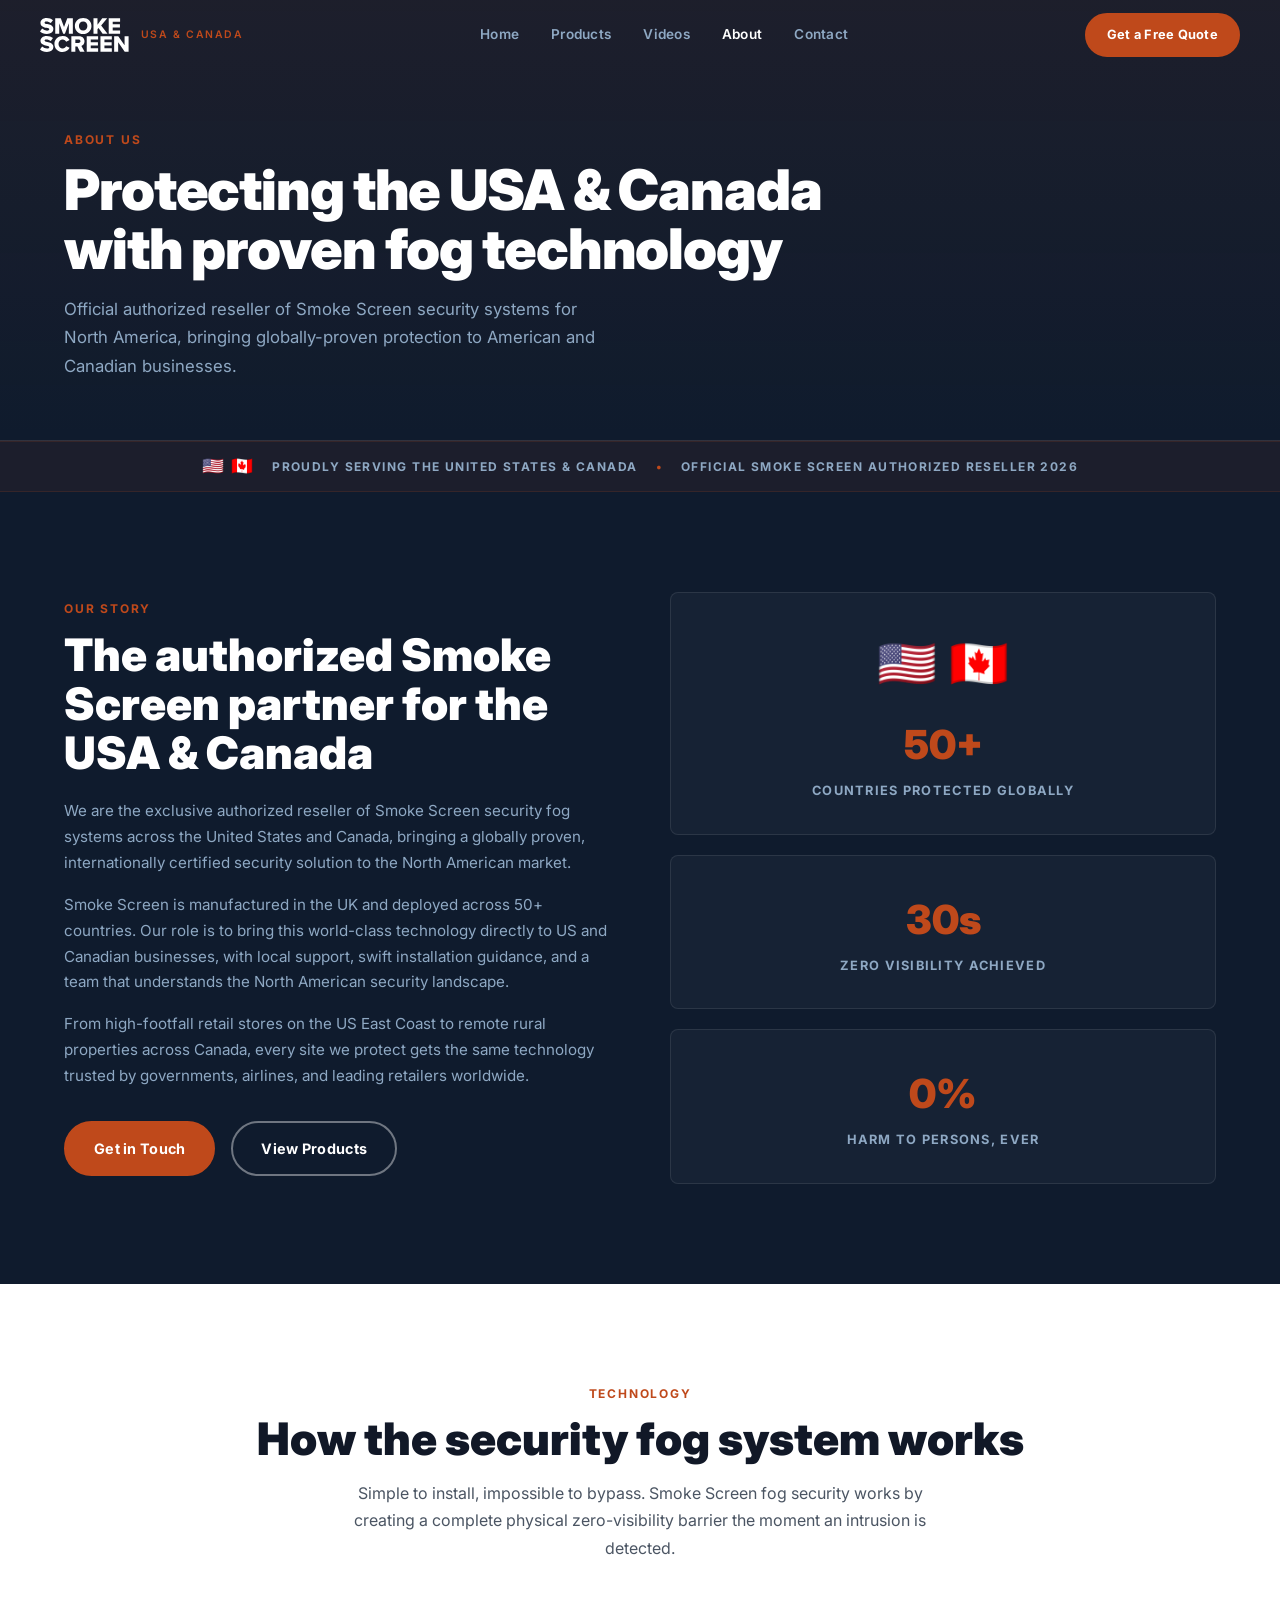
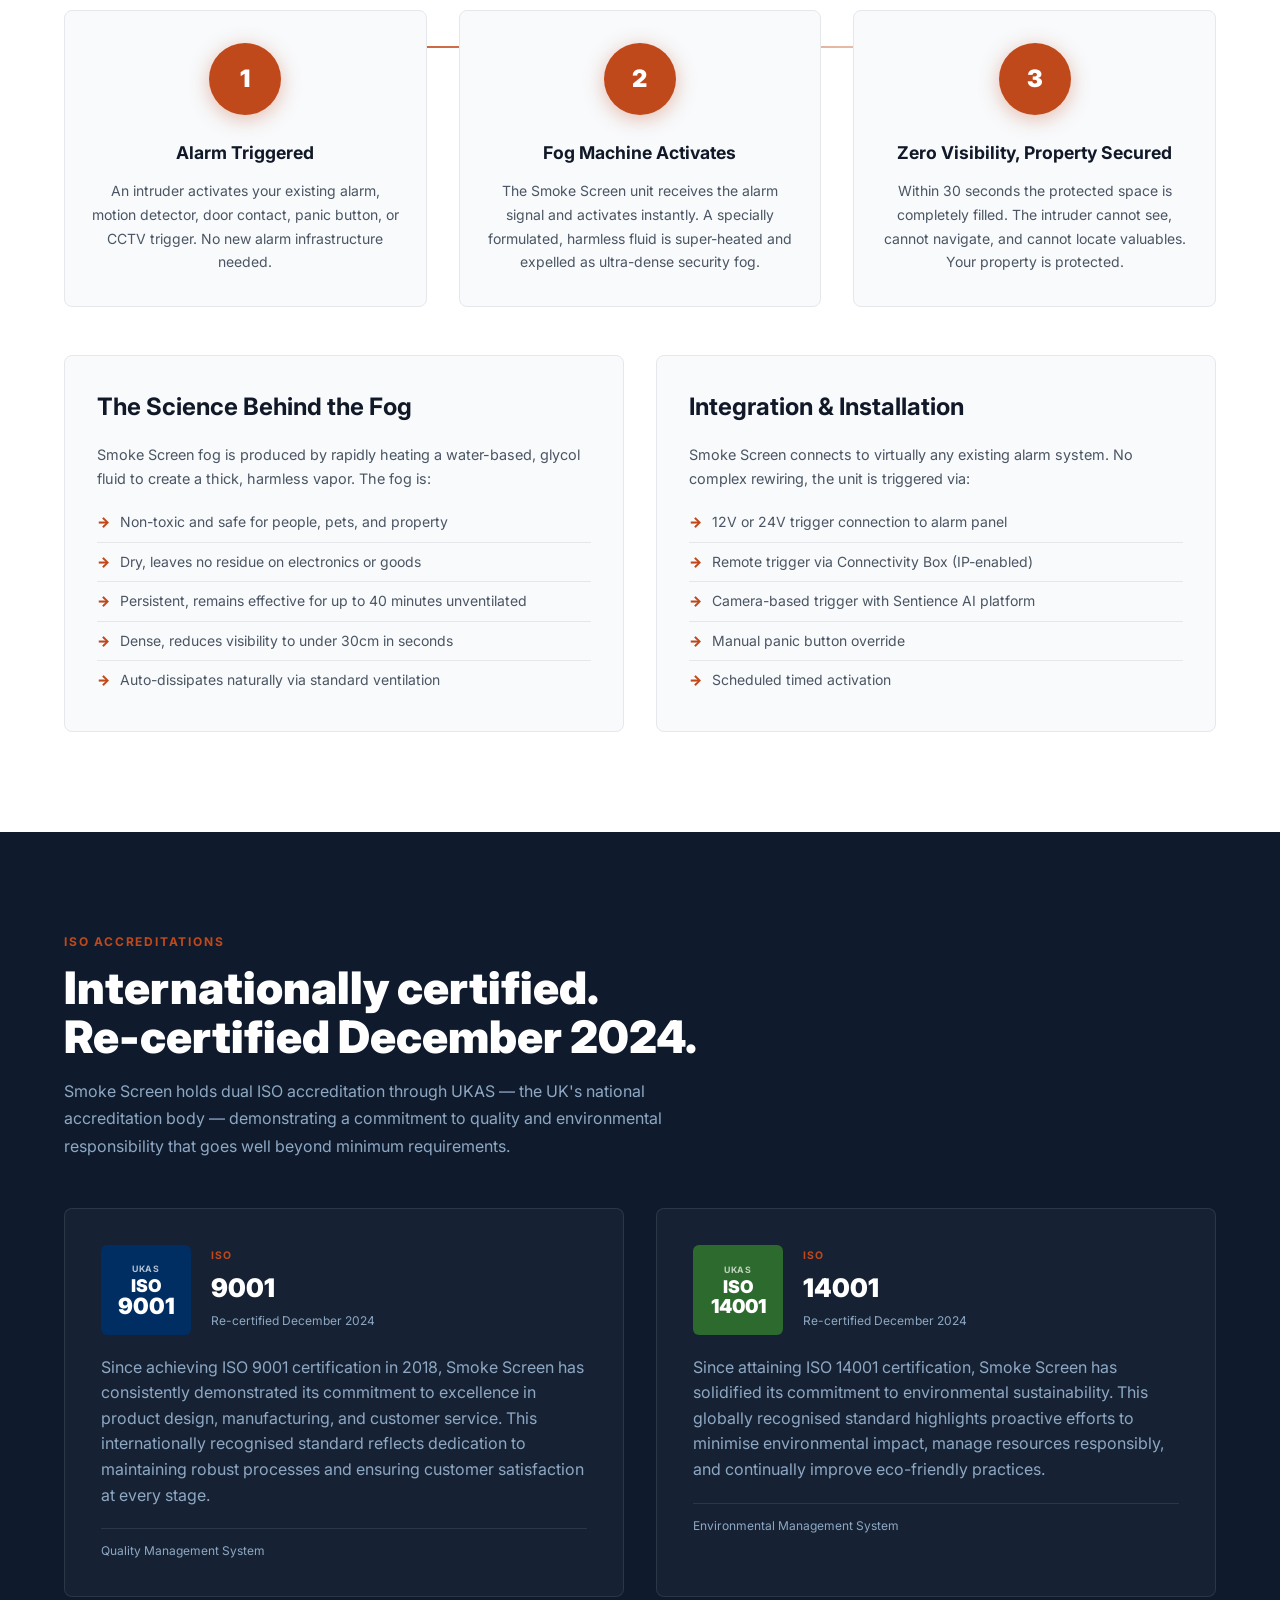
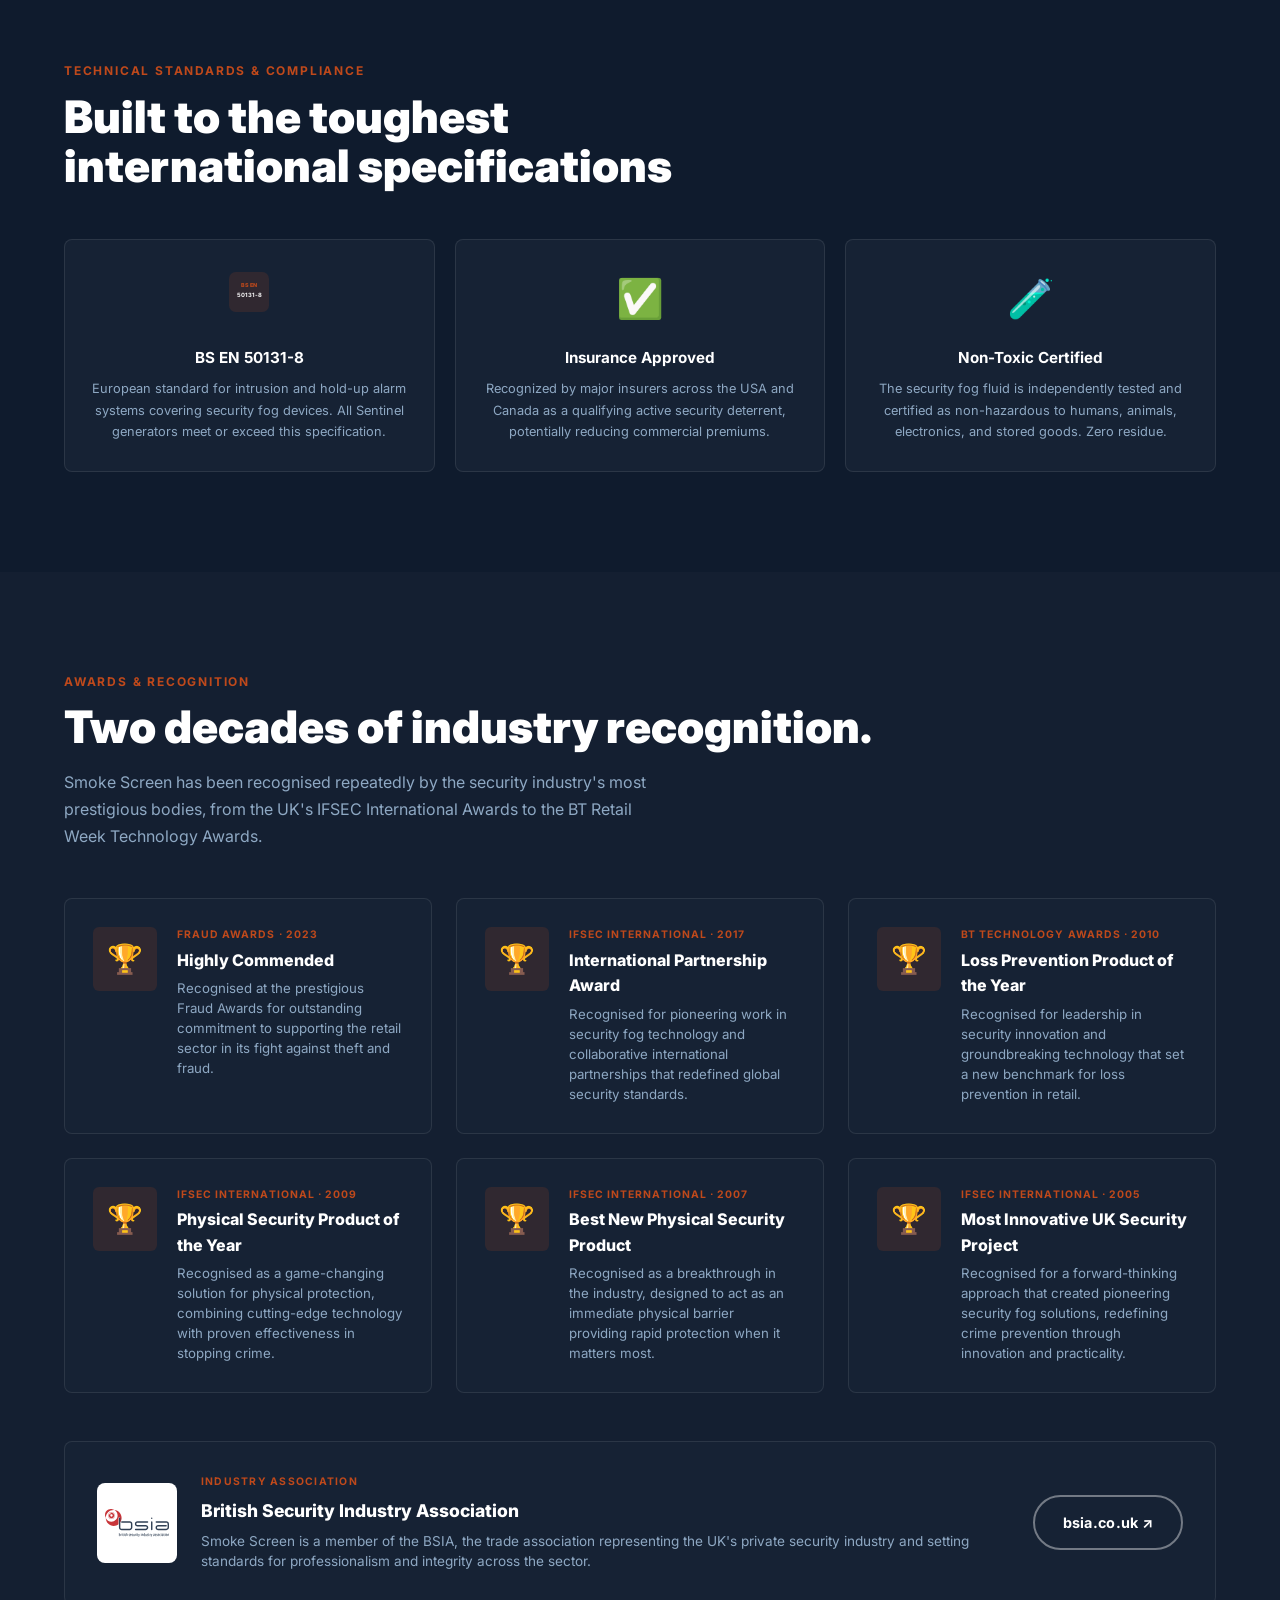
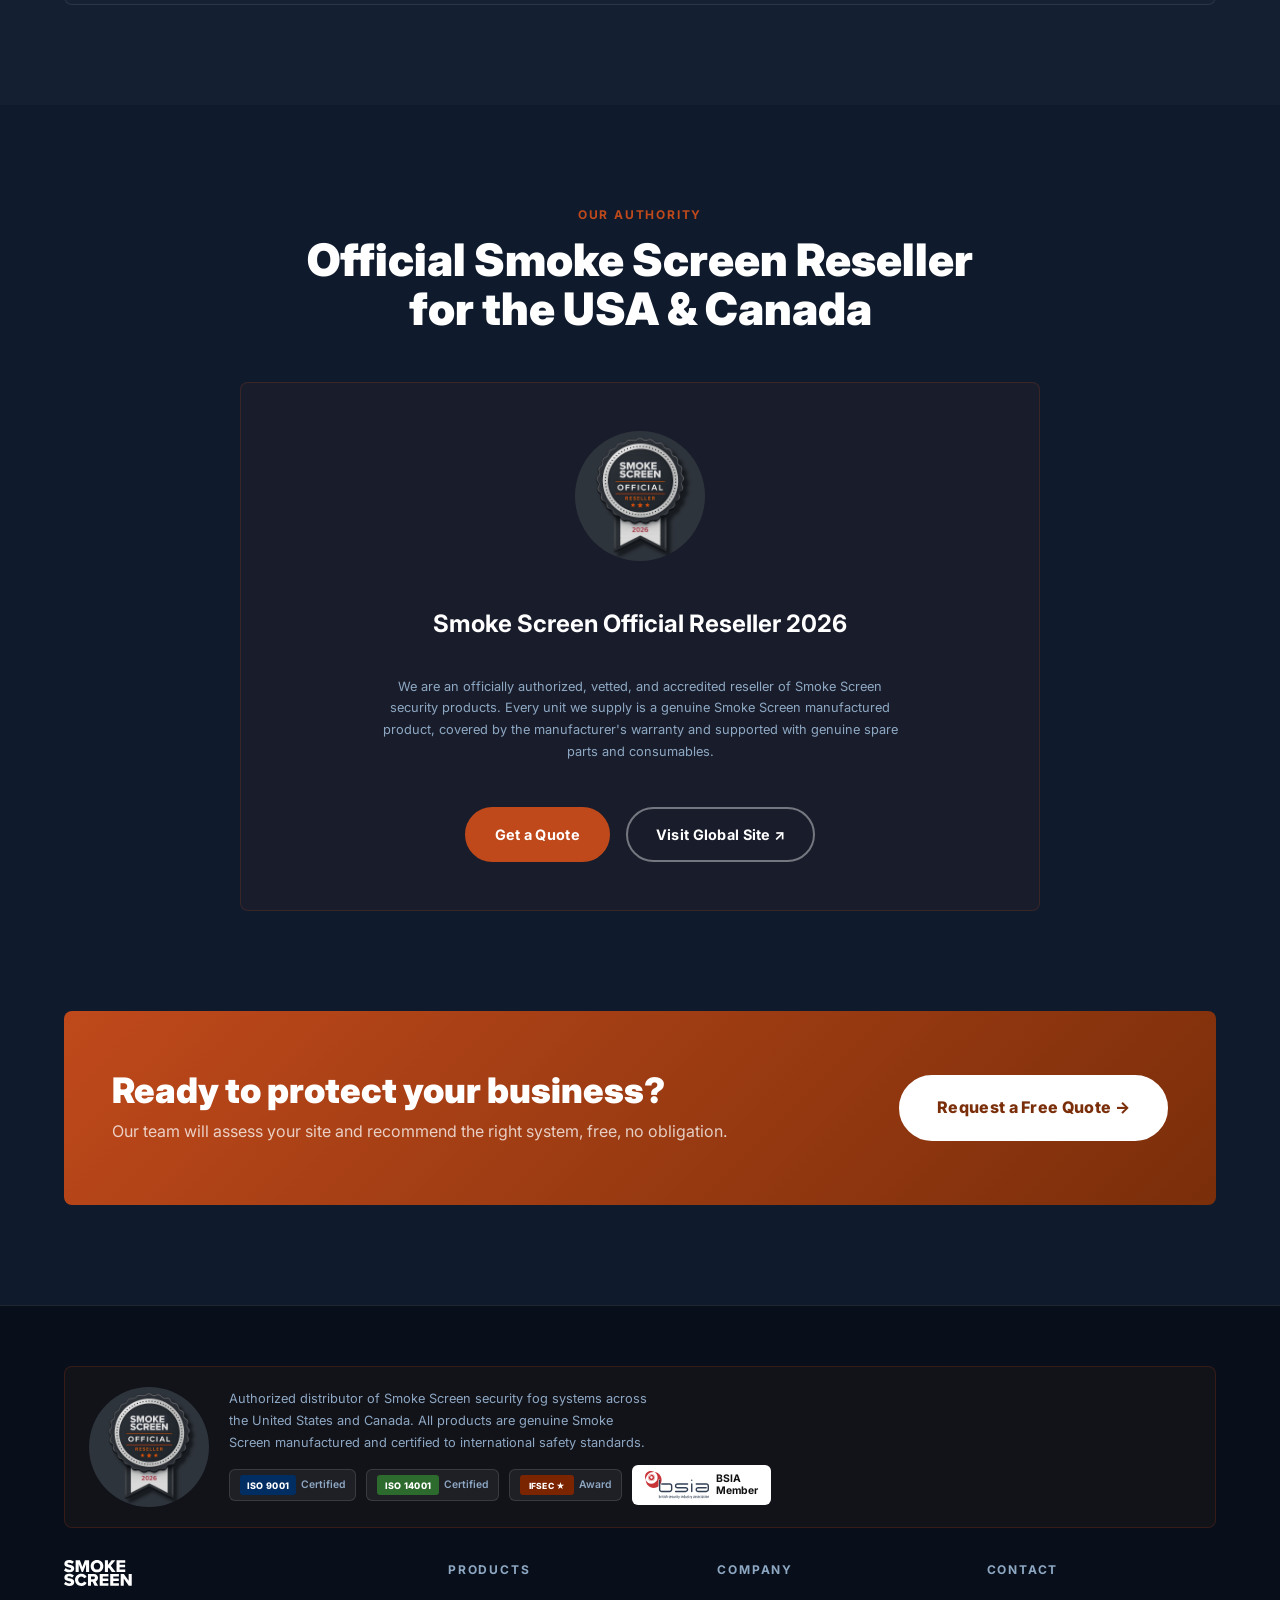
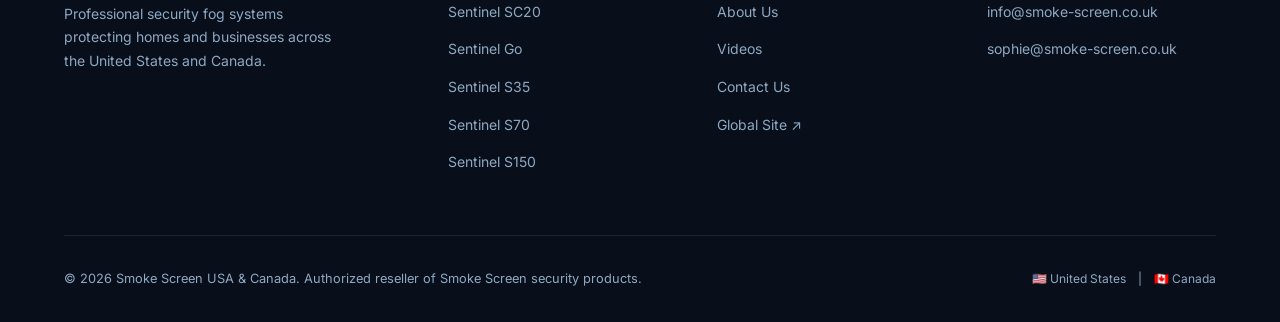
==== commit 56f306ee: "Update about.html via push tool" ====
--- a/about.html
+++ b/about.html
@@ -457,4 +457,21 @@
       <div class="footer-col">
         <h5>Contact</h5>
         <ul>
-          <li><a href="mailto:info@smoke-screen.com">info@smoke-+          <li><a href="mailto:info@smoke-screen.co.uk">info@smoke-screen.co.uk</a></li>
+          <li><a href="mailto:sophie@smoke-screen.co.uk">sophie@smoke-screen.co.uk</a></li>
+        </ul>
+      </div>
+    </div>
+    <div class="footer-bottom">
+      <p>&copy; 2026 Smoke Screen USA &amp; Canada. Authorized reseller of Smoke Screen security products.</p>
+      <div style="display:flex;gap:12px;align-items:center;font-size:0.75rem;color:var(--muted);">
+        <span>🇺🇸 United States</span><span>|</span><span>🇨🇦 Canada</span>
+      </div>
+    </div>
+  </div>
+</footer>
+
+<script src="js/main.js"></script>
+</body>
+</html>
+                                                                                                                                                                                                                                                                                                                                                                                                                                                                                                                                                                                                                                                                                                                                                          
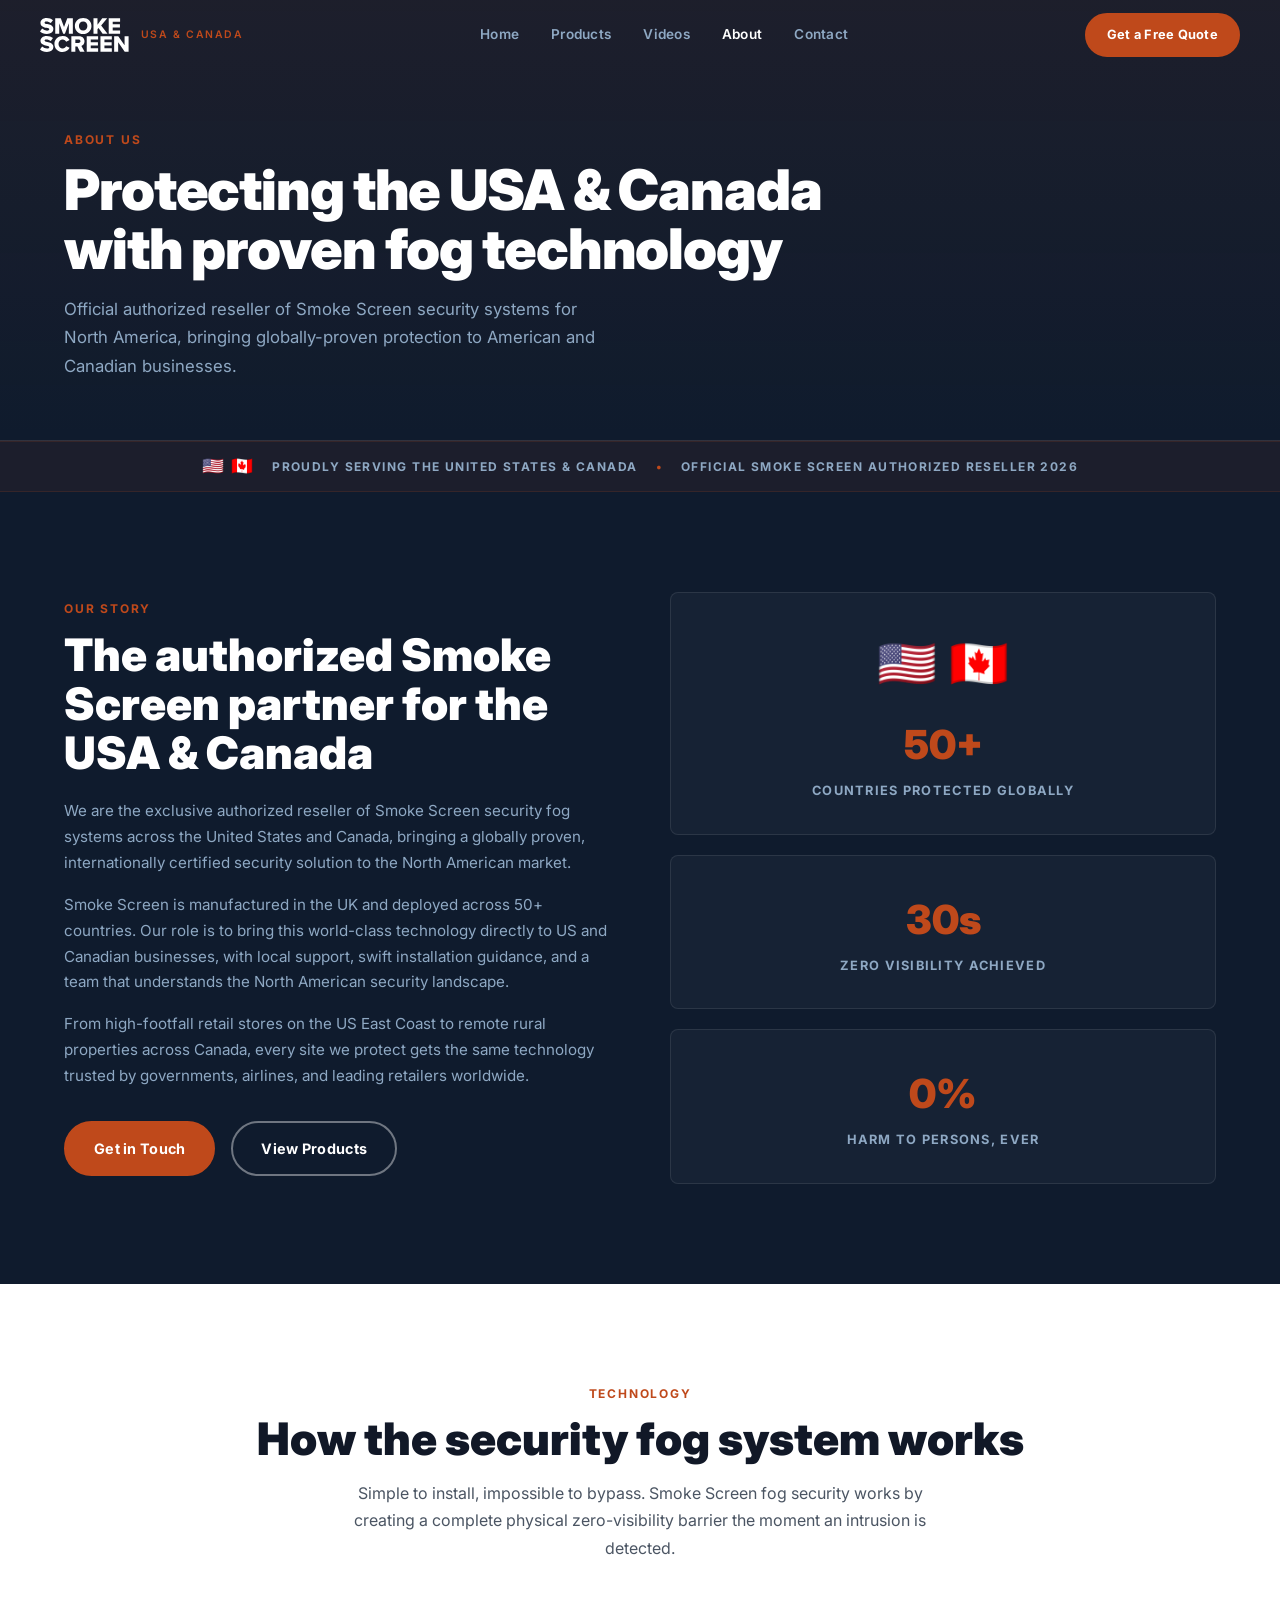
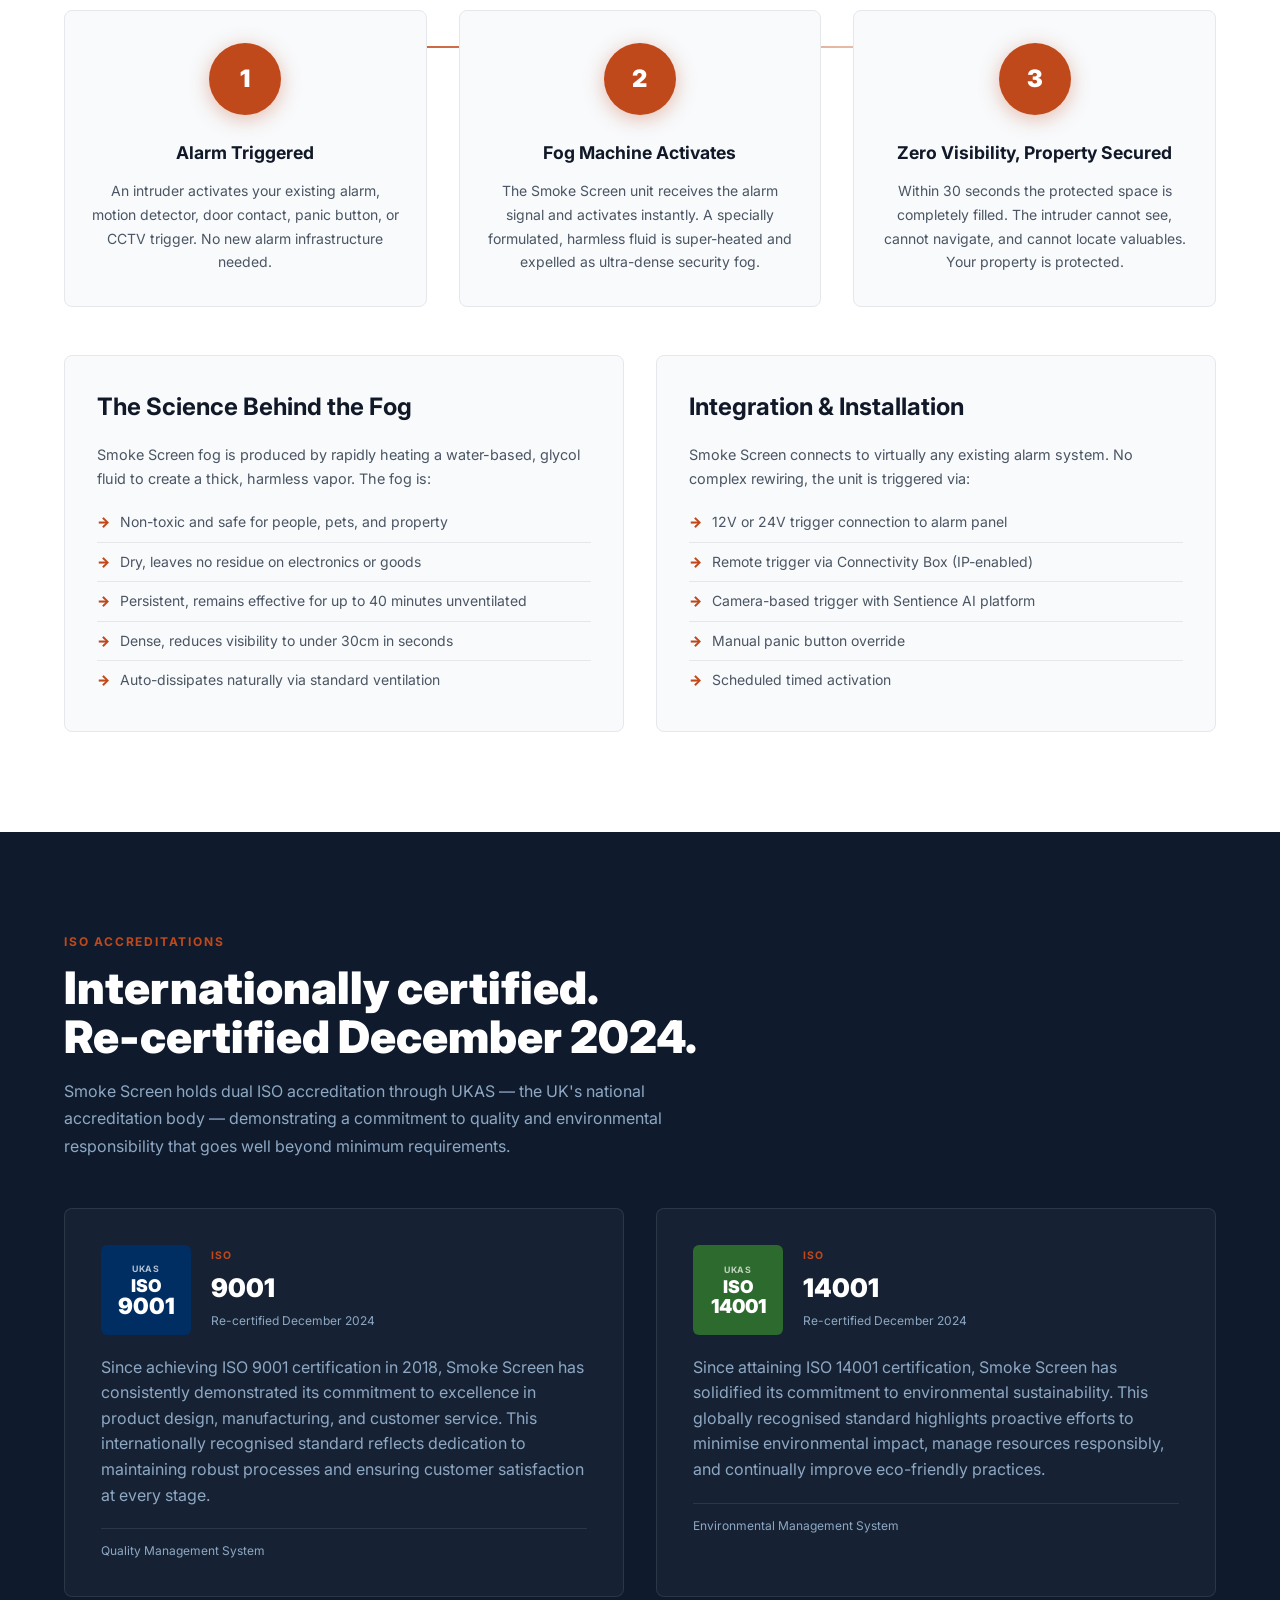
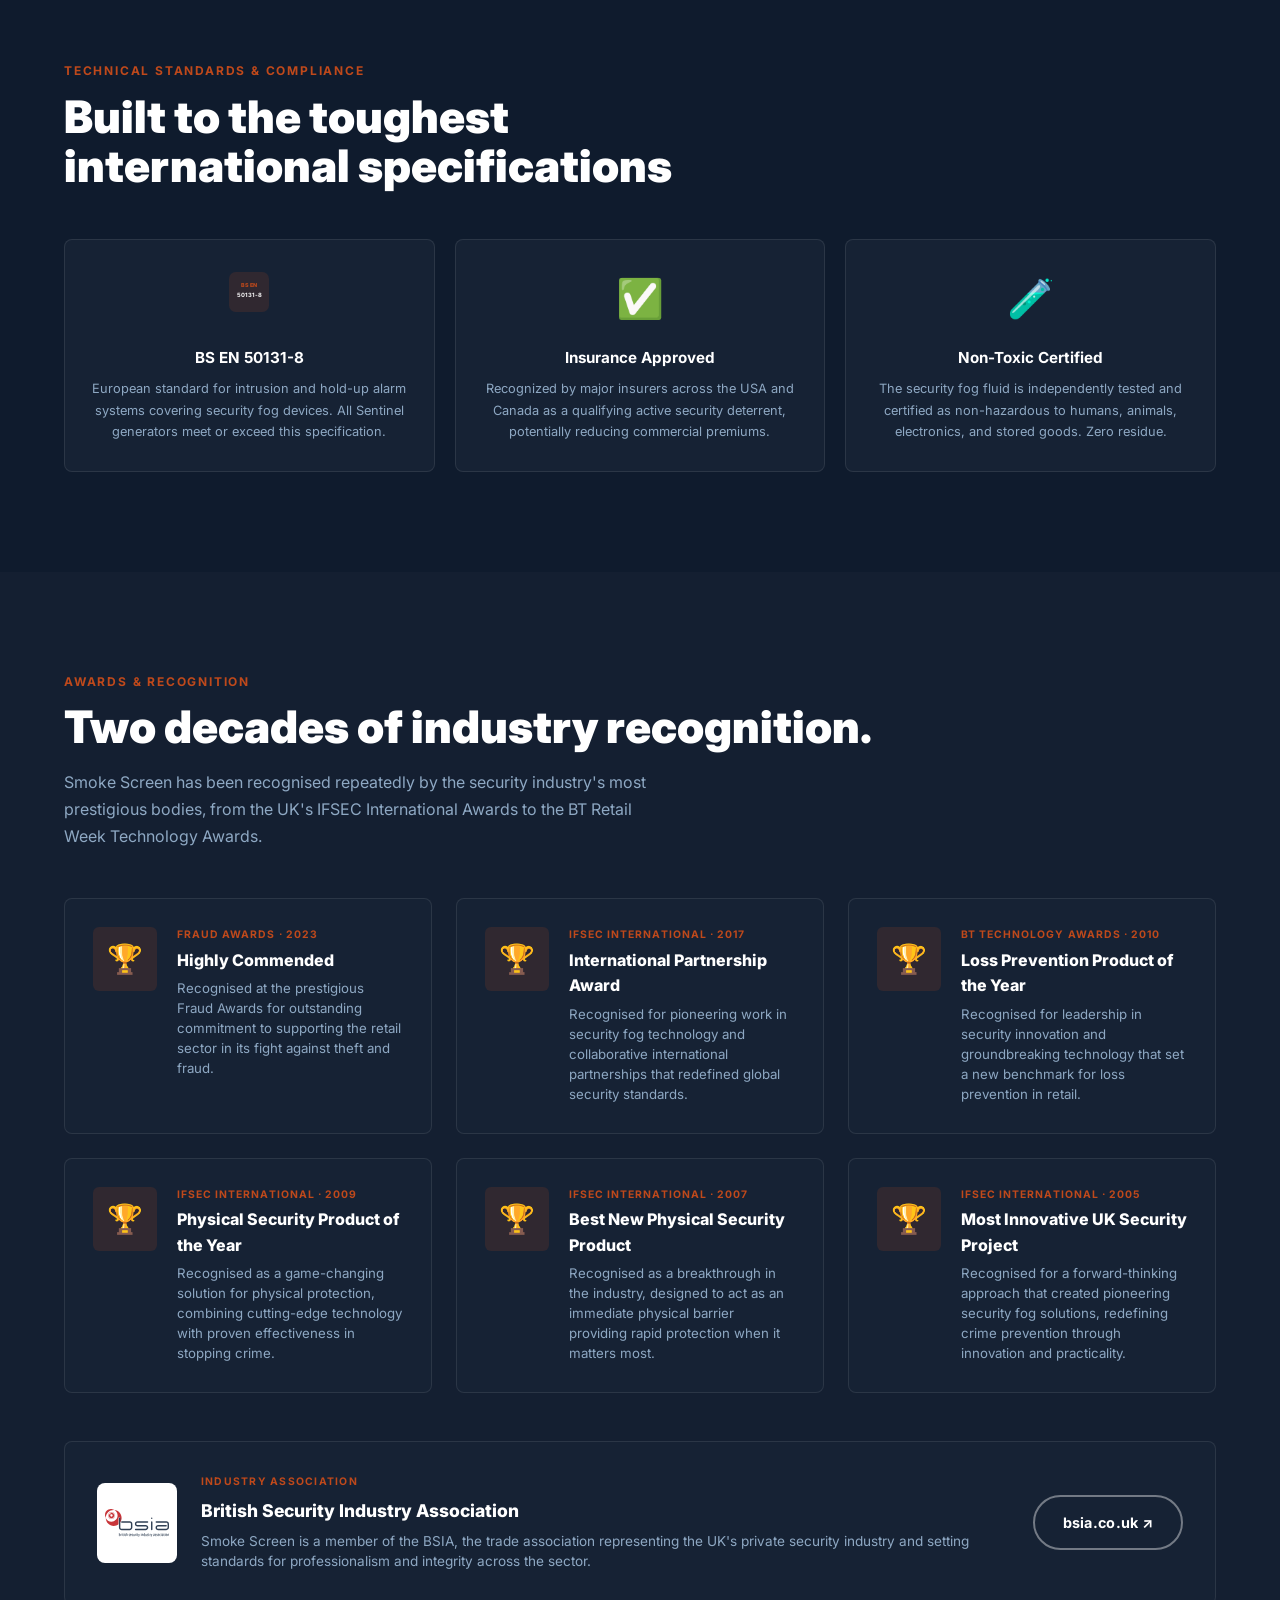
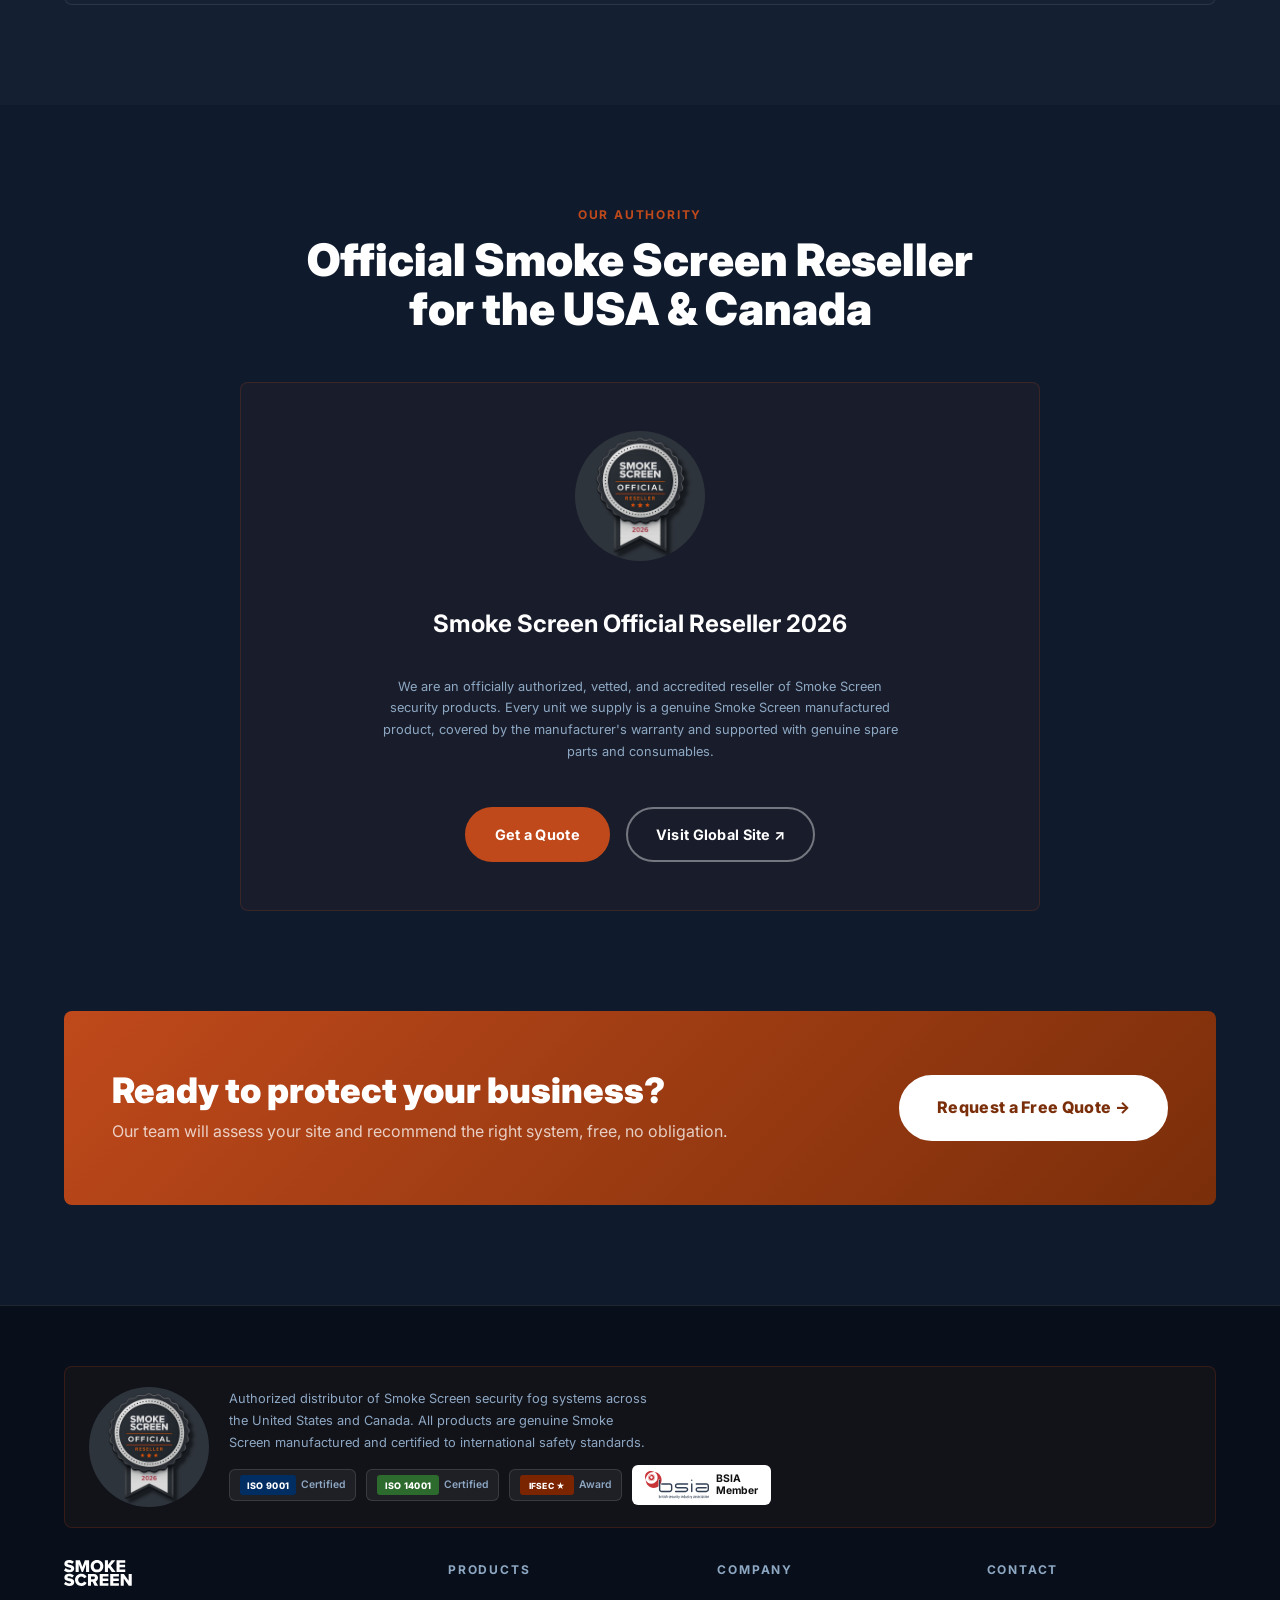
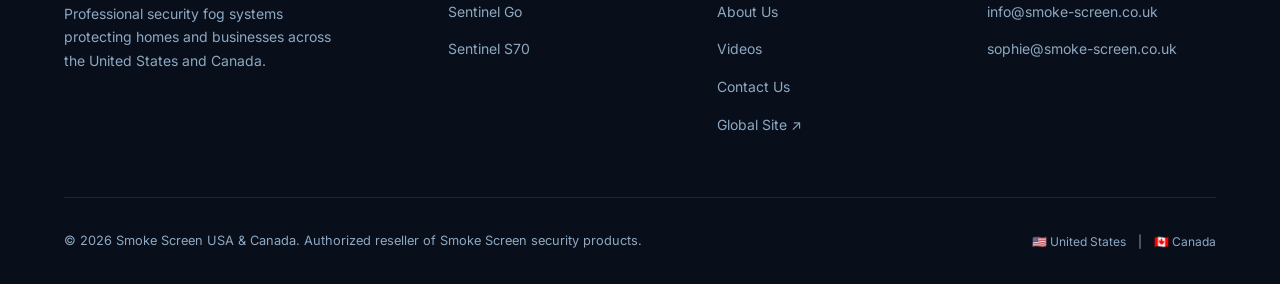
==== commit 31d37e48: "Update about.html via push tool" ====
--- a/about.html
+++ b/about.html
@@ -437,11 +437,8 @@
       <div class="footer-col">
         <h5>Products</h5>
         <ul>
-          <li><a href="products.html#sentinel-sc20">Sentinel SC20</a></li>
           <li><a href="products.html#sentinel-go">Sentinel Go</a></li>
-          <li><a href="products.html#sentinel-s35">Sentinel S35</a></li>
           <li><a href="products.html#sentinel-s70">Sentinel S70</a></li>
-          <li><a href="products.html#sentinel-s150">Sentinel S150</a></li>
         </ul>
       </div>
       <div class="footer-col">
